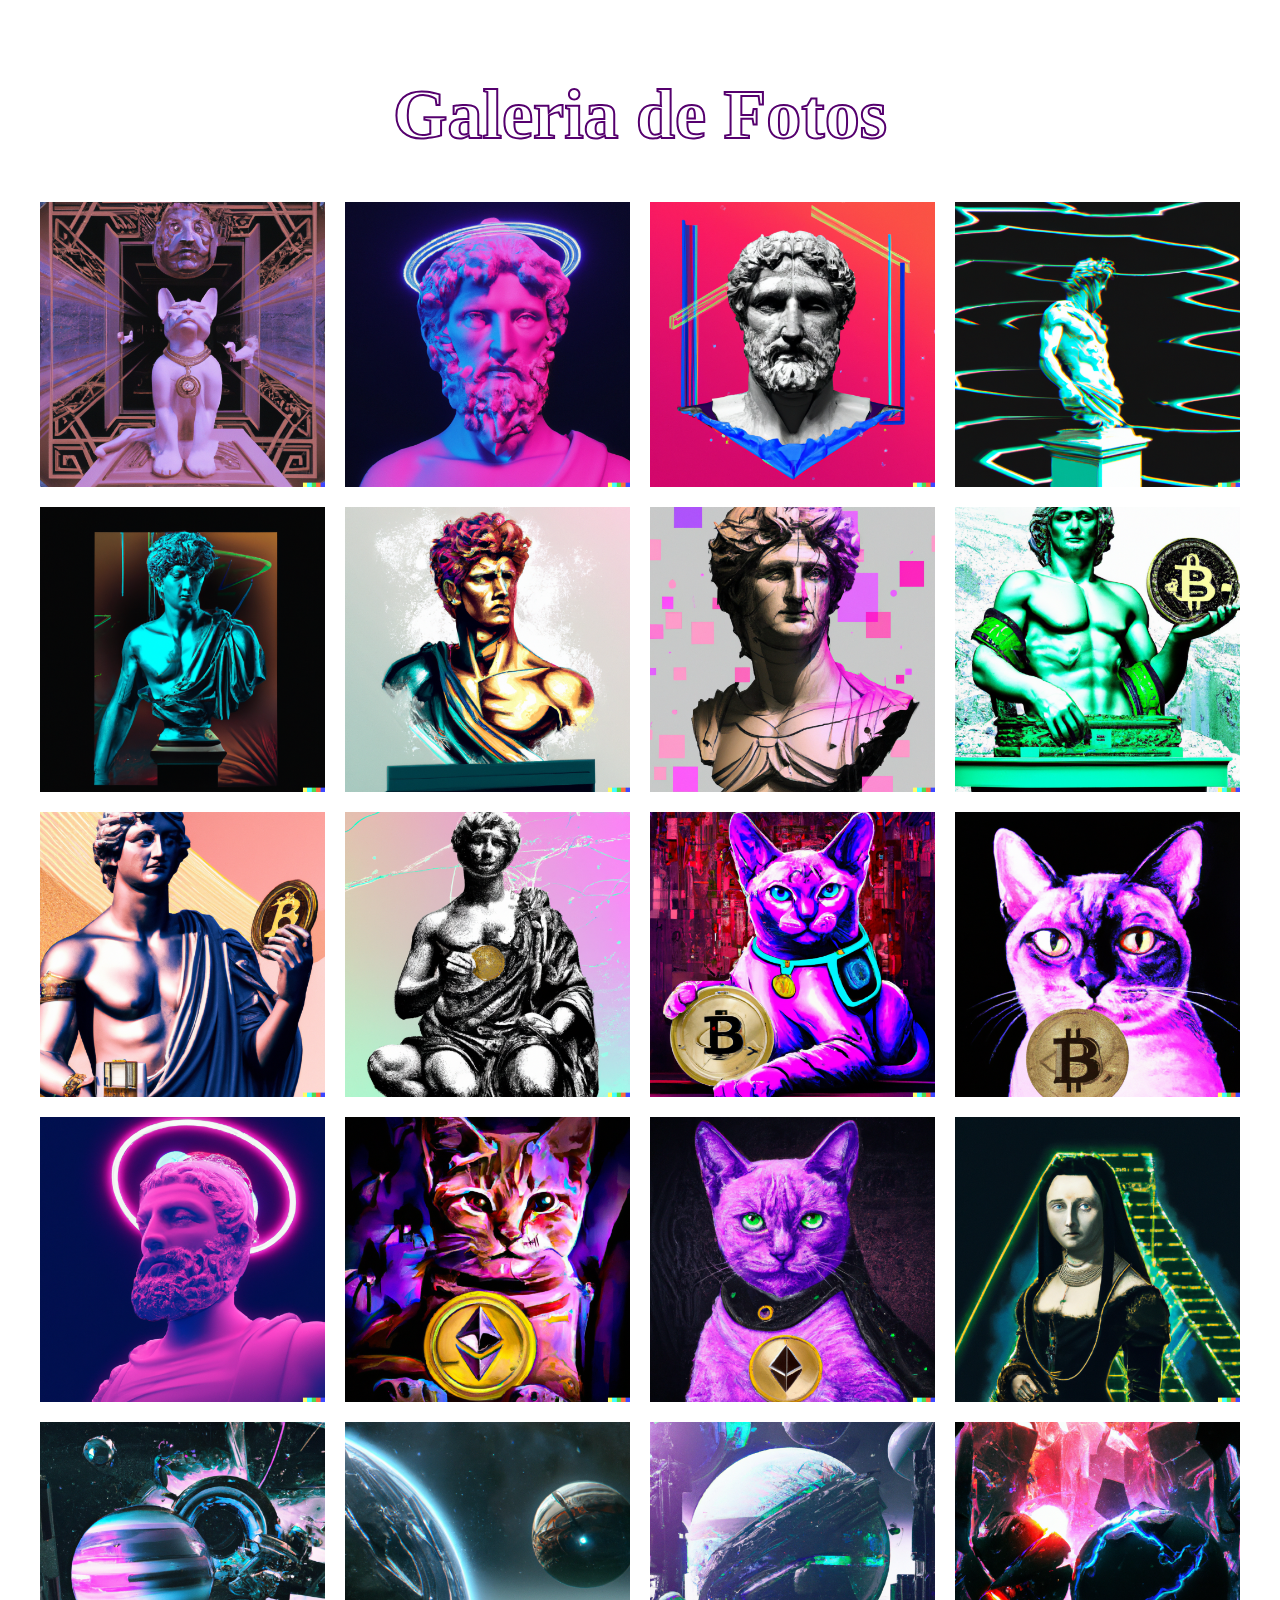
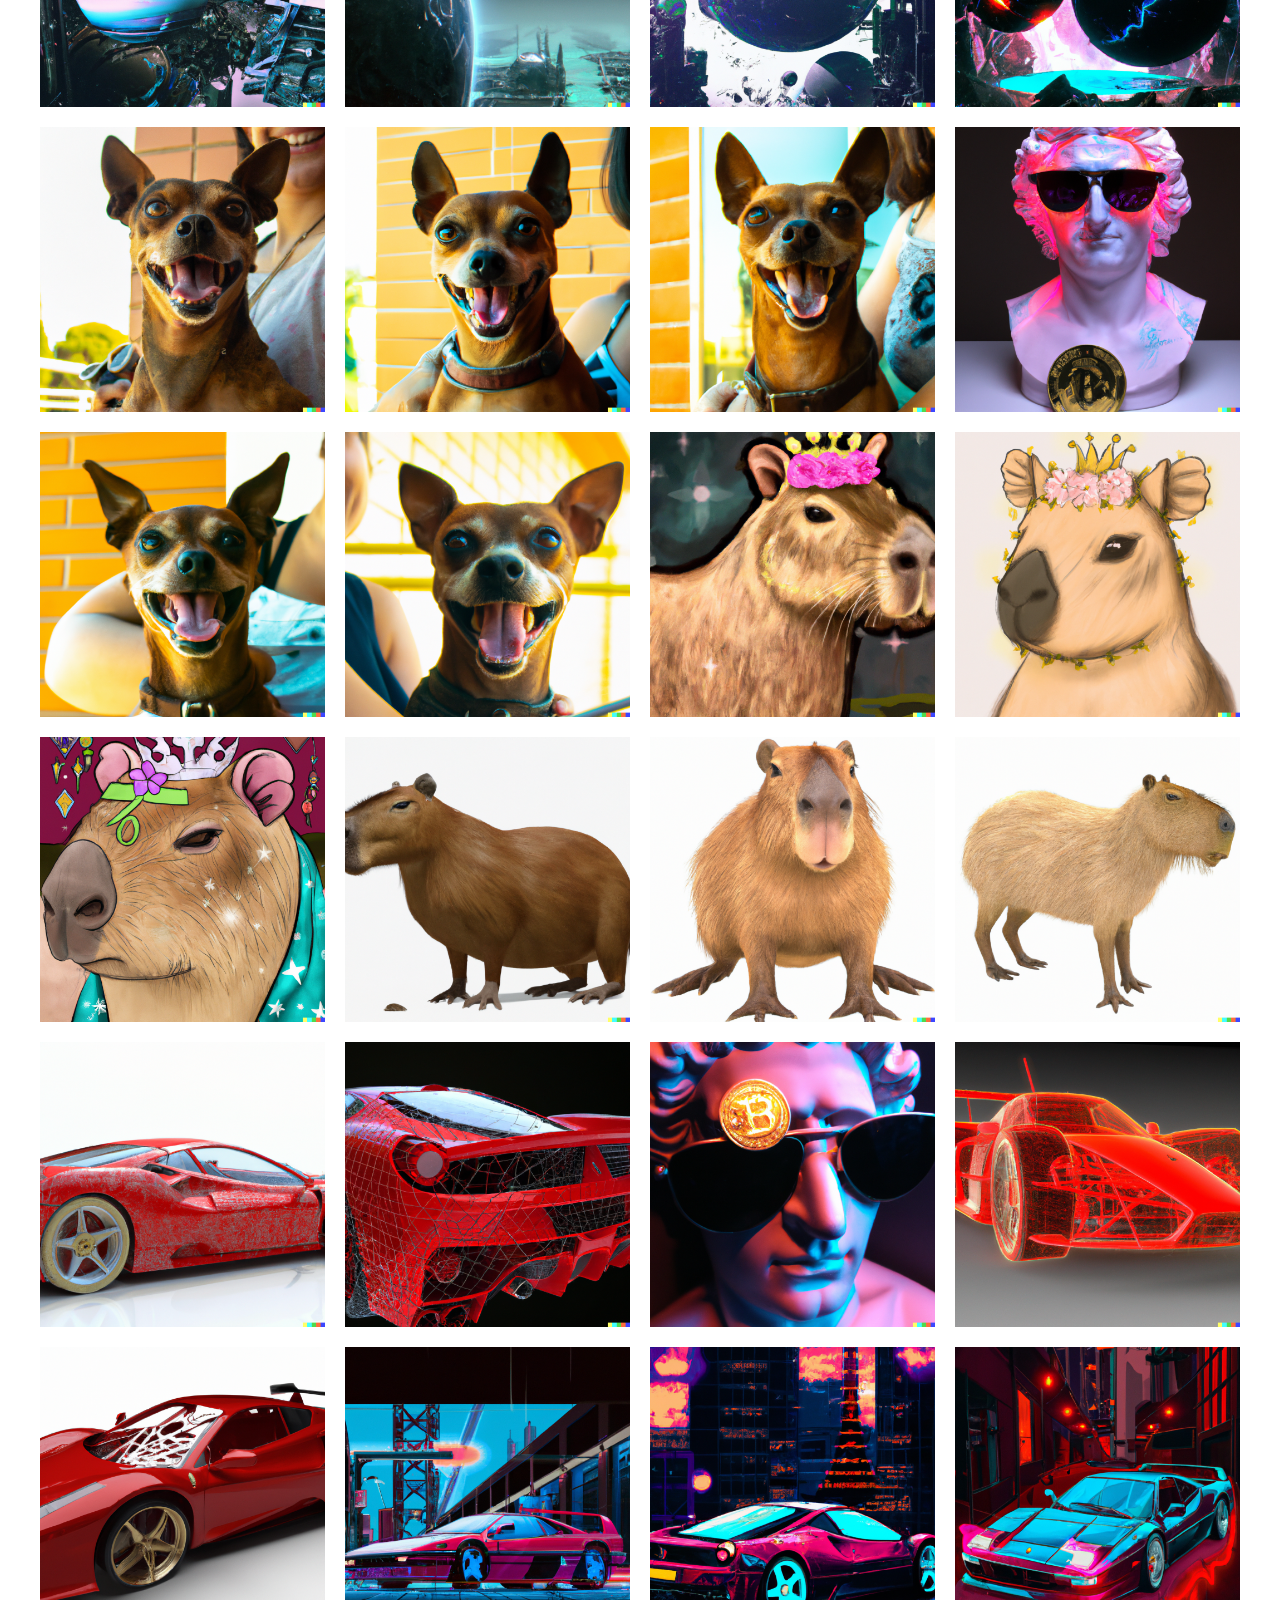
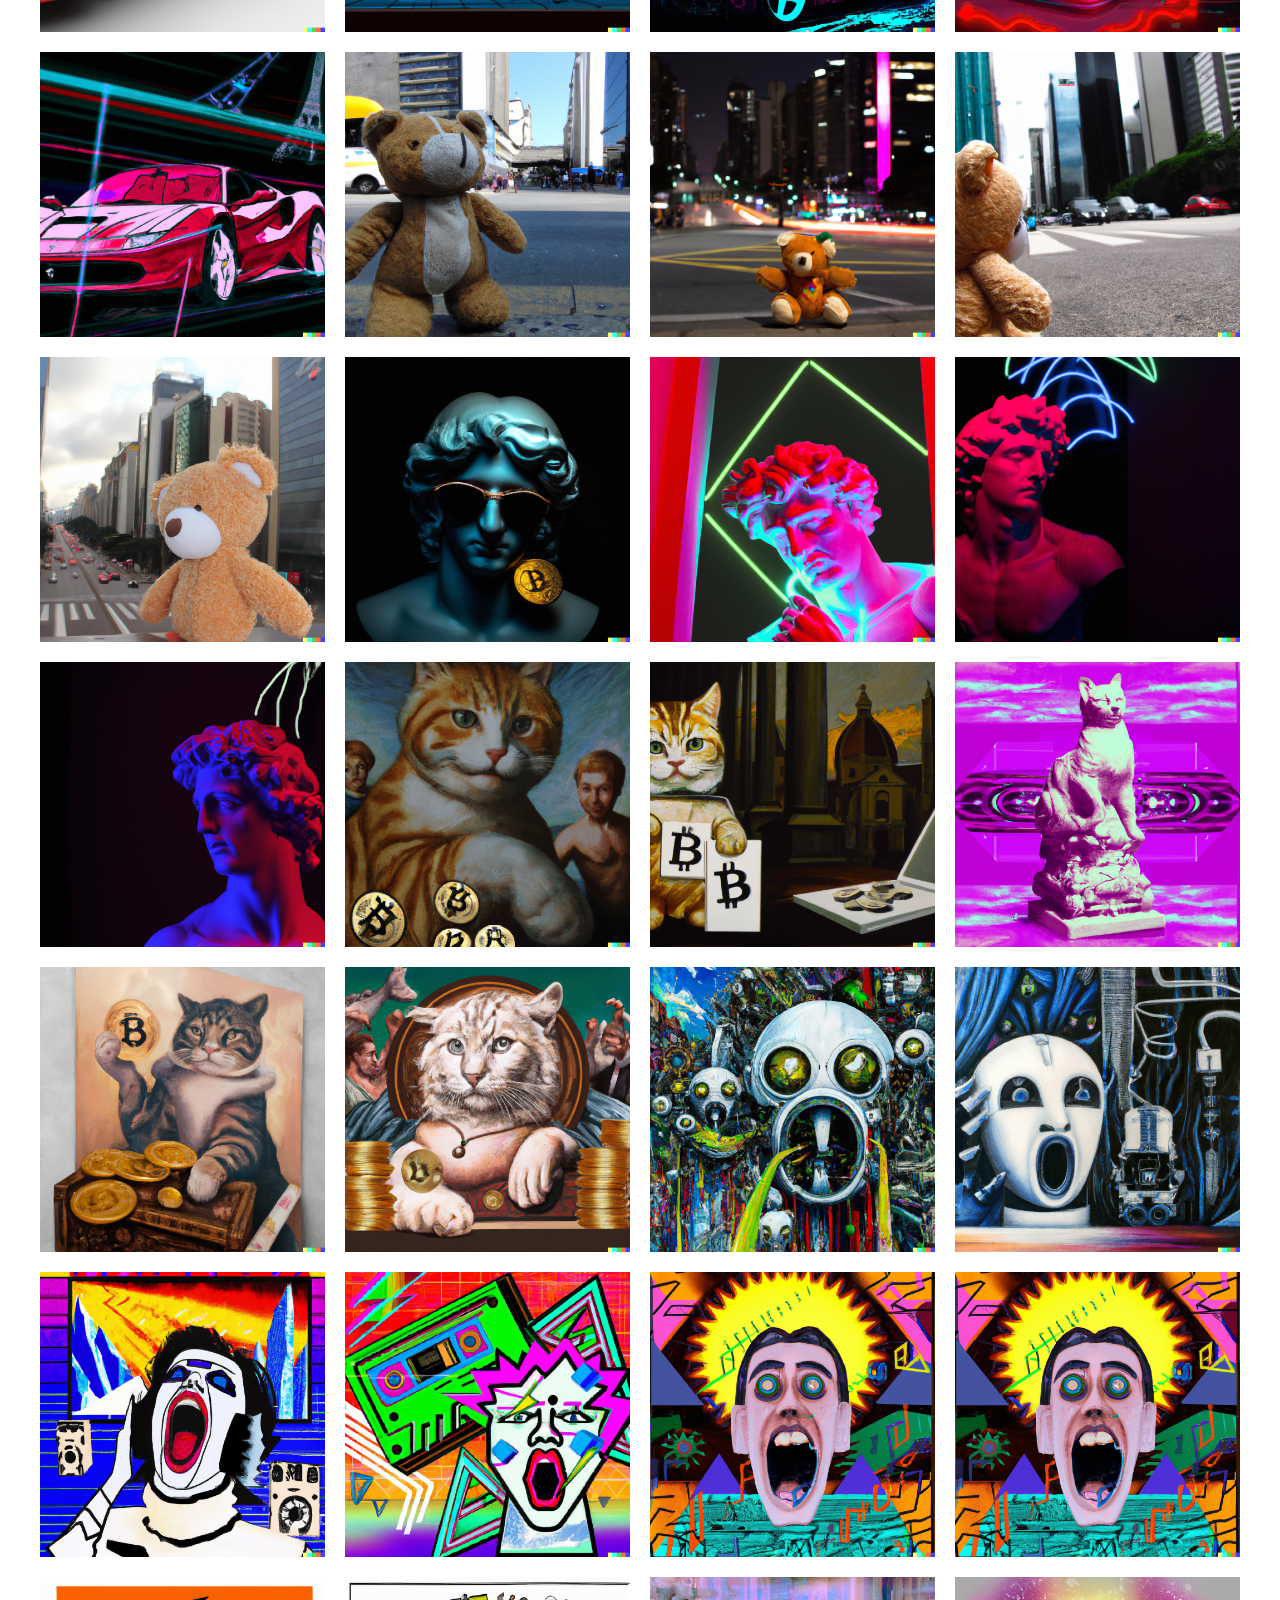
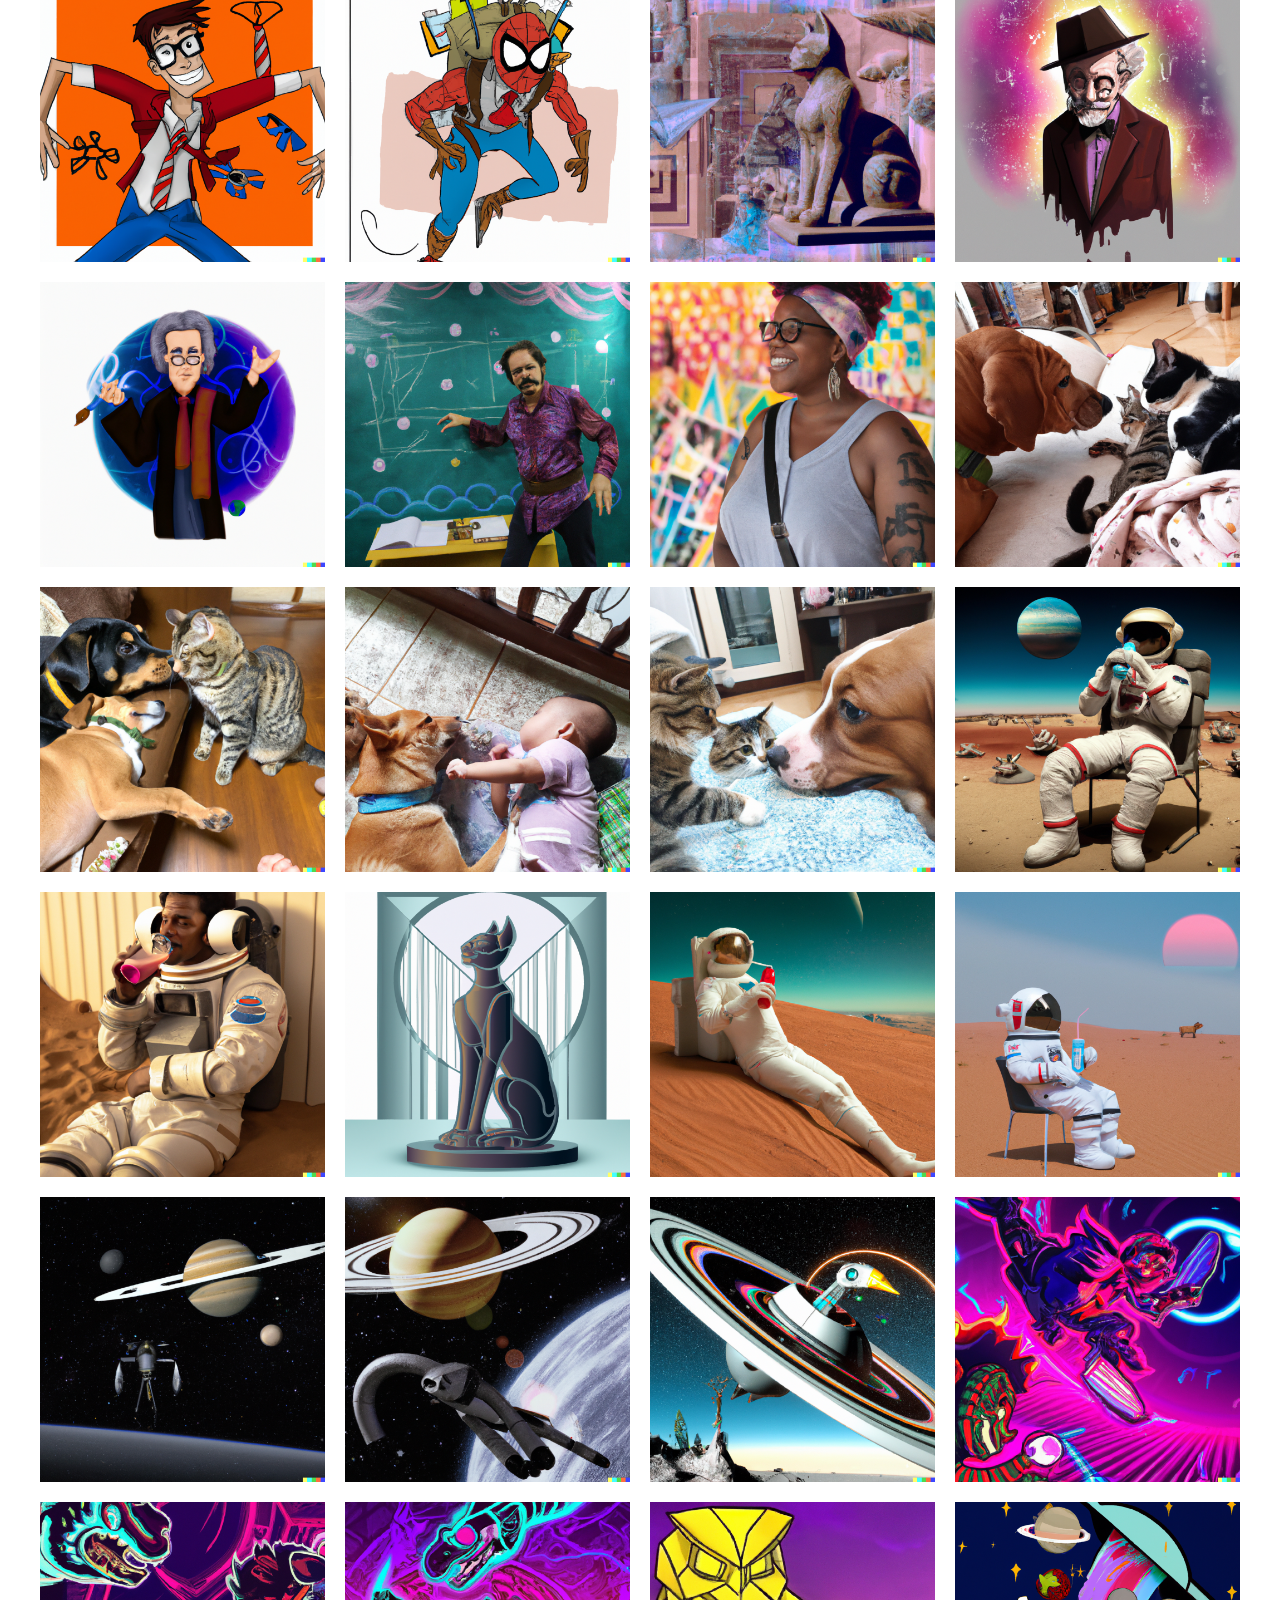
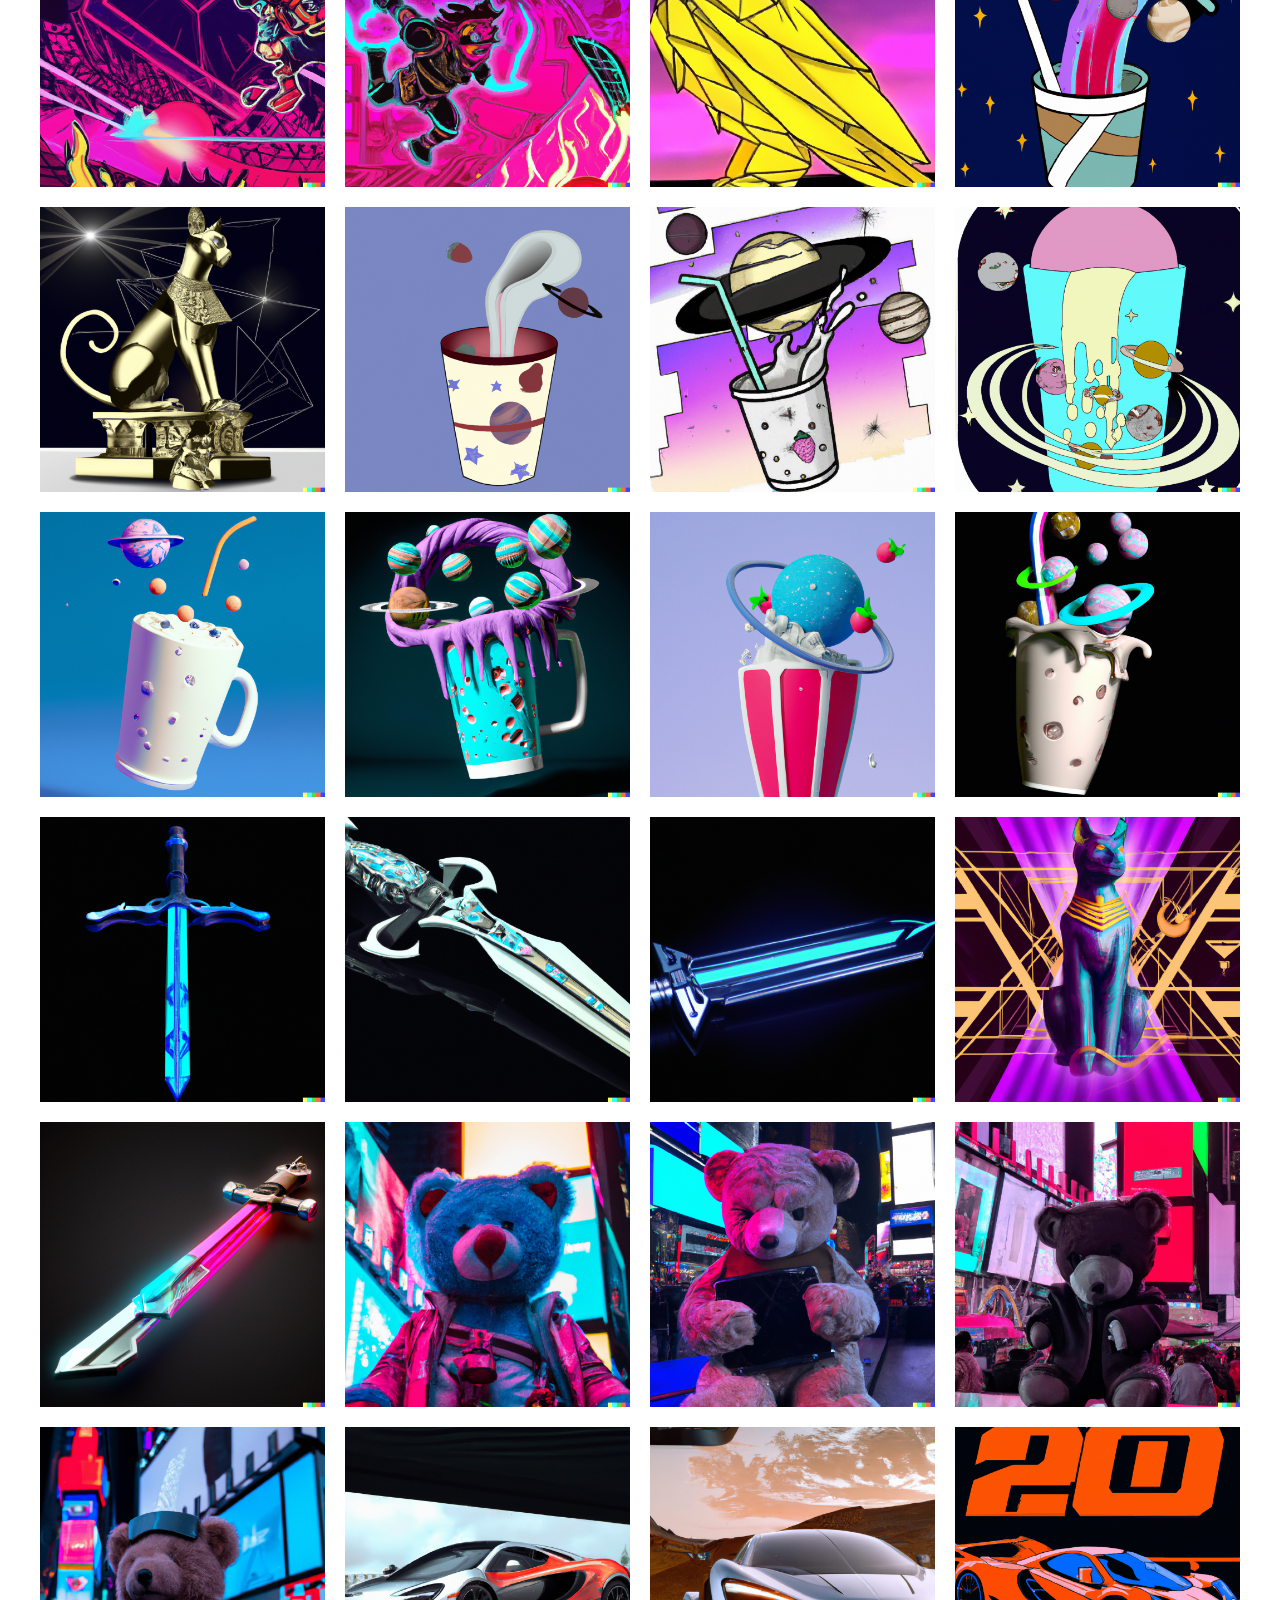
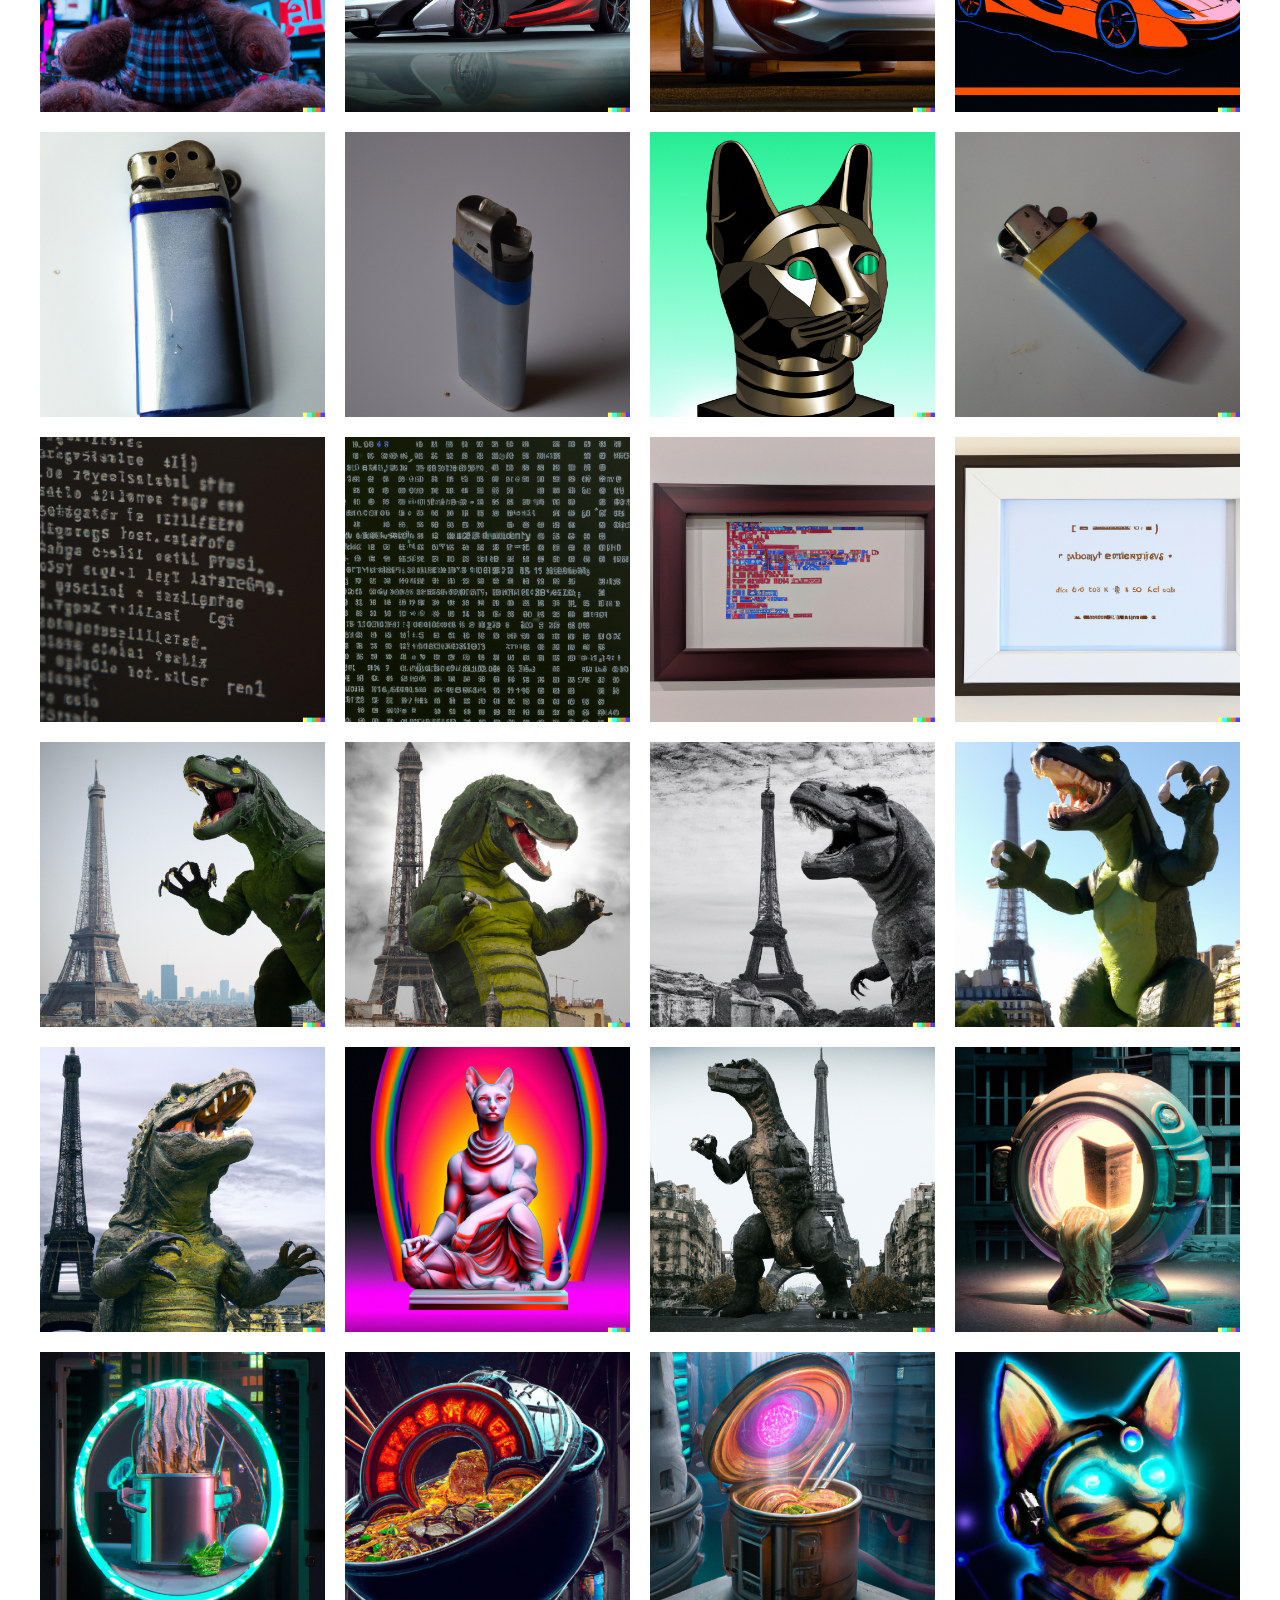
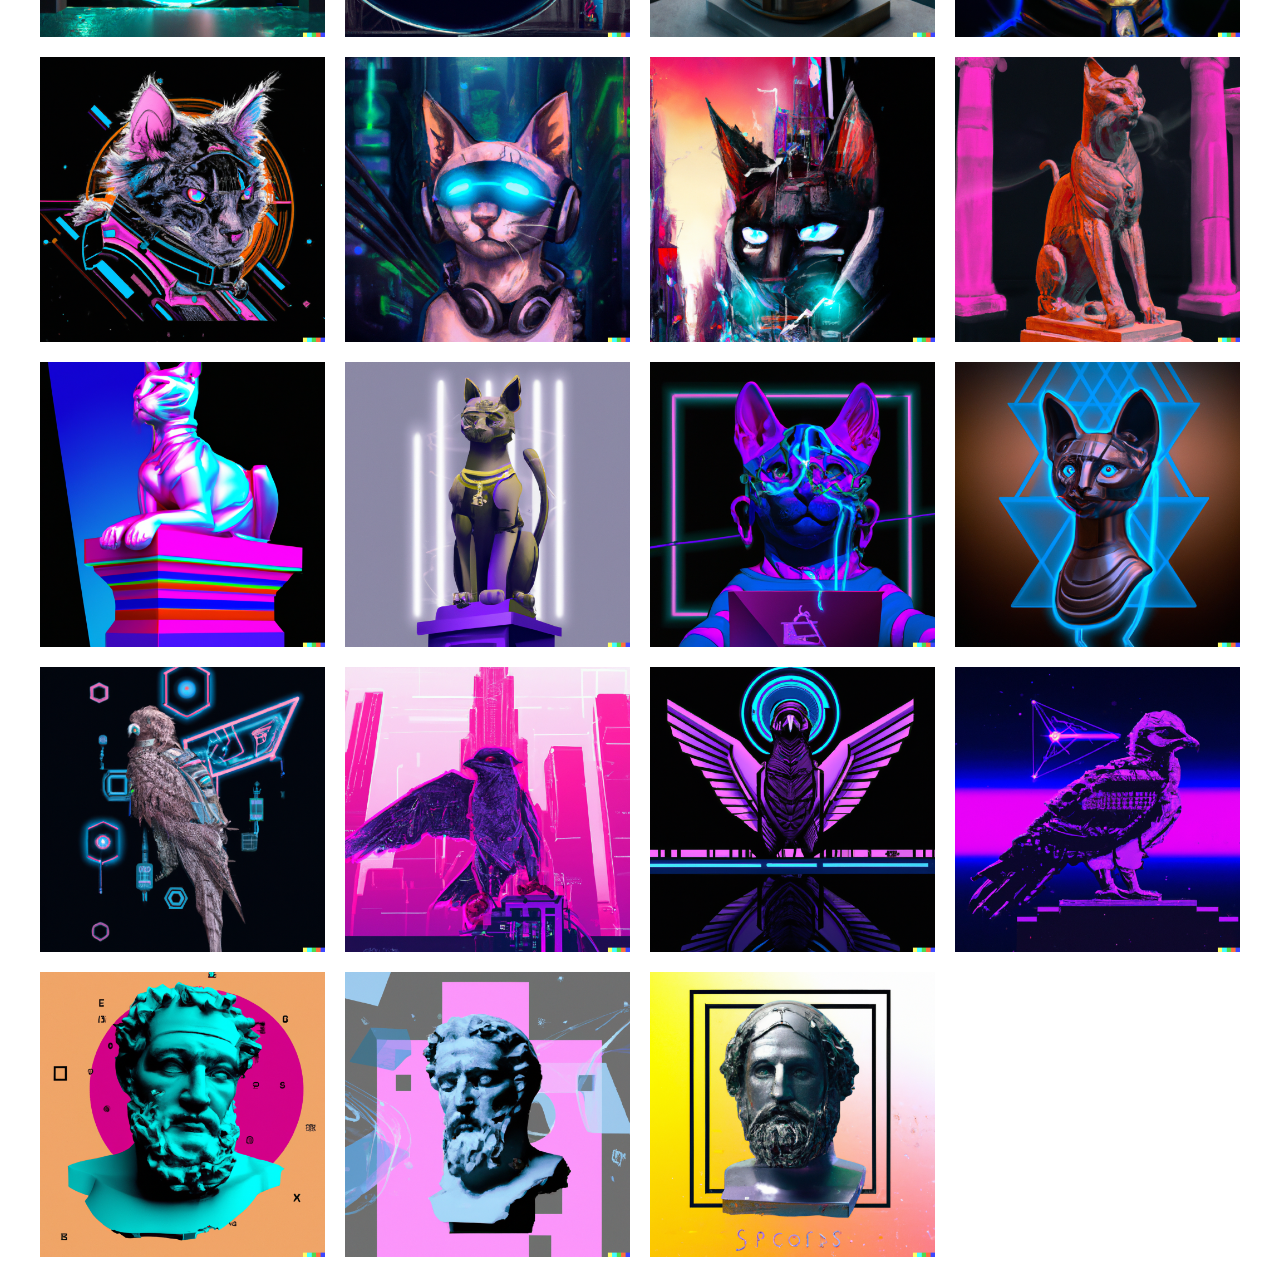
==== index.html @ 5d4f737f "ta indo" ====
<!DOCTYPE html>
<html>
<head>
  <meta charset="UTF-8">
  <title>Galeria de Fotos</title>
  <link rel="stylesheet" href="style.css">
</head>
<body>
  <div class="container">
    <h1>Galeria de Fotos</h1>
    <div class="gallery">
        <div class="gallery"><img src="img/imagem_1.png" alt="imagem_1.png"><img src="img/imagem_10.png" alt="imagem_10.png"><img src="img/imagem_100.png" alt="imagem_100.png"><img src="img/imagem_101.png" alt="imagem_101.png"><img src="img/imagem_102.png" alt="imagem_102.png"><img src="img/imagem_103.png" alt="imagem_103.png"><img src="img/imagem_104.png" alt="imagem_104.png"><img src="img/imagem_105.png" alt="imagem_105.png"><img src="img/imagem_106.png" alt="imagem_106.png"><img src="img/imagem_107.png" alt="imagem_107.png"><img src="img/imagem_108.png" alt="imagem_108.png"><img src="img/imagem_109.png" alt="imagem_109.png"><img src="img/imagem_11.png" alt="imagem_11.png"><img src="img/imagem_110.png" alt="imagem_110.png"><img src="img/imagem_111.png" alt="imagem_111.png"><img src="img/imagem_112.png" alt="imagem_112.png"><img src="img/imagem_113.png" alt="imagem_113.png"><img src="img/imagem_114.png" alt="imagem_114.png"><img src="img/imagem_115.png" alt="imagem_115.png"><img src="img/imagem_116.png" alt="imagem_116.png"><img src="img/imagem_117.png" alt="imagem_117.png"><img src="img/imagem_118.png" alt="imagem_118.png"><img src="img/imagem_119.png" alt="imagem_119.png"><img src="img/imagem_12.png" alt="imagem_12.png"><img src="img/imagem_120.png" alt="imagem_120.png"><img src="img/imagem_121.png" alt="imagem_121.png"><img src="img/imagem_122.png" alt="imagem_122.png"><img src="img/imagem_123.png" alt="imagem_123.png"><img src="img/imagem_124.png" alt="imagem_124.png"><img src="img/imagem_125.png" alt="imagem_125.png"><img src="img/imagem_126.png" alt="imagem_126.png"><img src="img/imagem_127.png" alt="imagem_127.png"><img src="img/imagem_128.png" alt="imagem_128.png"><img src="img/imagem_129.png" alt="imagem_129.png"><img src="img/imagem_13.png" alt="imagem_13.png"><img src="img/imagem_130.png" alt="imagem_130.png"><img src="img/imagem_131.png" alt="imagem_131.png"><img src="img/imagem_132.png" alt="imagem_132.png"><img src="img/imagem_133.png" alt="imagem_133.png"><img src="img/imagem_134.png" alt="imagem_134.png"><img src="img/imagem_135.png" alt="imagem_135.png"><img src="img/imagem_136.png" alt="imagem_136.png"><img src="img/imagem_137.png" alt="imagem_137.png"><img src="img/imagem_138.png" alt="imagem_138.png"><img src="img/imagem_139.png" alt="imagem_139.png"><img src="img/imagem_14.png" alt="imagem_14.png"><img src="img/imagem_15.png" alt="imagem_15.png"><img src="img/imagem_16.png" alt="imagem_16.png"><img src="img/imagem_17.png" alt="imagem_17.png"><img src="img/imagem_18.png" alt="imagem_18.png"><img src="img/imagem_19.png" alt="imagem_19.png"><img src="img/imagem_2.png" alt="imagem_2.png"><img src="img/imagem_20.png" alt="imagem_20.png"><img src="img/imagem_21.png" alt="imagem_21.png"><img src="img/imagem_22.png" alt="imagem_22.png"><img src="img/imagem_23.png" alt="imagem_23.png"><img src="img/imagem_24.png" alt="imagem_24.png"><img src="img/imagem_25.png" alt="imagem_25.png"><img src="img/imagem_26.png" alt="imagem_26.png"><img src="img/imagem_27.png" alt="imagem_27.png"><img src="img/imagem_28.png" alt="imagem_28.png"><img src="img/imagem_29.png" alt="imagem_29.png"><img src="img/imagem_3.png" alt="imagem_3.png"><img src="img/imagem_30.png" alt="imagem_30.png"><img src="img/imagem_31.png" alt="imagem_31.png"><img src="img/imagem_32.png" alt="imagem_32.png"><img src="img/imagem_33.png" alt="imagem_33.png"><img src="img/imagem_34.png" alt="imagem_34.png"><img src="img/imagem_35.png" alt="imagem_35.png"><img src="img/imagem_36.png" alt="imagem_36.png"><img src="img/imagem_37.png" alt="imagem_37.png"><img src="img/imagem_38.png" alt="imagem_38.png"><img src="img/imagem_39.png" alt="imagem_39.png"><img src="img/imagem_4.png" alt="imagem_4.png"><img src="img/imagem_40.png" alt="imagem_40.png"><img src="img/imagem_41.png" alt="imagem_41.png"><img src="img/imagem_42.png" alt="imagem_42.png"><img src="img/imagem_43.png" alt="imagem_43.png"><img src="img/imagem_44.png" alt="imagem_44.png"><img src="img/imagem_45.png" alt="imagem_45.png"><img src="img/imagem_46.png" alt="imagem_46.png"><img src="img/imagem_47.png" alt="imagem_47.png"><img src="img/imagem_48.png" alt="imagem_48.png"><img src="img/imagem_49.png" alt="imagem_49.png"><img src="img/imagem_5.png" alt="imagem_5.png"><img src="img/imagem_50.png" alt="imagem_50.png"><img src="img/imagem_51.png" alt="imagem_51.png"><img src="img/imagem_52.png" alt="imagem_52.png"><img src="img/imagem_53.png" alt="imagem_53.png"><img src="img/imagem_54.png" alt="imagem_54.png"><img src="img/imagem_55.png" alt="imagem_55.png"><img src="img/imagem_56.png" alt="imagem_56.png"><img src="img/imagem_57.png" alt="imagem_57.png"><img src="img/imagem_58.png" alt="imagem_58.png"><img src="img/imagem_59.png" alt="imagem_59.png"><img src="img/imagem_6.png" alt="imagem_6.png"><img src="img/imagem_60.png" alt="imagem_60.png"><img src="img/imagem_61.png" alt="imagem_61.png"><img src="img/imagem_62.png" alt="imagem_62.png"><img src="img/imagem_63.png" alt="imagem_63.png"><img src="img/imagem_64.png" alt="imagem_64.png"><img src="img/imagem_65.png" alt="imagem_65.png"><img src="img/imagem_66.png" alt="imagem_66.png"><img src="img/imagem_67.png" alt="imagem_67.png"><img src="img/imagem_68.png" alt="imagem_68.png"><img src="img/imagem_69.png" alt="imagem_69.png"><img src="img/imagem_7.png" alt="imagem_7.png"><img src="img/imagem_70.png" alt="imagem_70.png"><img src="img/imagem_71.png" alt="imagem_71.png"><img src="img/imagem_72.png" alt="imagem_72.png"><img src="img/imagem_73.png" alt="imagem_73.png"><img src="img/imagem_74.png" alt="imagem_74.png"><img src="img/imagem_75.png" alt="imagem_75.png"><img src="img/imagem_76.png" alt="imagem_76.png"><img src="img/imagem_77.png" alt="imagem_77.png"><img src="img/imagem_78.png" alt="imagem_78.png"><img src="img/imagem_79.png" alt="imagem_79.png"><img src="img/imagem_8.png" alt="imagem_8.png"><img src="img/imagem_80.png" alt="imagem_80.png"><img src="img/imagem_81.png" alt="imagem_81.png"><img src="img/imagem_82.png" alt="imagem_82.png"><img src="img/imagem_83.png" alt="imagem_83.png"><img src="img/imagem_84.png" alt="imagem_84.png"><img src="img/imagem_85.png" alt="imagem_85.png"><img src="img/imagem_86.png" alt="imagem_86.png"><img src="img/imagem_87.png" alt="imagem_87.png"><img src="img/imagem_88.png" alt="imagem_88.png"><img src="img/imagem_89.png" alt="imagem_89.png"><img src="img/imagem_9.png" alt="imagem_9.png"><img src="img/imagem_90.png" alt="imagem_90.png"><img src="img/imagem_91.png" alt="imagem_91.png"><img src="img/imagem_92.png" alt="imagem_92.png"><img src="img/imagem_93.png" alt="imagem_93.png"><img src="img/imagem_94.png" alt="imagem_94.png"><img src="img/imagem_95.png" alt="imagem_95.png"><img src="img/imagem_96.png" alt="imagem_96.png"><img src="img/imagem_97.png" alt="imagem_97.png"><img src="img/imagem_98.png" alt="imagem_98.png"><img src="img/imagem_99.png" alt="imagem_99.png"></div>
    </div>
  </div>

  <script src="script.js"></script>
</body>
</html>
---- style.css ----
.container {
    max-width: 1200px;
    margin: 0 auto;
    padding: 20px;
  }
  
  .gallery {
    display: grid;
    grid-template-columns: repeat(auto-fit, minmax(250px, 1fr));
    grid-gap: 20px;
  }
  
  .gallery img {
    max-width: 100%;
    height: auto;
    object-fit: cover;
    transition: all 0.3s ease-in-out;
  }
  
  .gallery img:hover {
    transform: scale(1.1);
    box-shadow: 0 0 10px rgba(0, 0, 0, 0.3);
  }

  body {
    background-image: url('bg.png');
    background-size: 100% auto;
    background-attachment: fixed;
  }

  h1 {
    text-align: center;
    font-size: 70px;
    -webkit-text-stroke: 2px rgb(85, 0, 110);
    color: white;
  }
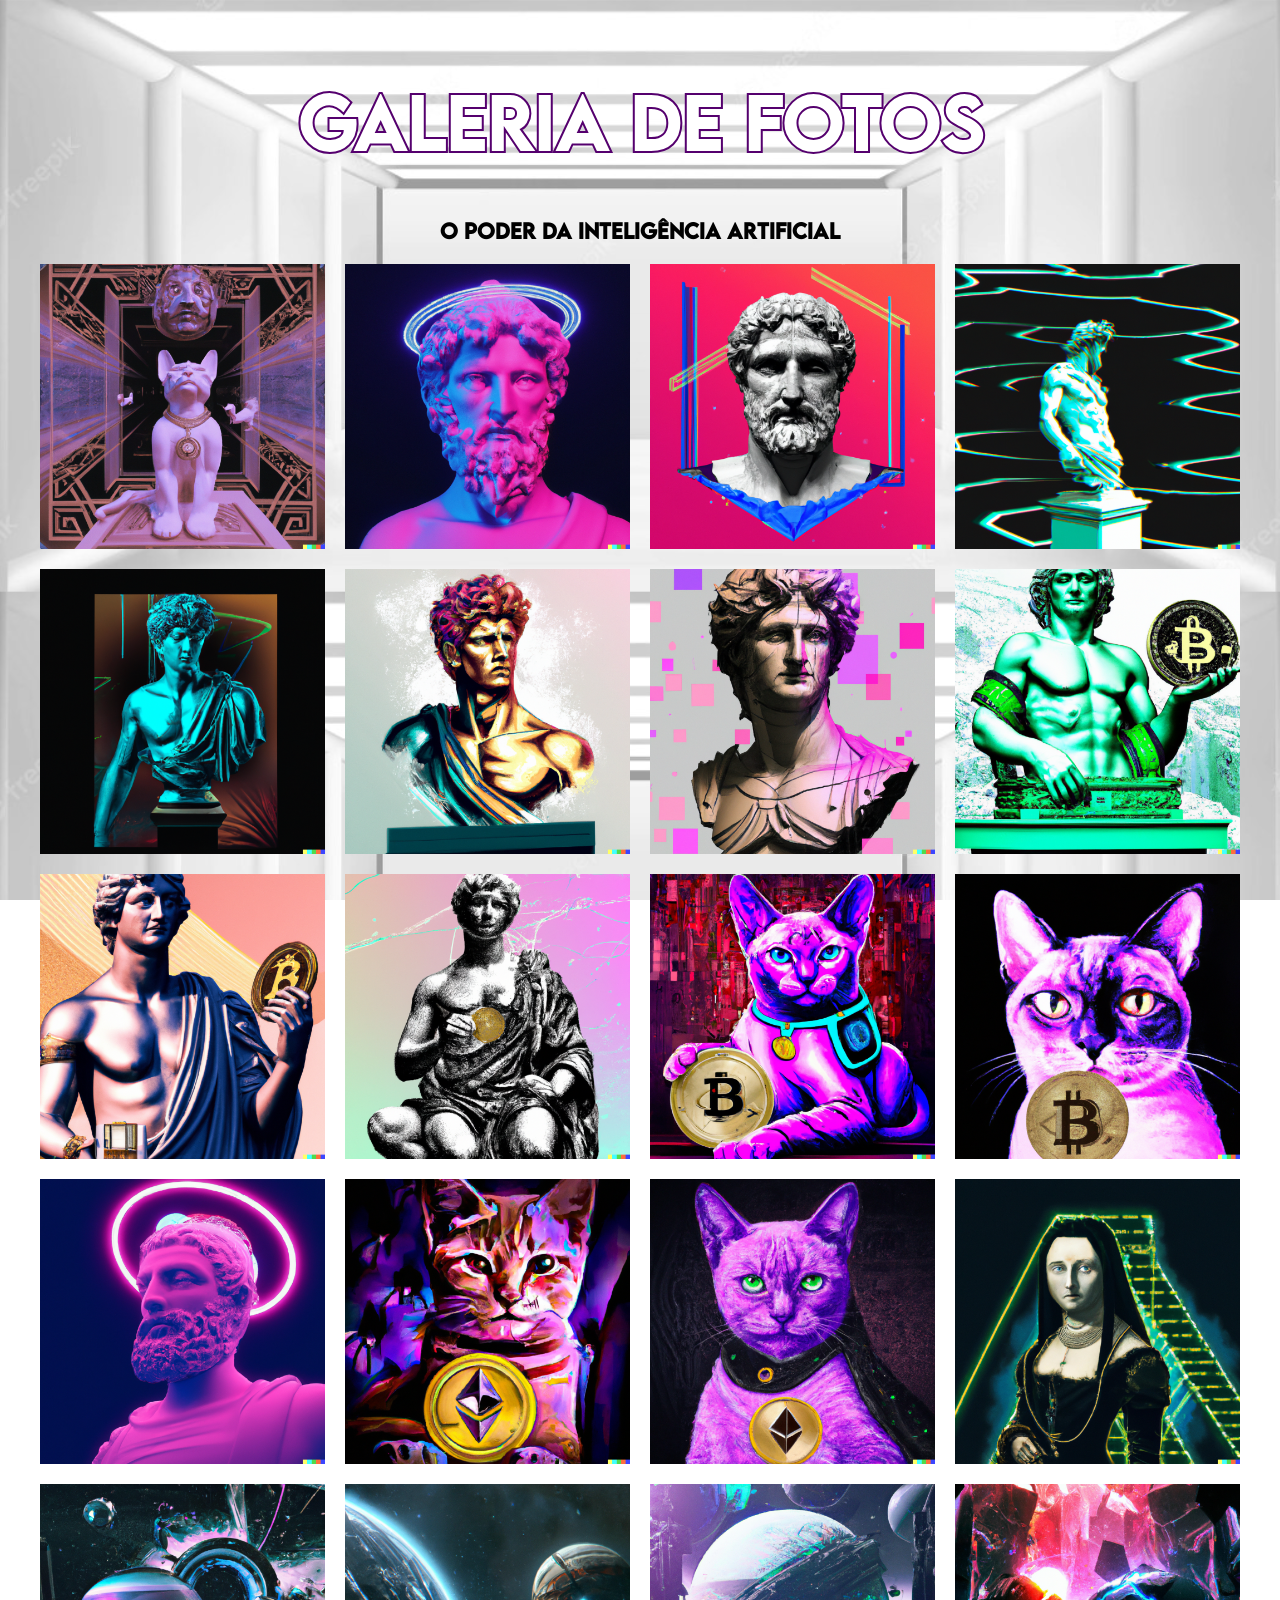
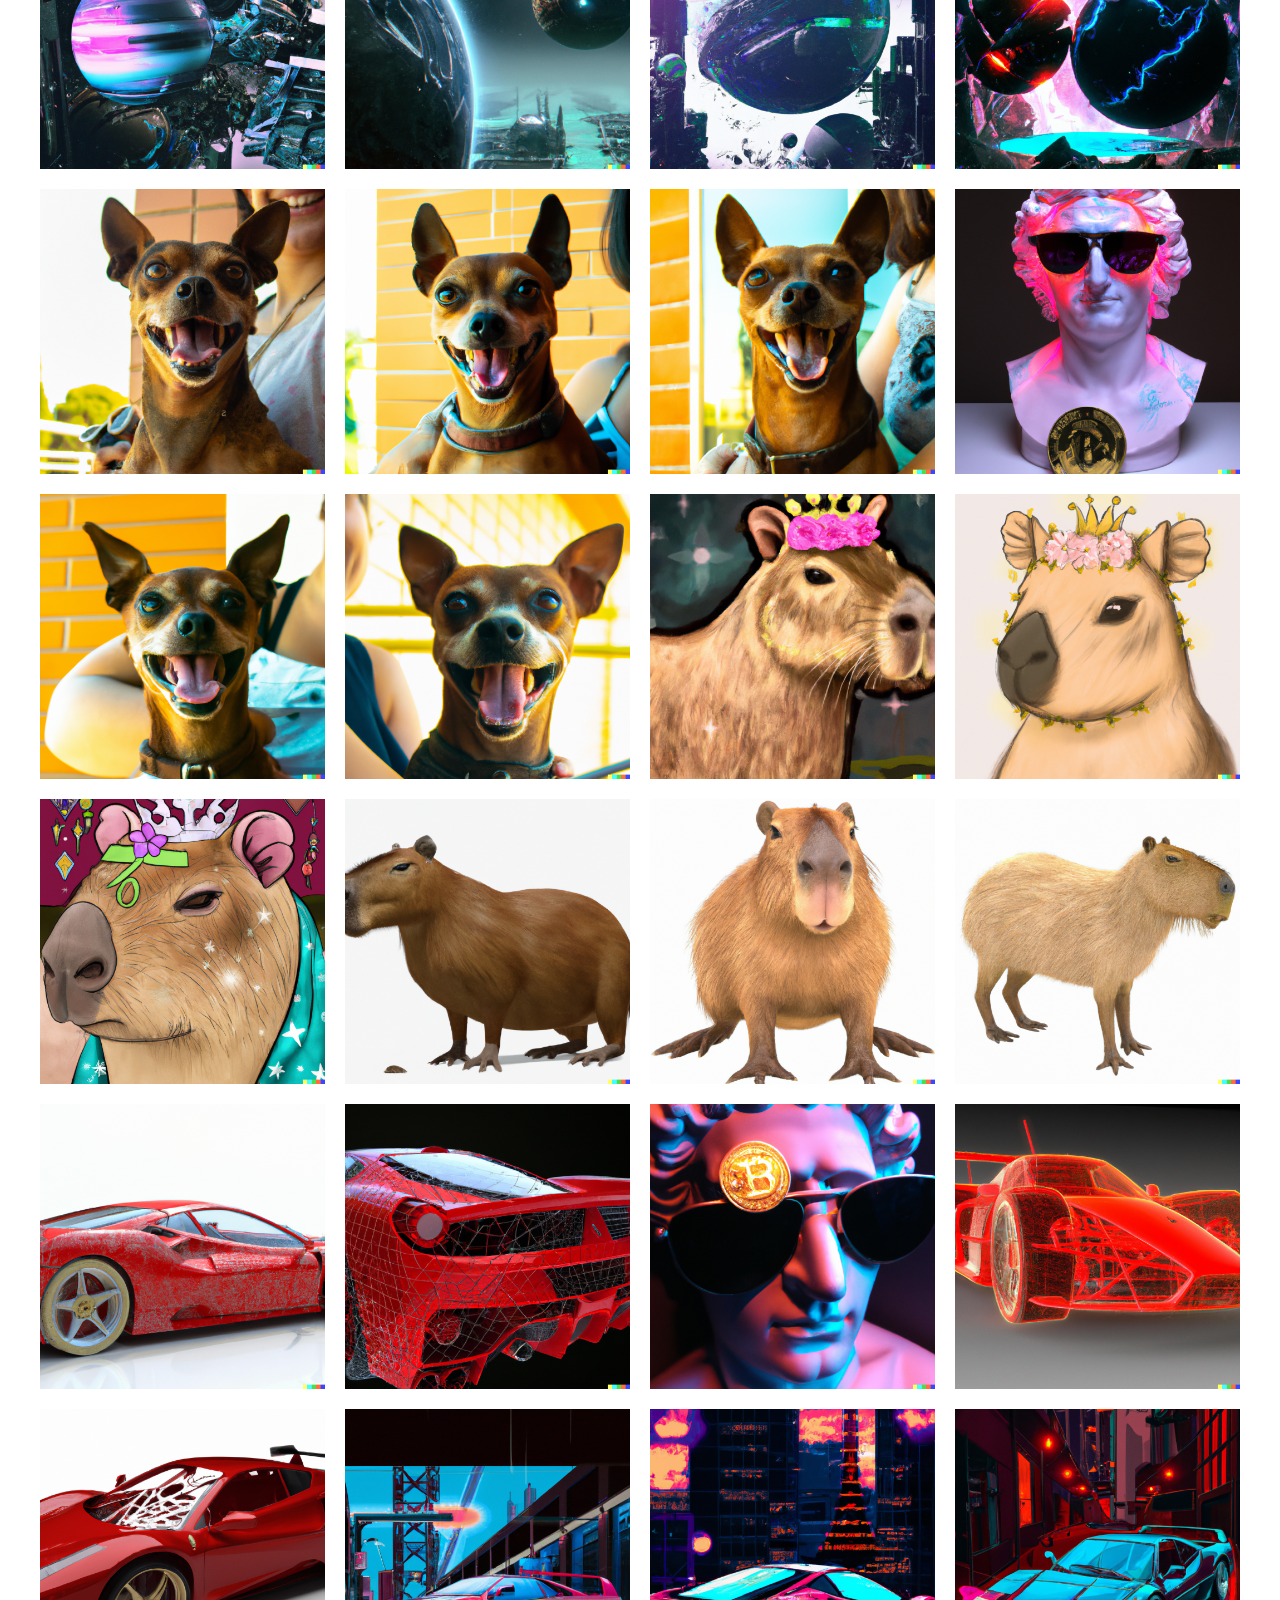
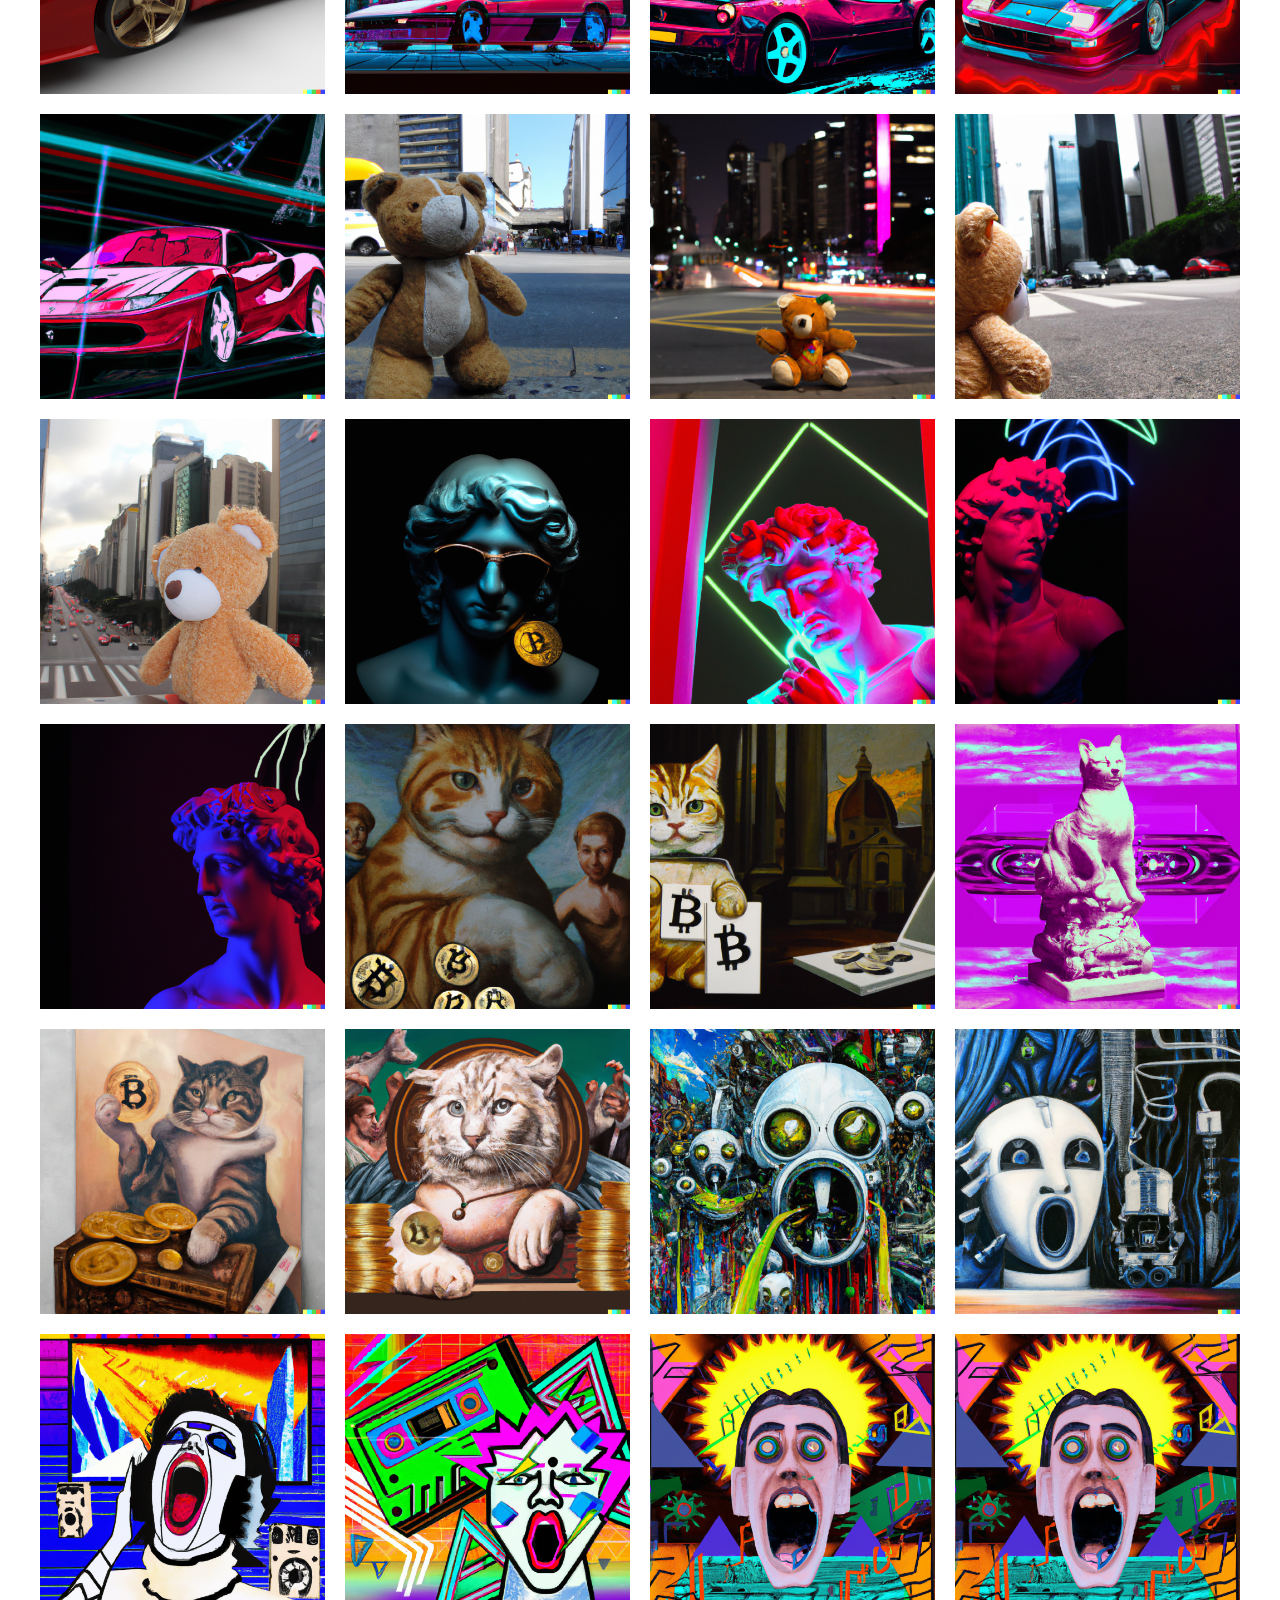
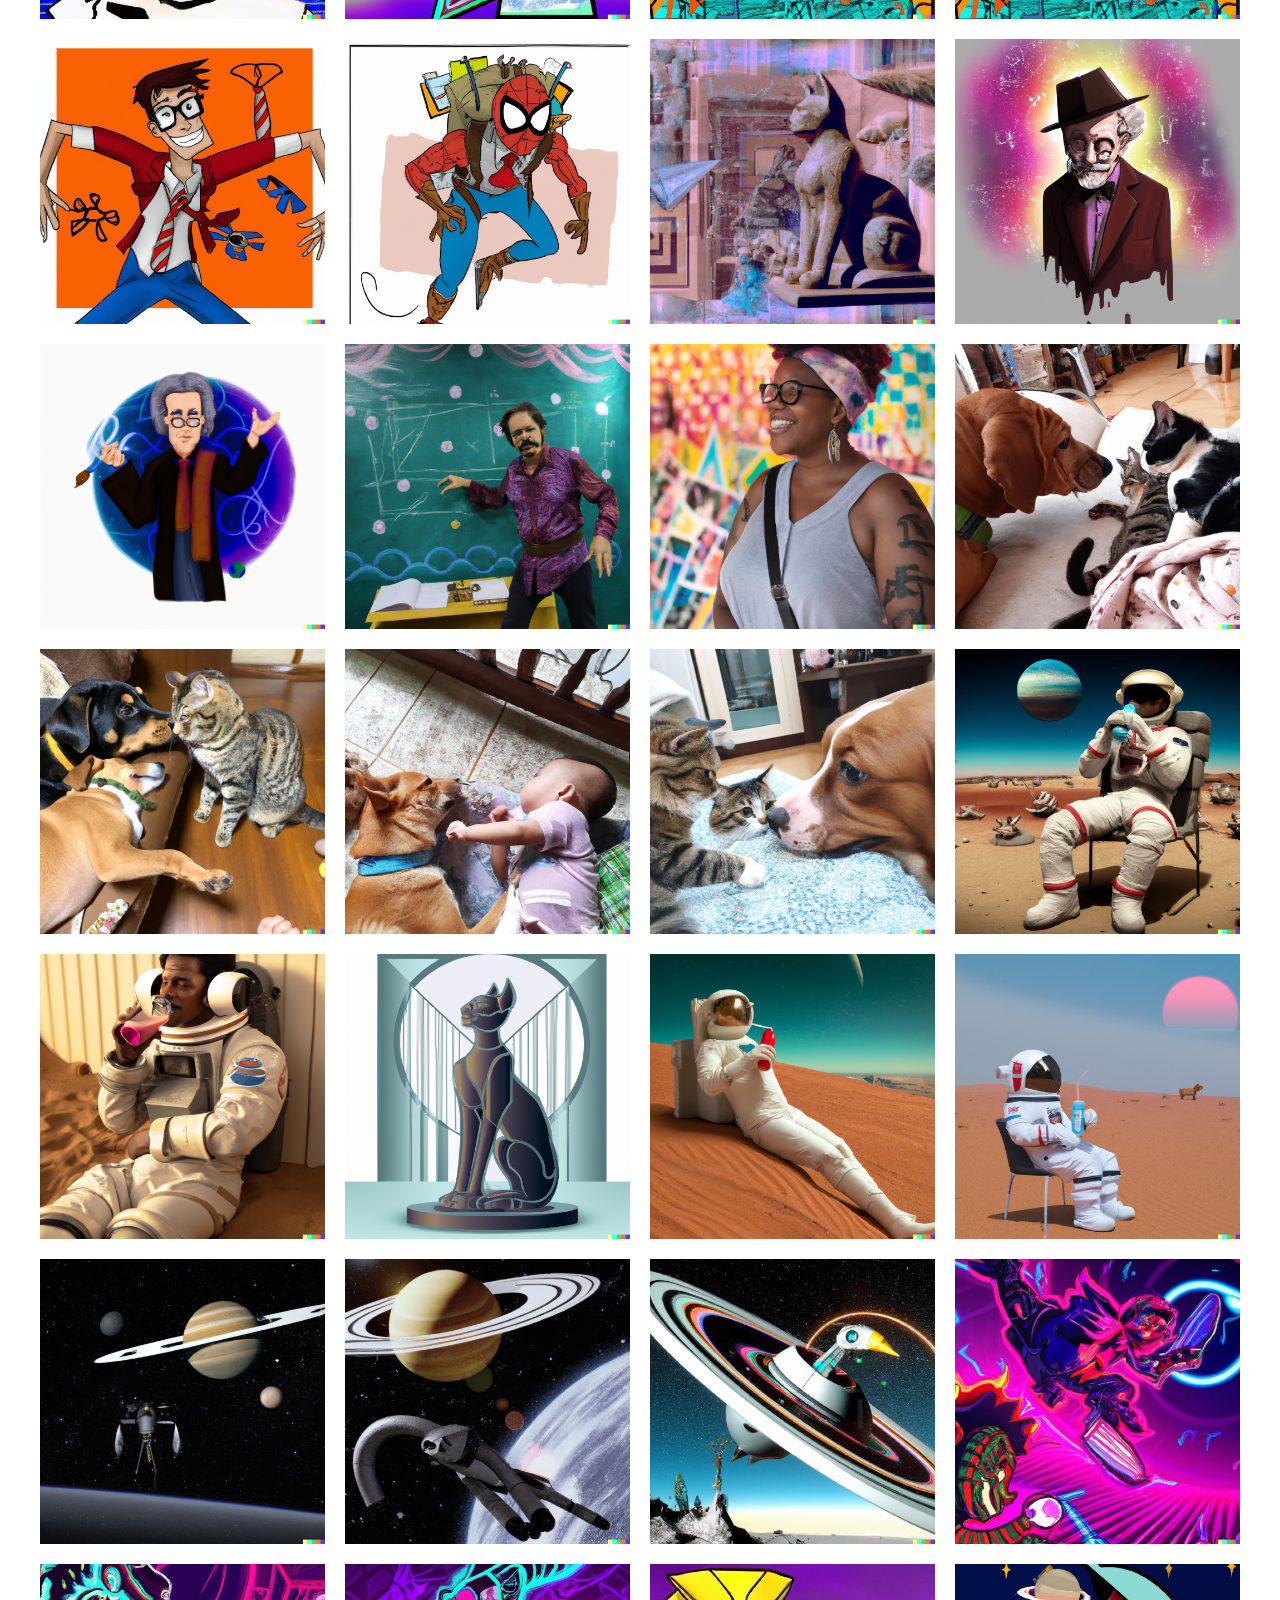
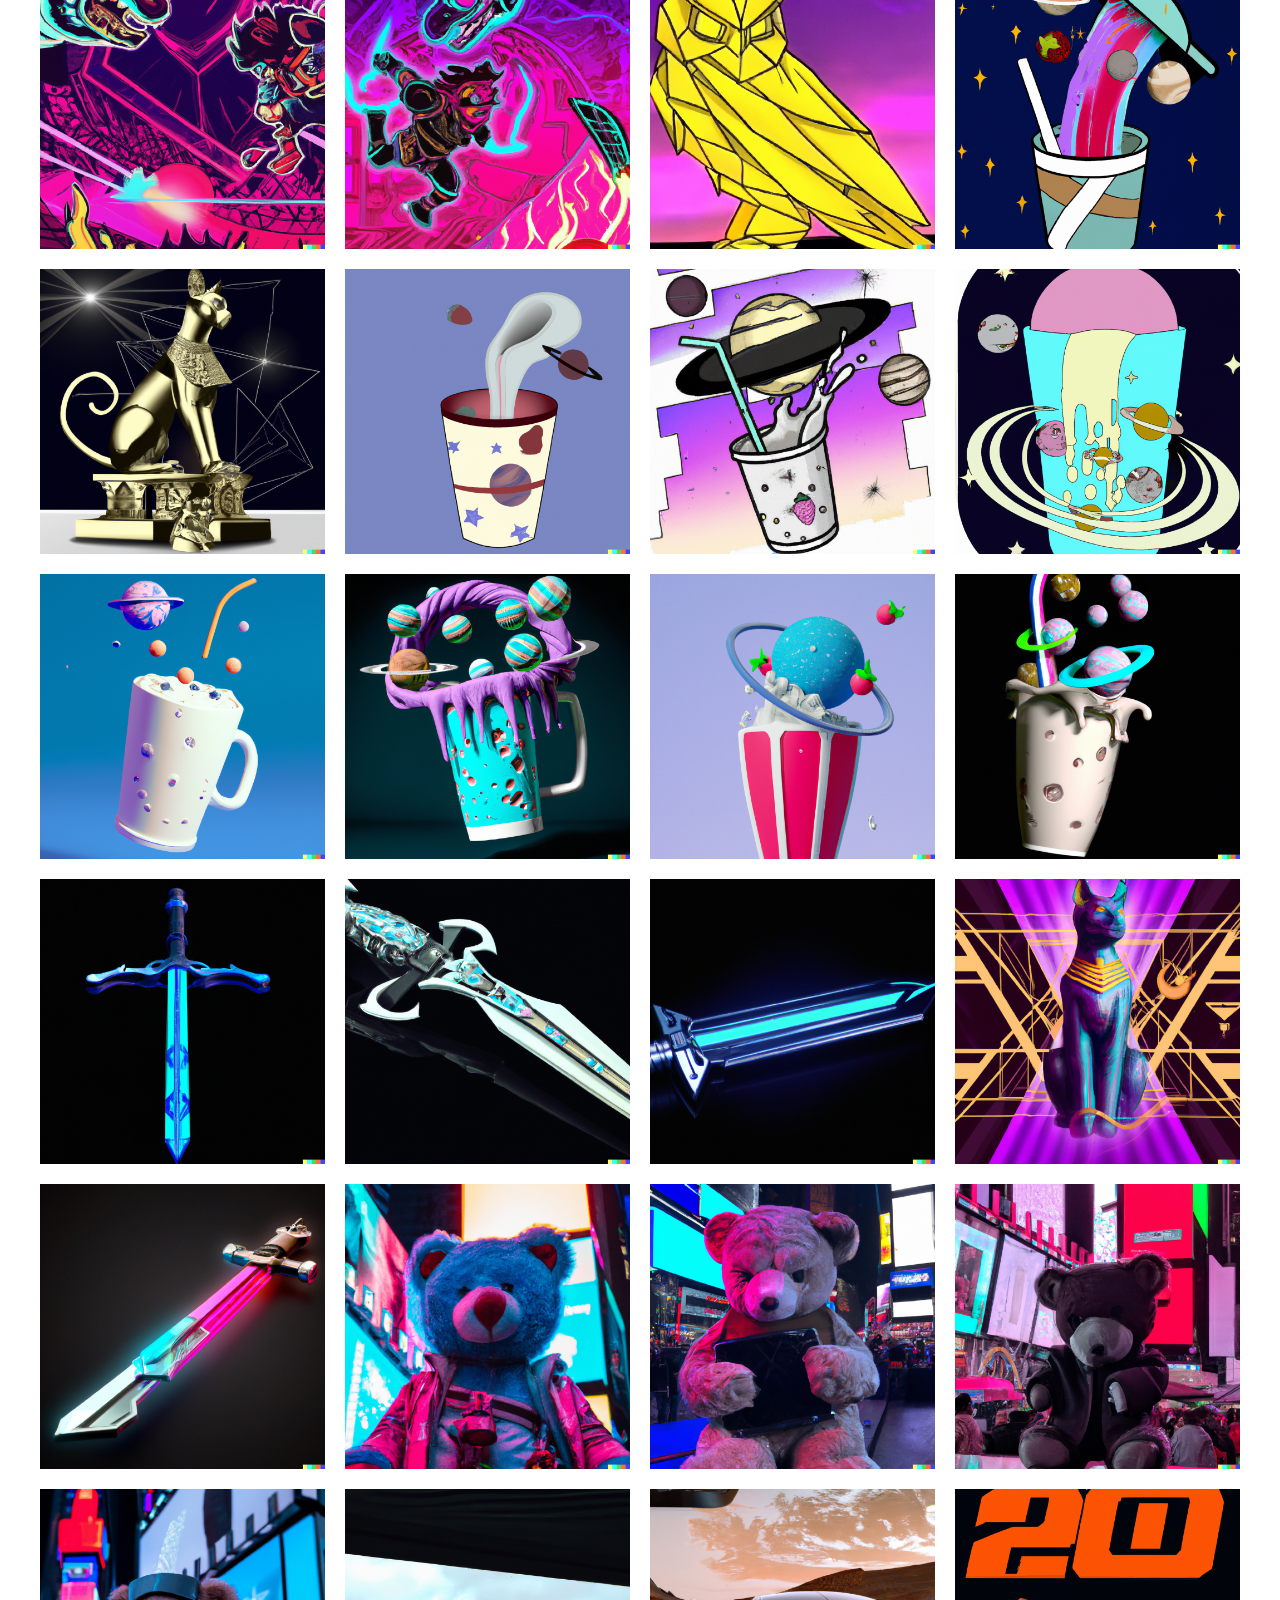
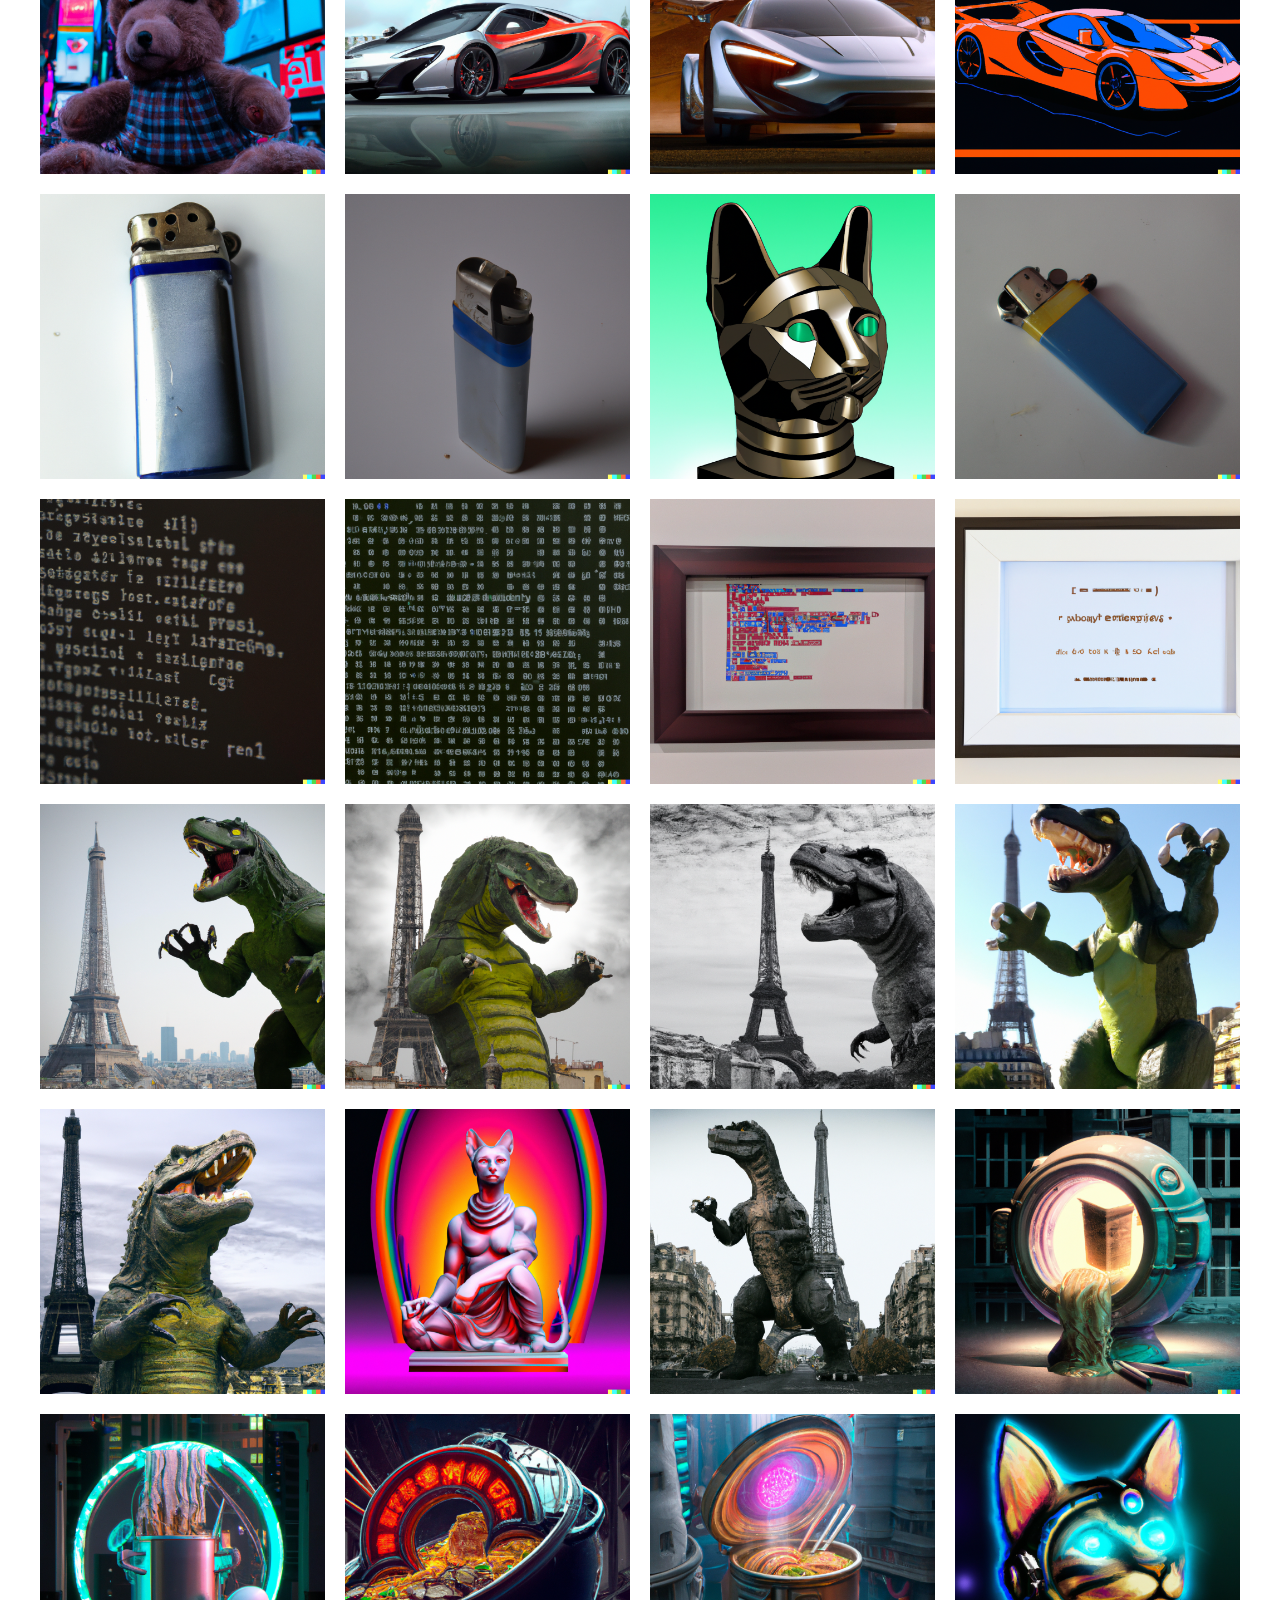
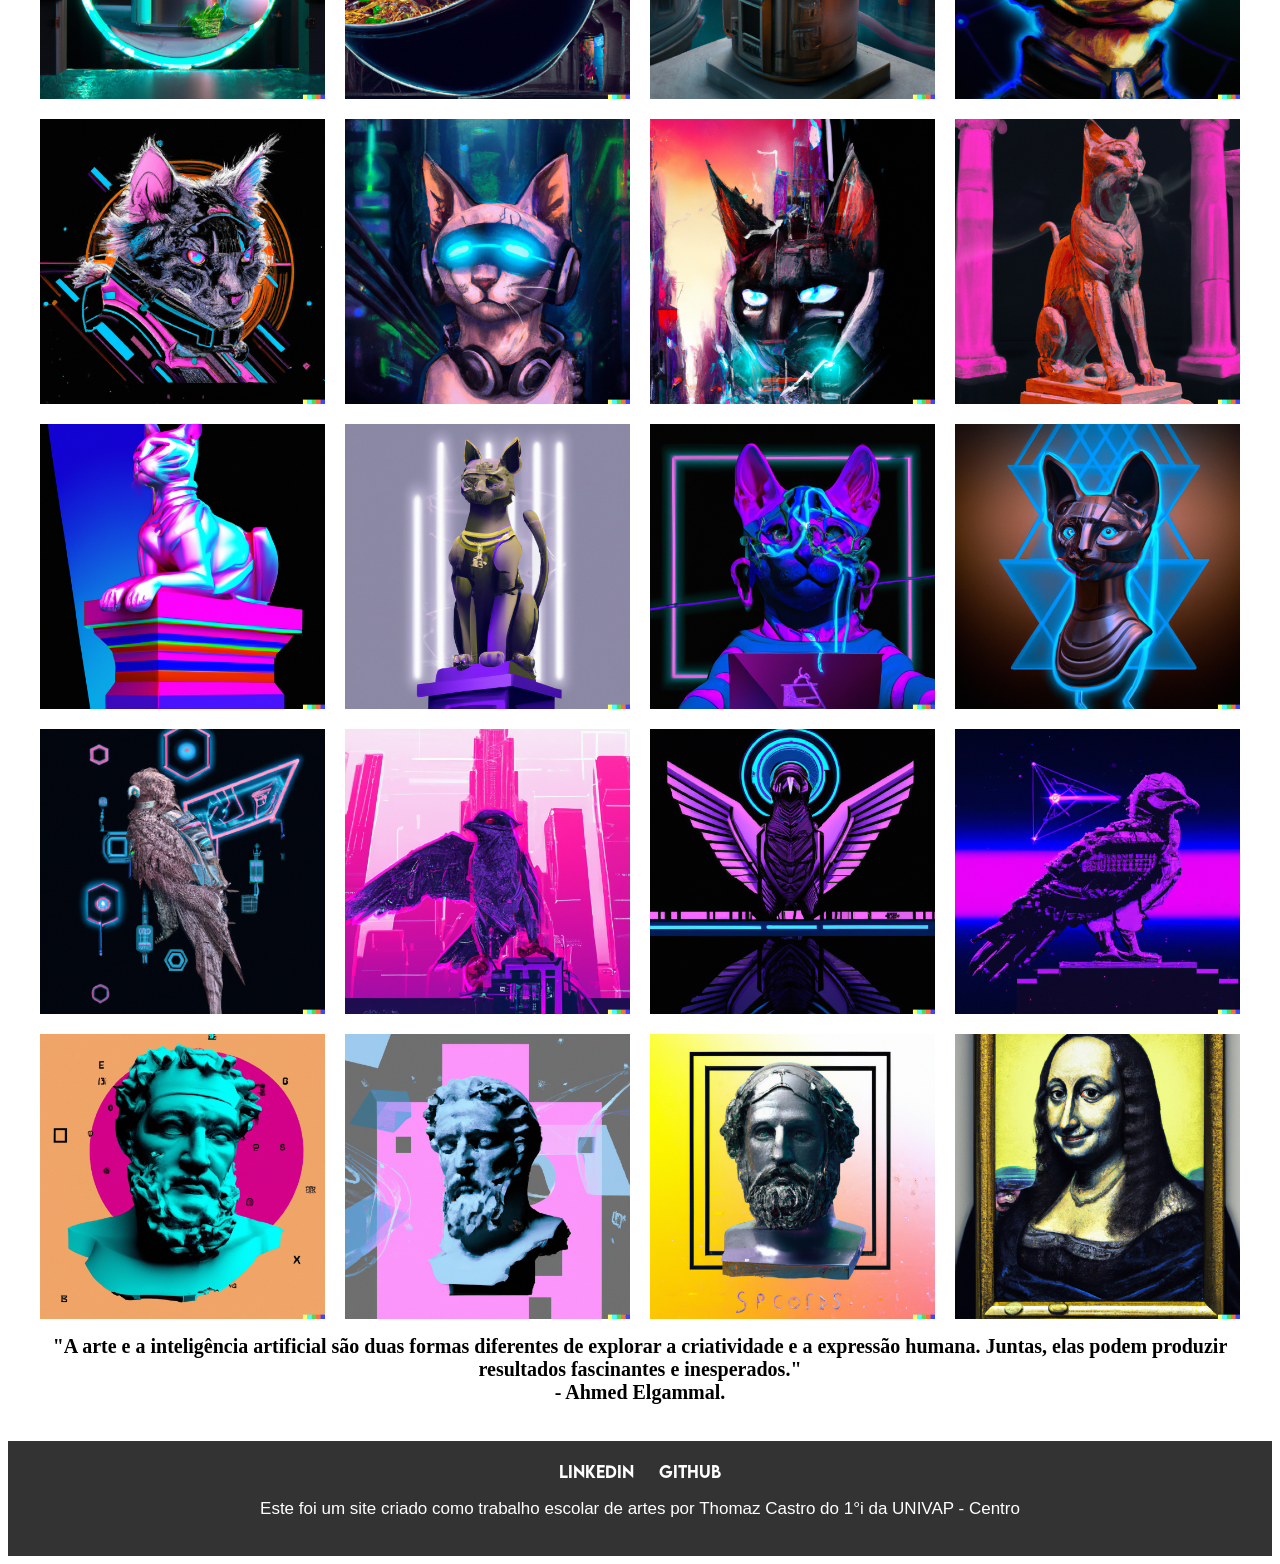
==== commit a35e4419: "Site V2" ====
--- a/index.html
+++ b/index.html
@@ -8,11 +8,24 @@
 <body>
   <div class="container">
     <h1>Galeria de Fotos</h1>
+    <h3>O poder da inteligência Artificial</h3>
     <div class="gallery">
-        <div class="gallery"><img src="img/imagem_1.png" alt="imagem_1.png"><img src="img/imagem_10.png" alt="imagem_10.png"><img src="img/imagem_100.png" alt="imagem_100.png"><img src="img/imagem_101.png" alt="imagem_101.png"><img src="img/imagem_102.png" alt="imagem_102.png"><img src="img/imagem_103.png" alt="imagem_103.png"><img src="img/imagem_104.png" alt="imagem_104.png"><img src="img/imagem_105.png" alt="imagem_105.png"><img src="img/imagem_106.png" alt="imagem_106.png"><img src="img/imagem_107.png" alt="imagem_107.png"><img src="img/imagem_108.png" alt="imagem_108.png"><img src="img/imagem_109.png" alt="imagem_109.png"><img src="img/imagem_11.png" alt="imagem_11.png"><img src="img/imagem_110.png" alt="imagem_110.png"><img src="img/imagem_111.png" alt="imagem_111.png"><img src="img/imagem_112.png" alt="imagem_112.png"><img src="img/imagem_113.png" alt="imagem_113.png"><img src="img/imagem_114.png" alt="imagem_114.png"><img src="img/imagem_115.png" alt="imagem_115.png"><img src="img/imagem_116.png" alt="imagem_116.png"><img src="img/imagem_117.png" alt="imagem_117.png"><img src="img/imagem_118.png" alt="imagem_118.png"><img src="img/imagem_119.png" alt="imagem_119.png"><img src="img/imagem_12.png" alt="imagem_12.png"><img src="img/imagem_120.png" alt="imagem_120.png"><img src="img/imagem_121.png" alt="imagem_121.png"><img src="img/imagem_122.png" alt="imagem_122.png"><img src="img/imagem_123.png" alt="imagem_123.png"><img src="img/imagem_124.png" alt="imagem_124.png"><img src="img/imagem_125.png" alt="imagem_125.png"><img src="img/imagem_126.png" alt="imagem_126.png"><img src="img/imagem_127.png" alt="imagem_127.png"><img src="img/imagem_128.png" alt="imagem_128.png"><img src="img/imagem_129.png" alt="imagem_129.png"><img src="img/imagem_13.png" alt="imagem_13.png"><img src="img/imagem_130.png" alt="imagem_130.png"><img src="img/imagem_131.png" alt="imagem_131.png"><img src="img/imagem_132.png" alt="imagem_132.png"><img src="img/imagem_133.png" alt="imagem_133.png"><img src="img/imagem_134.png" alt="imagem_134.png"><img src="img/imagem_135.png" alt="imagem_135.png"><img src="img/imagem_136.png" alt="imagem_136.png"><img src="img/imagem_137.png" alt="imagem_137.png"><img src="img/imagem_138.png" alt="imagem_138.png"><img src="img/imagem_139.png" alt="imagem_139.png"><img src="img/imagem_14.png" alt="imagem_14.png"><img src="img/imagem_15.png" alt="imagem_15.png"><img src="img/imagem_16.png" alt="imagem_16.png"><img src="img/imagem_17.png" alt="imagem_17.png"><img src="img/imagem_18.png" alt="imagem_18.png"><img src="img/imagem_19.png" alt="imagem_19.png"><img src="img/imagem_2.png" alt="imagem_2.png"><img src="img/imagem_20.png" alt="imagem_20.png"><img src="img/imagem_21.png" alt="imagem_21.png"><img src="img/imagem_22.png" alt="imagem_22.png"><img src="img/imagem_23.png" alt="imagem_23.png"><img src="img/imagem_24.png" alt="imagem_24.png"><img src="img/imagem_25.png" alt="imagem_25.png"><img src="img/imagem_26.png" alt="imagem_26.png"><img src="img/imagem_27.png" alt="imagem_27.png"><img src="img/imagem_28.png" alt="imagem_28.png"><img src="img/imagem_29.png" alt="imagem_29.png"><img src="img/imagem_3.png" alt="imagem_3.png"><img src="img/imagem_30.png" alt="imagem_30.png"><img src="img/imagem_31.png" alt="imagem_31.png"><img src="img/imagem_32.png" alt="imagem_32.png"><img src="img/imagem_33.png" alt="imagem_33.png"><img src="img/imagem_34.png" alt="imagem_34.png"><img src="img/imagem_35.png" alt="imagem_35.png"><img src="img/imagem_36.png" alt="imagem_36.png"><img src="img/imagem_37.png" alt="imagem_37.png"><img src="img/imagem_38.png" alt="imagem_38.png"><img src="img/imagem_39.png" alt="imagem_39.png"><img src="img/imagem_4.png" alt="imagem_4.png"><img src="img/imagem_40.png" alt="imagem_40.png"><img src="img/imagem_41.png" alt="imagem_41.png"><img src="img/imagem_42.png" alt="imagem_42.png"><img src="img/imagem_43.png" alt="imagem_43.png"><img src="img/imagem_44.png" alt="imagem_44.png"><img src="img/imagem_45.png" alt="imagem_45.png"><img src="img/imagem_46.png" alt="imagem_46.png"><img src="img/imagem_47.png" alt="imagem_47.png"><img src="img/imagem_48.png" alt="imagem_48.png"><img src="img/imagem_49.png" alt="imagem_49.png"><img src="img/imagem_5.png" alt="imagem_5.png"><img src="img/imagem_50.png" alt="imagem_50.png"><img src="img/imagem_51.png" alt="imagem_51.png"><img src="img/imagem_52.png" alt="imagem_52.png"><img src="img/imagem_53.png" alt="imagem_53.png"><img src="img/imagem_54.png" alt="imagem_54.png"><img src="img/imagem_55.png" alt="imagem_55.png"><img src="img/imagem_56.png" alt="imagem_56.png"><img src="img/imagem_57.png" alt="imagem_57.png"><img src="img/imagem_58.png" alt="imagem_58.png"><img src="img/imagem_59.png" alt="imagem_59.png"><img src="img/imagem_6.png" alt="imagem_6.png"><img src="img/imagem_60.png" alt="imagem_60.png"><img src="img/imagem_61.png" alt="imagem_61.png"><img src="img/imagem_62.png" alt="imagem_62.png"><img src="img/imagem_63.png" alt="imagem_63.png"><img src="img/imagem_64.png" alt="imagem_64.png"><img src="img/imagem_65.png" alt="imagem_65.png"><img src="img/imagem_66.png" alt="imagem_66.png"><img src="img/imagem_67.png" alt="imagem_67.png"><img src="img/imagem_68.png" alt="imagem_68.png"><img src="img/imagem_69.png" alt="imagem_69.png"><img src="img/imagem_7.png" alt="imagem_7.png"><img src="img/imagem_70.png" alt="imagem_70.png"><img src="img/imagem_71.png" alt="imagem_71.png"><img src="img/imagem_72.png" alt="imagem_72.png"><img src="img/imagem_73.png" alt="imagem_73.png"><img src="img/imagem_74.png" alt="imagem_74.png"><img src="img/imagem_75.png" alt="imagem_75.png"><img src="img/imagem_76.png" alt="imagem_76.png"><img src="img/imagem_77.png" alt="imagem_77.png"><img src="img/imagem_78.png" alt="imagem_78.png"><img src="img/imagem_79.png" alt="imagem_79.png"><img src="img/imagem_8.png" alt="imagem_8.png"><img src="img/imagem_80.png" alt="imagem_80.png"><img src="img/imagem_81.png" alt="imagem_81.png"><img src="img/imagem_82.png" alt="imagem_82.png"><img src="img/imagem_83.png" alt="imagem_83.png"><img src="img/imagem_84.png" alt="imagem_84.png"><img src="img/imagem_85.png" alt="imagem_85.png"><img src="img/imagem_86.png" alt="imagem_86.png"><img src="img/imagem_87.png" alt="imagem_87.png"><img src="img/imagem_88.png" alt="imagem_88.png"><img src="img/imagem_89.png" alt="imagem_89.png"><img src="img/imagem_9.png" alt="imagem_9.png"><img src="img/imagem_90.png" alt="imagem_90.png"><img src="img/imagem_91.png" alt="imagem_91.png"><img src="img/imagem_92.png" alt="imagem_92.png"><img src="img/imagem_93.png" alt="imagem_93.png"><img src="img/imagem_94.png" alt="imagem_94.png"><img src="img/imagem_95.png" alt="imagem_95.png"><img src="img/imagem_96.png" alt="imagem_96.png"><img src="img/imagem_97.png" alt="imagem_97.png"><img src="img/imagem_98.png" alt="imagem_98.png"><img src="img/imagem_99.png" alt="imagem_99.png"></div>
+        <div class="gallery"><img src="img/imagem_1.png" alt="imagem_1.png"><img src="img/imagem_10.png" alt="imagem_10.png"><img src="img/imagem_100.png" alt="imagem_100.png"><img src="img/imagem_101.png" alt="imagem_101.png"><img src="img/imagem_102.png" alt="imagem_102.png"><img src="img/imagem_103.png" alt="imagem_103.png"><img src="img/imagem_104.png" alt="imagem_104.png"><img src="img/imagem_105.png" alt="imagem_105.png"><img src="img/imagem_106.png" alt="imagem_106.png"><img src="img/imagem_107.png" alt="imagem_107.png"><img src="img/imagem_108.png" alt="imagem_108.png"><img src="img/imagem_109.png" alt="imagem_109.png"><img src="img/imagem_11.png" alt="imagem_11.png"><img src="img/imagem_110.png" alt="imagem_110.png"><img src="img/imagem_111.png" alt="imagem_111.png"><img src="img/imagem_112.png" alt="imagem_112.png"><img src="img/imagem_113.png" alt="imagem_113.png"><img src="img/imagem_114.png" alt="imagem_114.png"><img src="img/imagem_115.png" alt="imagem_115.png"><img src="img/imagem_116.png" alt="imagem_116.png"><img src="img/imagem_117.png" alt="imagem_117.png"><img src="img/imagem_118.png" alt="imagem_118.png"><img src="img/imagem_119.png" alt="imagem_119.png"><img src="img/imagem_12.png" alt="imagem_12.png"><img src="img/imagem_120.png" alt="imagem_120.png"><img src="img/imagem_121.png" alt="imagem_121.png"><img src="img/imagem_122.png" alt="imagem_122.png"><img src="img/imagem_123.png" alt="imagem_123.png"><img src="img/imagem_124.png" alt="imagem_124.png"><img src="img/imagem_125.png" alt="imagem_125.png"><img src="img/imagem_126.png" alt="imagem_126.png"><img src="img/imagem_127.png" alt="imagem_127.png"><img src="img/imagem_128.png" alt="imagem_128.png"><img src="img/imagem_129.png" alt="imagem_129.png"><img src="img/imagem_13.png" alt="imagem_13.png"><img src="img/imagem_130.png" alt="imagem_130.png"><img src="img/imagem_131.png" alt="imagem_131.png"><img src="img/imagem_132.png" alt="imagem_132.png"><img src="img/imagem_133.png" alt="imagem_133.png"><img src="img/imagem_134.png" alt="imagem_134.png"><img src="img/imagem_135.png" alt="imagem_135.png"><img src="img/imagem_136.png" alt="imagem_136.png"><img src="img/imagem_137.png" alt="imagem_137.png"><img src="img/imagem_138.png" alt="imagem_138.png"><img src="img/imagem_139.png" alt="imagem_139.png"><img src="img/imagem_14.png" alt="imagem_14.png"><img src="img/imagem_15.png" alt="imagem_15.png"><img src="img/imagem_16.png" alt="imagem_16.png"><img src="img/imagem_17.png" alt="imagem_17.png"><img src="img/imagem_18.png" alt="imagem_18.png"><img src="img/imagem_19.png" alt="imagem_19.png"><img src="img/imagem_2.png" alt="imagem_2.png"><img src="img/imagem_20.png" alt="imagem_20.png"><img src="img/imagem_21.png" alt="imagem_21.png"><img src="img/imagem_22.png" alt="imagem_22.png"><img src="img/imagem_23.png" alt="imagem_23.png"><img src="img/imagem_24.png" alt="imagem_24.png"><img src="img/imagem_25.png" alt="imagem_25.png"><img src="img/imagem_26.png" alt="imagem_26.png"><img src="img/imagem_27.png" alt="imagem_27.png"><img src="img/imagem_28.png" alt="imagem_28.png"><img src="img/imagem_29.png" alt="imagem_29.png"><img src="img/imagem_3.png" alt="imagem_3.png"><img src="img/imagem_30.png" alt="imagem_30.png"><img src="img/imagem_31.png" alt="imagem_31.png"><img src="img/imagem_32.png" alt="imagem_32.png"><img src="img/imagem_33.png" alt="imagem_33.png"><img src="img/imagem_34.png" alt="imagem_34.png"><img src="img/imagem_35.png" alt="imagem_35.png"><img src="img/imagem_36.png" alt="imagem_36.png"><img src="img/imagem_37.png" alt="imagem_37.png"><img src="img/imagem_38.png" alt="imagem_38.png"><img src="img/imagem_39.png" alt="imagem_39.png"><img src="img/imagem_4.png" alt="imagem_4.png"><img src="img/imagem_40.png" alt="imagem_40.png"><img src="img/imagem_41.png" alt="imagem_41.png"><img src="img/imagem_42.png" alt="imagem_42.png"><img src="img/imagem_43.png" alt="imagem_43.png"><img src="img/imagem_44.png" alt="imagem_44.png"><img src="img/imagem_45.png" alt="imagem_45.png"><img src="img/imagem_46.png" alt="imagem_46.png"><img src="img/imagem_47.png" alt="imagem_47.png"><img src="img/imagem_48.png" alt="imagem_48.png"><img src="img/imagem_49.png" alt="imagem_49.png"><img src="img/imagem_5.png" alt="imagem_5.png"><img src="img/imagem_50.png" alt="imagem_50.png"><img src="img/imagem_51.png" alt="imagem_51.png"><img src="img/imagem_52.png" alt="imagem_52.png"><img src="img/imagem_53.png" alt="imagem_53.png"><img src="img/imagem_54.png" alt="imagem_54.png"><img src="img/imagem_55.png" alt="imagem_55.png"><img src="img/imagem_56.png" alt="imagem_56.png"><img src="img/imagem_57.png" alt="imagem_57.png"><img src="img/imagem_58.png" alt="imagem_58.png"><img src="img/imagem_59.png" alt="imagem_59.png"><img src="img/imagem_6.png" alt="imagem_6.png"><img src="img/imagem_60.png" alt="imagem_60.png"><img src="img/imagem_61.png" alt="imagem_61.png"><img src="img/imagem_62.png" alt="imagem_62.png"><img src="img/imagem_63.png" alt="imagem_63.png"><img src="img/imagem_64.png" alt="imagem_64.png"><img src="img/imagem_65.png" alt="imagem_65.png"><img src="img/imagem_66.png" alt="imagem_66.png"><img src="img/imagem_67.png" alt="imagem_67.png"><img src="img/imagem_68.png" alt="imagem_68.png"><img src="img/imagem_69.png" alt="imagem_69.png"><img src="img/imagem_7.png" alt="imagem_7.png"><img src="img/imagem_70.png" alt="imagem_70.png"><img src="img/imagem_71.png" alt="imagem_71.png"><img src="img/imagem_72.png" alt="imagem_72.png"><img src="img/imagem_73.png" alt="imagem_73.png"><img src="img/imagem_74.png" alt="imagem_74.png"><img src="img/imagem_75.png" alt="imagem_75.png"><img src="img/imagem_76.png" alt="imagem_76.png"><img src="img/imagem_77.png" alt="imagem_77.png"><img src="img/imagem_78.png" alt="imagem_78.png"><img src="img/imagem_79.png" alt="imagem_79.png"><img src="img/imagem_8.png" alt="imagem_8.png"><img src="img/imagem_80.png" alt="imagem_80.png"><img src="img/imagem_81.png" alt="imagem_81.png"><img src="img/imagem_82.png" alt="imagem_82.png"><img src="img/imagem_83.png" alt="imagem_83.png"><img src="img/imagem_84.png" alt="imagem_84.png"><img src="img/imagem_85.png" alt="imagem_85.png"><img src="img/imagem_86.png" alt="imagem_86.png"><img src="img/imagem_87.png" alt="imagem_87.png"><img src="img/imagem_88.png" alt="imagem_88.png"><img src="img/imagem_89.png" alt="imagem_89.png"><img src="img/imagem_9.png" alt="imagem_9.png"><img src="img/imagem_90.png" alt="imagem_90.png"><img src="img/imagem_91.png" alt="imagem_91.png"><img src="img/imagem_92.png" alt="imagem_92.png"><img src="img/imagem_93.png" alt="imagem_93.png"><img src="img/imagem_94.png" alt="imagem_94.png"><img src="img/imagem_95.png" alt="imagem_95.png"><img src="img/imagem_96.png" alt="imagem_96.png"><img src="img/imagem_97.png" alt="imagem_97.png"><img src="img/imagem_98.png" alt="imagem_98.png"><img src="img/imagem_99.png" alt="imagem_99.png"><img src="img/imagem_140.png" alt="imagem_140.png"></div>
     </div>
+
+    <h2>"A arte e a inteligência artificial são duas formas diferentes de explorar a criatividade e a expressão humana. Juntas, elas podem produzir resultados fascinantes e inesperados." <br> - Ahmed Elgammal.</h2>
   </div>
+<script src="script.js"></script>
+</body>
 
-  <script src="script.js"></script>
-</body>
-</html>
+<footer>
+    <nav>
+      <ul>
+        <li><a href="https://www.linkedin.com/in/thomaz-castro-243605233/" target="_blank">LinkedIn</a></li>
+        <li><a href="https://github.com/Thomaz-Castro" target="_blank">GitHub</a></li>
+      </ul>
+    </nav>
+    <p>Este foi um site criado como trabalho escolar de artes por Thomaz Castro do 1°i da UNIVAP - Centro</p>
+  </footer>
+  
+</html>
--- a/style.css
+++ b/style.css
@@ -23,7 +23,7 @@
   }
 
   body {
-    background-image: url('bg.png');
+    background-image: url('./background/bg.jpg');
     background-size: 100% auto;
     background-attachment: fixed;
   }
@@ -34,4 +34,60 @@
     -webkit-text-stroke: 2px rgb(85, 0, 110);
     color: white;
   }
+
+  p {
+    font-size: 17px;
+    font-family: Calibri, sans-serif;
+  }
+
+  h3 {
+    text-align: center;
+    font-size: 20px;
+  }
+
+  h2 {
+    text-align: center;
+    font-size: 20px;
+    font-family: 'Times New Roman', sans-serif;
+
+  }
+
+
+  
+  @font-face {
+    font-family: 'MinhaFonte';
+    src: url('./fonte/LEMONMILK-Medium.otf');
+  }
+  
+  body {
+    font-family: 'MinhaFonte', sans-serif;
+  }
+
+  footer {
+    background-color: #333;
+    color: #fff;
+    padding: 20px;
+    text-align: center;
+  }
+  
+  nav ul {
+    list-style: none;
+    display: inline-block;
+    margin: 0;
+    padding: 0;
+  }
+  
+  nav li {
+    display: inline-block;
+    margin-right: 20px;
+  }
+  
+  nav li:last-child {
+    margin-right: 0;
+  }
+  
+  nav a {
+    color: #fff;
+    text-decoration: none;
+  }
   
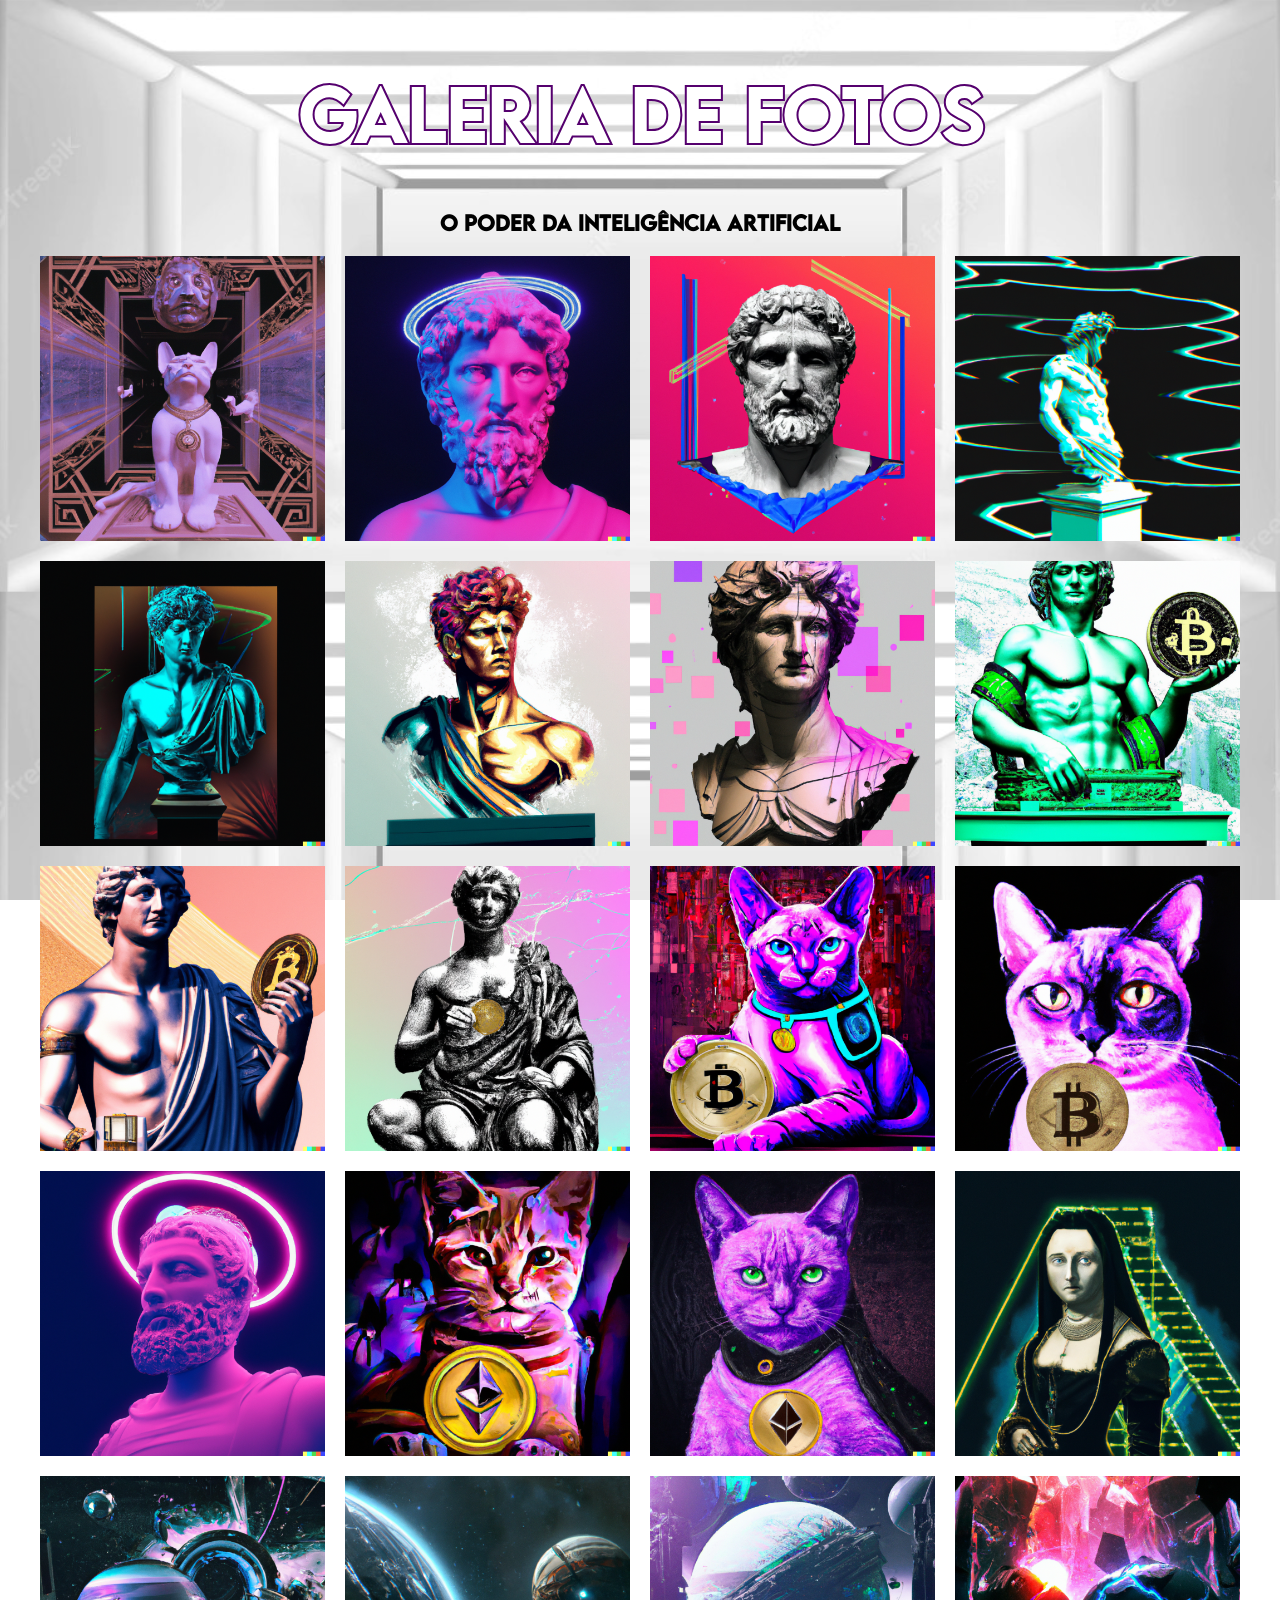
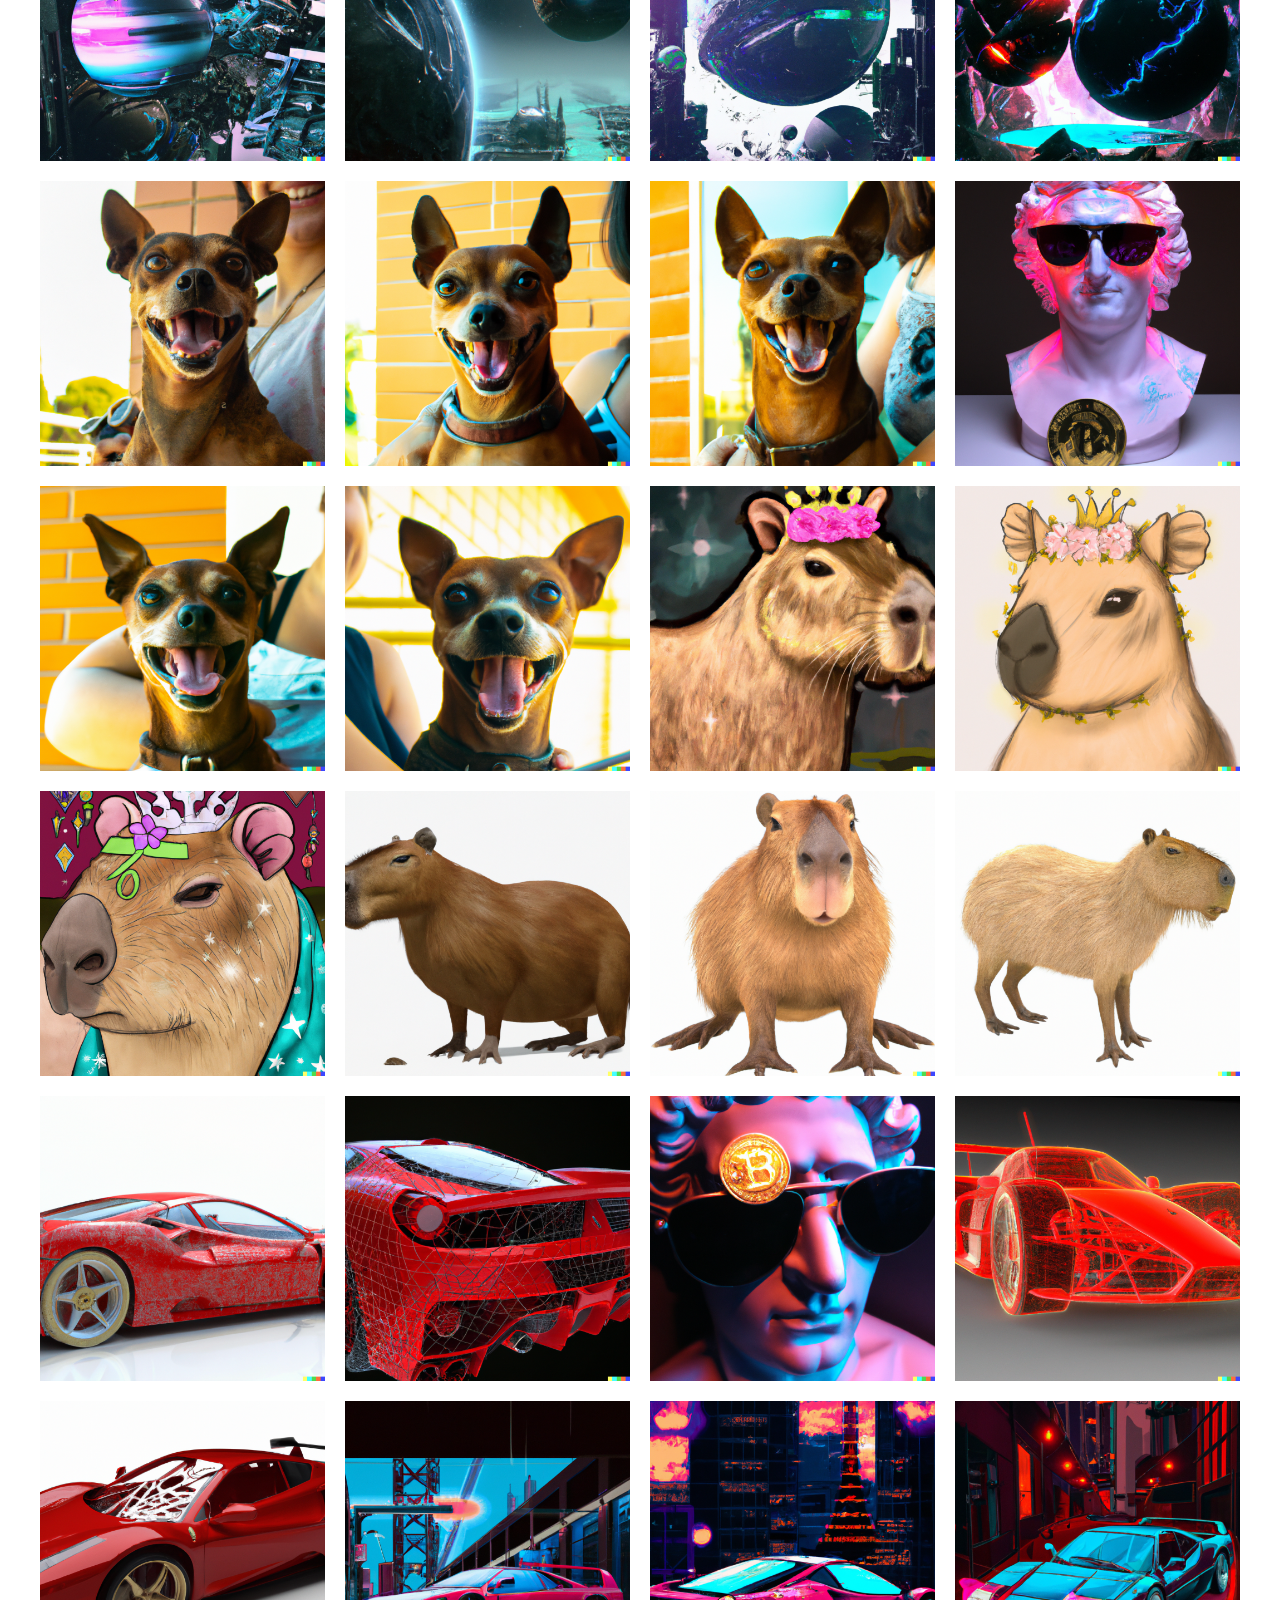
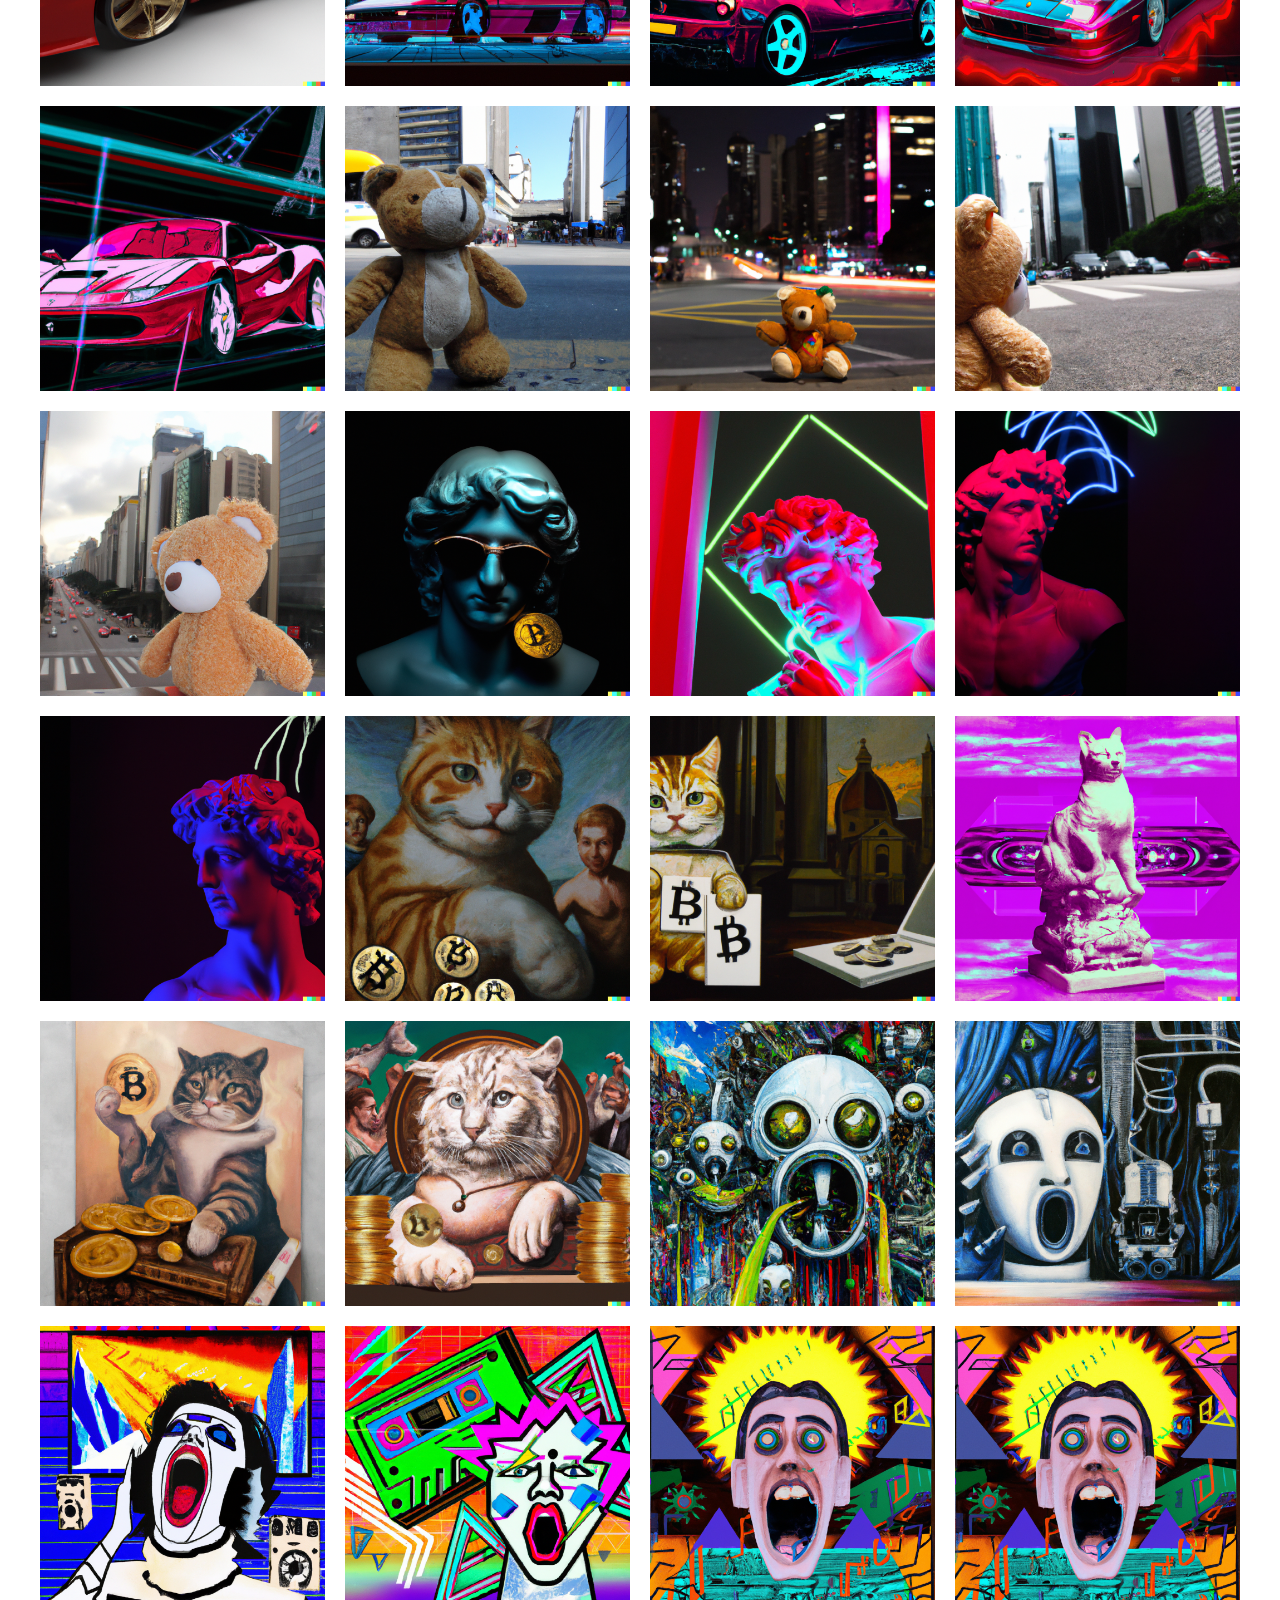
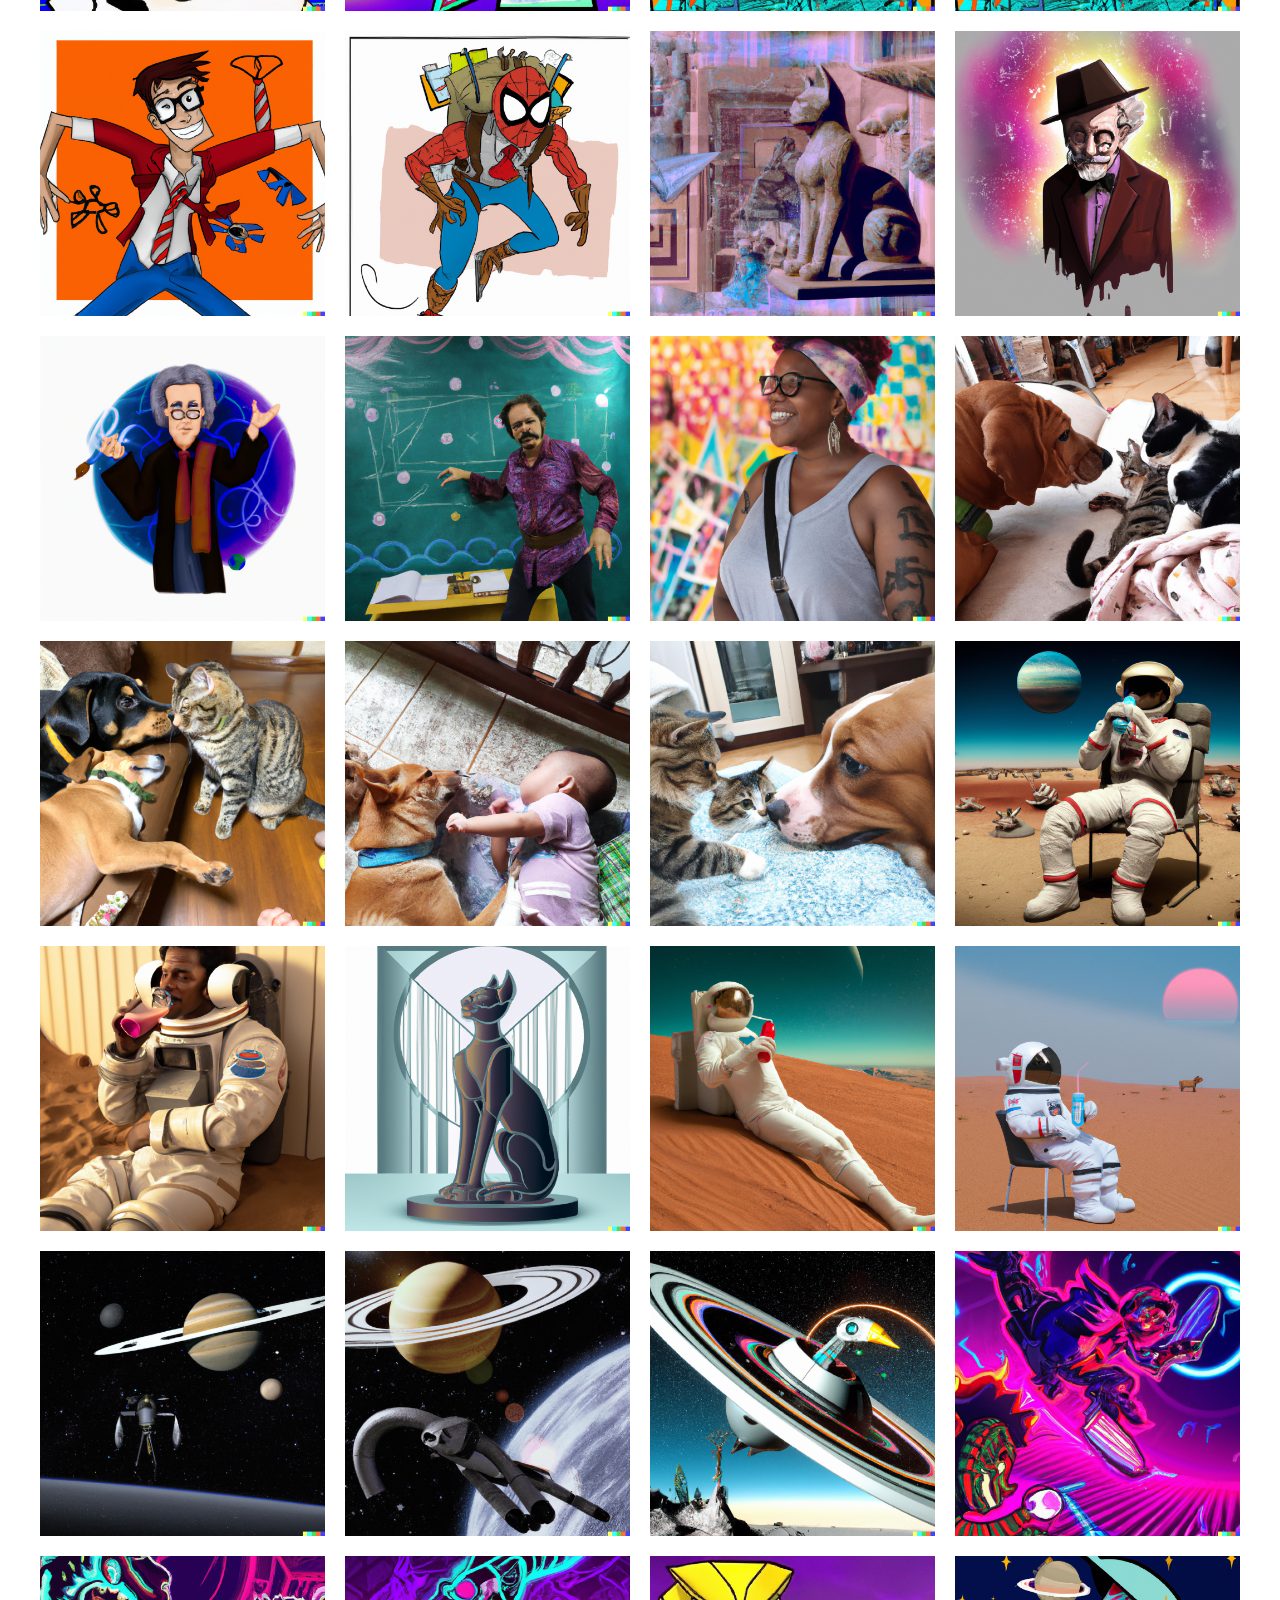
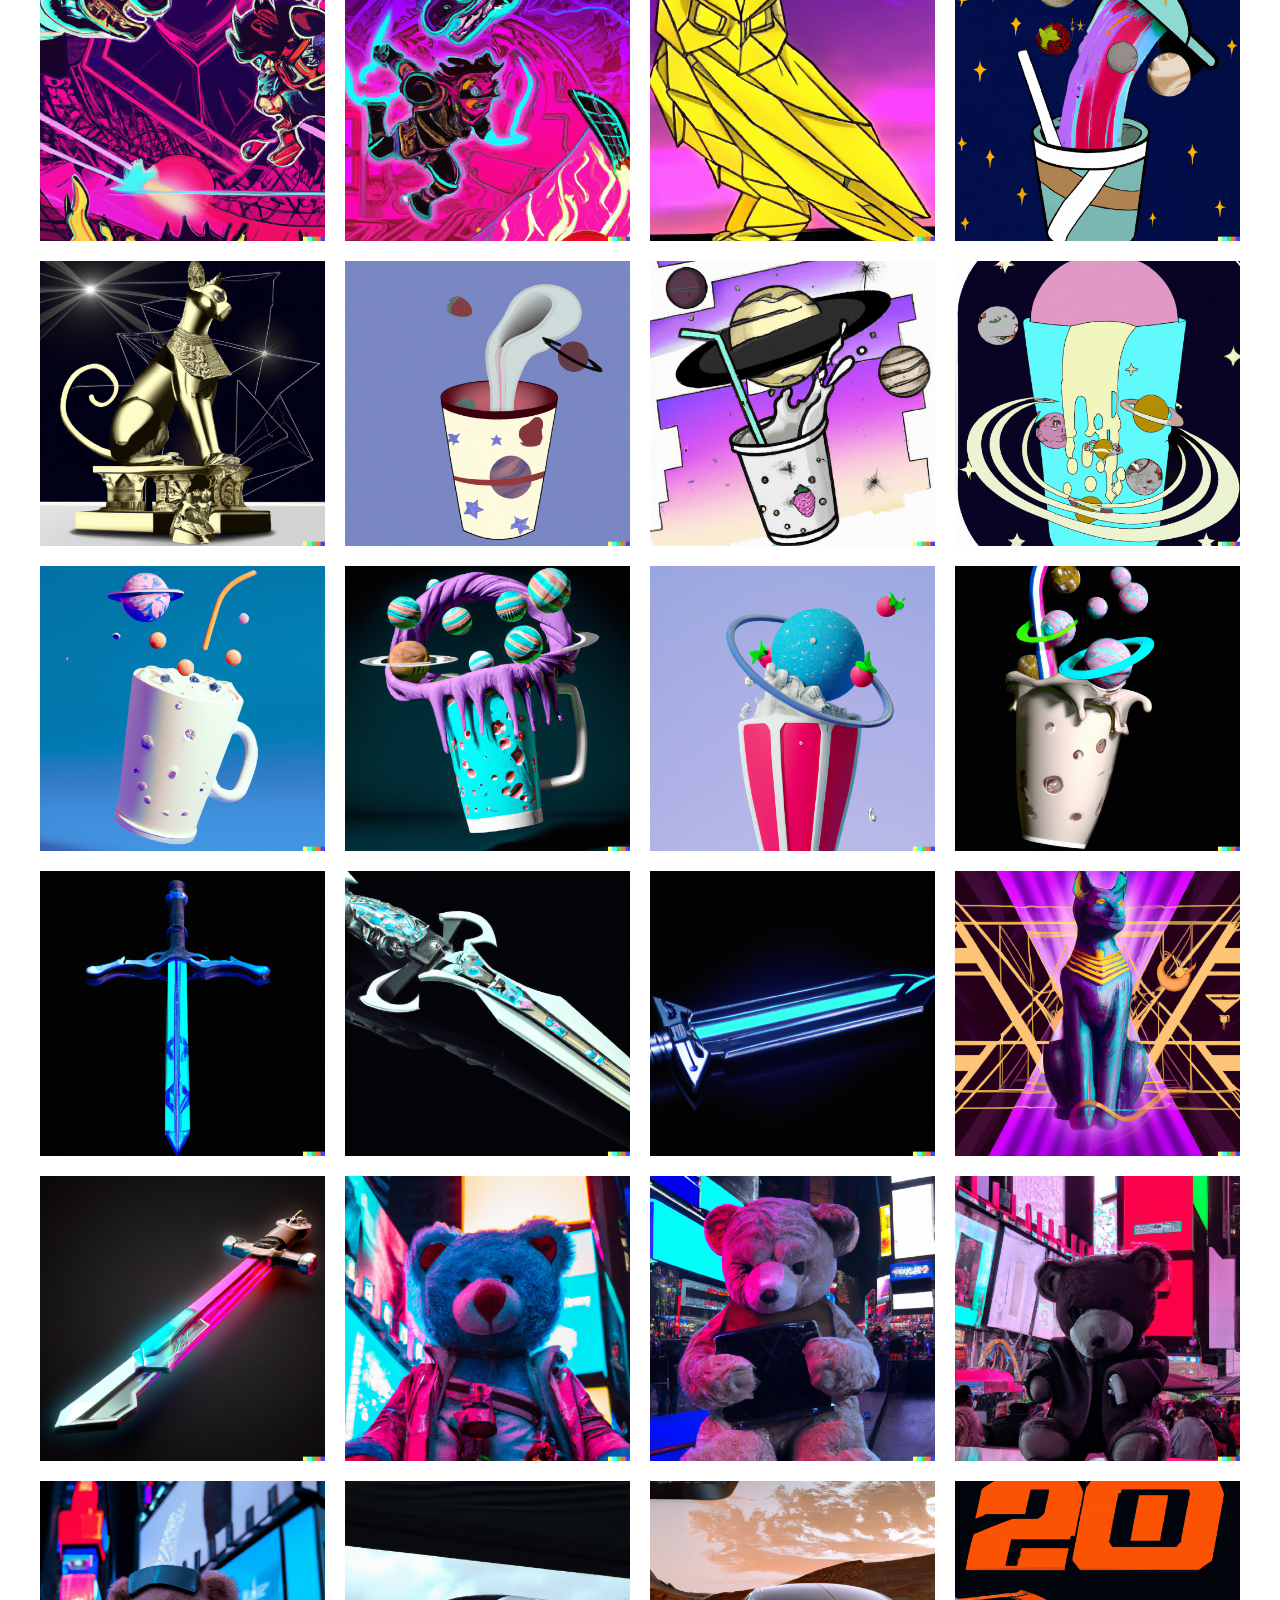
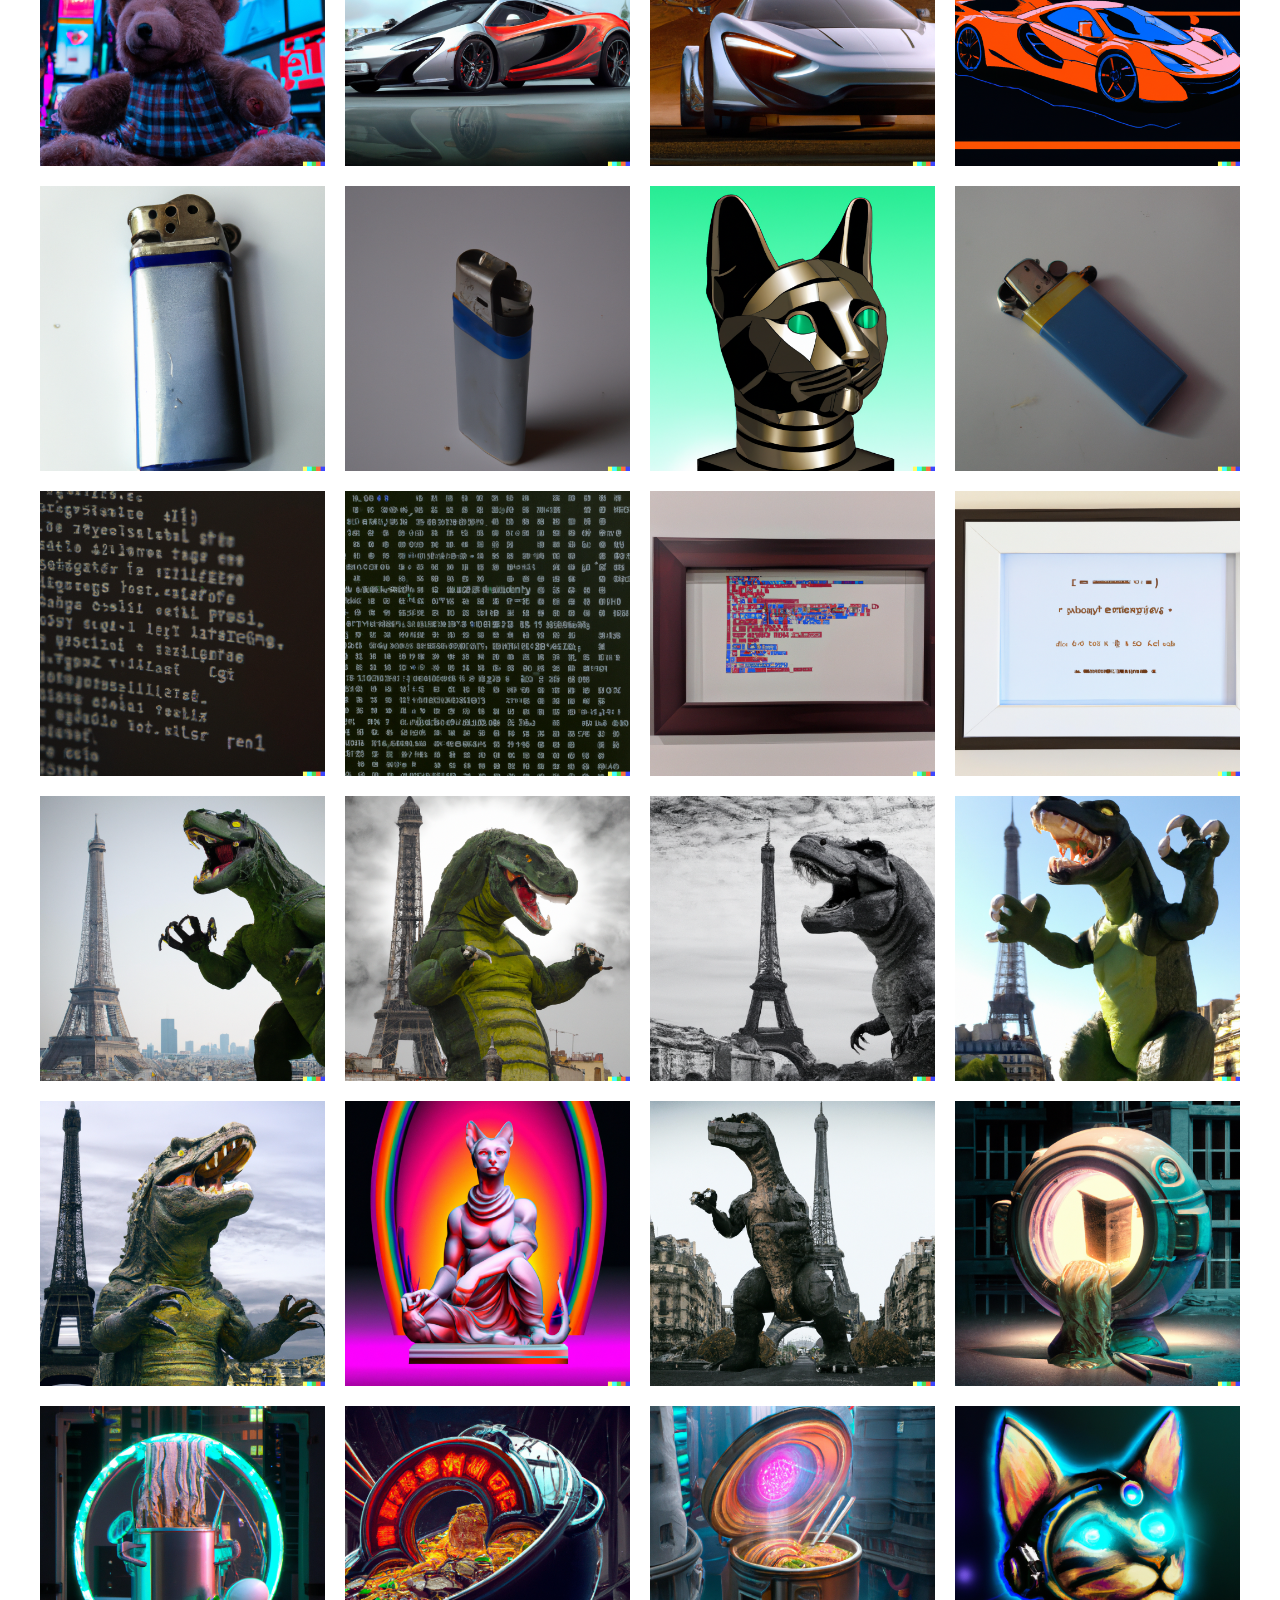
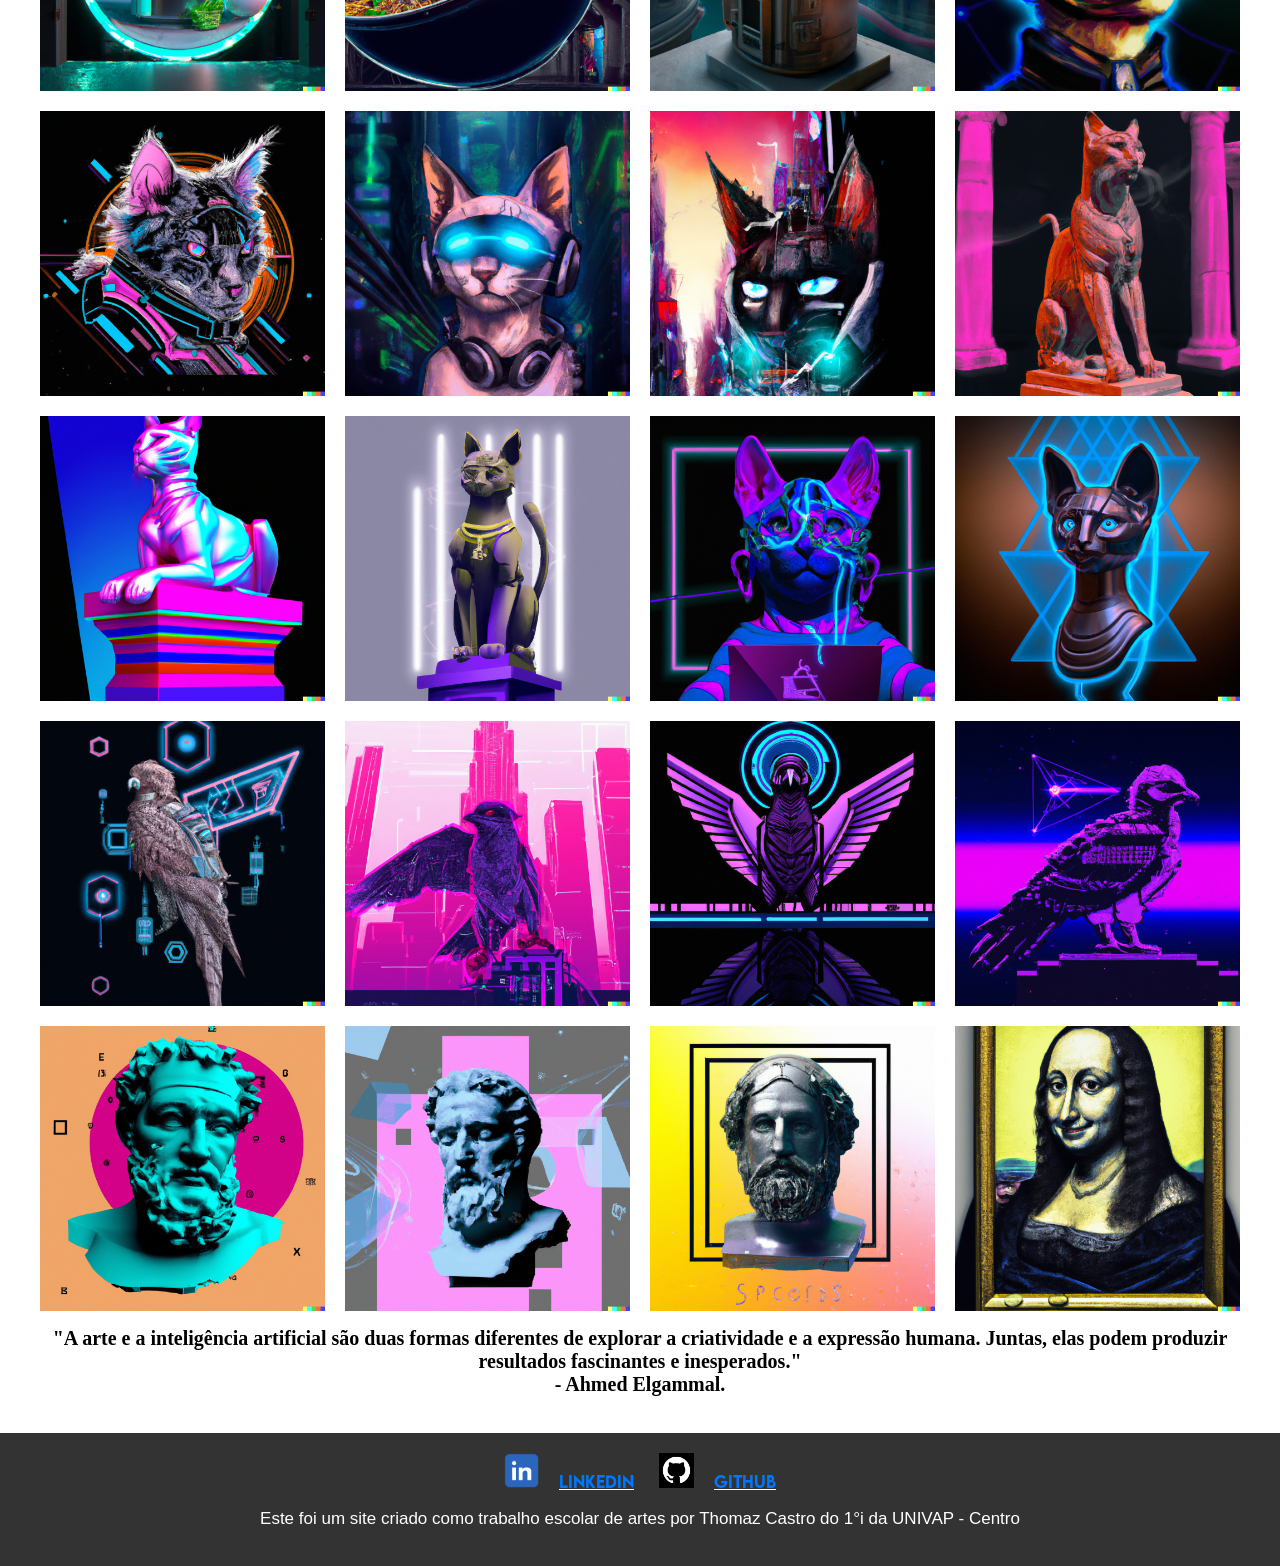
==== commit f081e58e: "Site V3" ====
--- a/index.html
+++ b/index.html
@@ -1,9 +1,10 @@
 <!DOCTYPE html>
-<html>
+<html lang="pt-br">
 <head>
   <meta charset="UTF-8">
   <title>Galeria de Fotos</title>
   <link rel="stylesheet" href="style.css">
+  <link rel="icon" href="./icone/ico.png" type="image/png">
 </head>
 <body>
   <div class="container">
@@ -21,8 +22,16 @@
 <footer>
     <nav>
       <ul>
-        <li><a href="https://www.linkedin.com/in/thomaz-castro-243605233/" target="_blank">LinkedIn</a></li>
-        <li><a href="https://github.com/Thomaz-Castro" target="_blank">GitHub</a></li>
+        <li>
+            <a href="https://www.linkedin.com/in/thomaz-castro-243605233/" target="_blank">
+                <img src="./icone/linke.png" alt="Logo do LinkedIn" width="35" height="35" title="Perfil do Thomaz Castro no LinkedIn">
+              </a>
+            <li><a href="https://www.linkedin.com/in/thomaz-castro-243605233/" target="_blank"><u><font color="#0077FF">LinkedIn</font></u></a></li>
+        </li>
+        <li>
+            <a href="https://github.com/Thomaz-Castro" target="_blank">
+                <img src="./icone/github.png" alt="Logo do Git" width="35" height="35" title="Perfil do Thomaz Castro no Git">
+            <li><a href="https://github.com/Thomaz-Castro" target="_blank"><u><font color="#0077FF">GitHub</font></u></a></li>       
       </ul>
     </nav>
     <p>Este foi um site criado como trabalho escolar de artes por Thomaz Castro do 1°i da UNIVAP - Centro</p>
--- a/style.css
+++ b/style.css
@@ -1,3 +1,14 @@
+body{
+    margin: 0;
+    padding: 0;
+}
+
+
+  a {
+    color: #0077FF;
+  }
+
+
 .container {
     max-width: 1200px;
     margin: 0 auto;
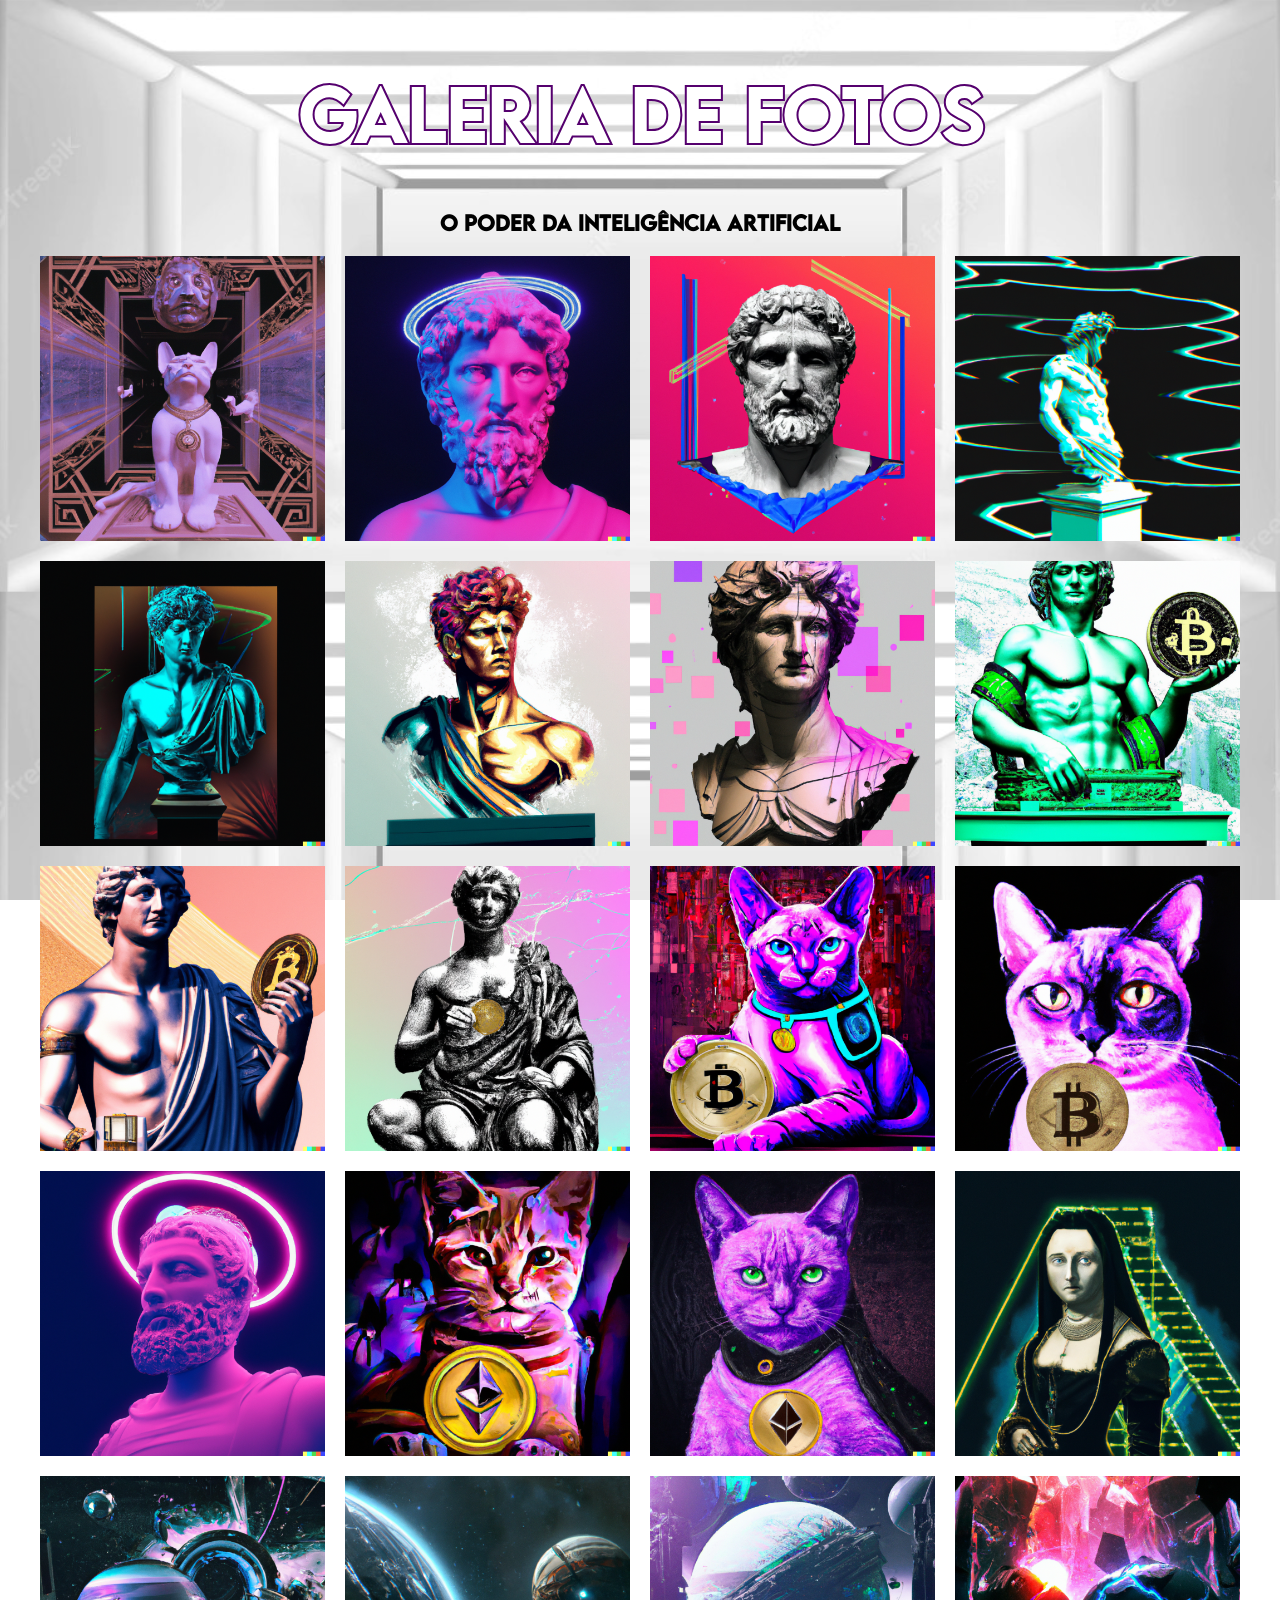
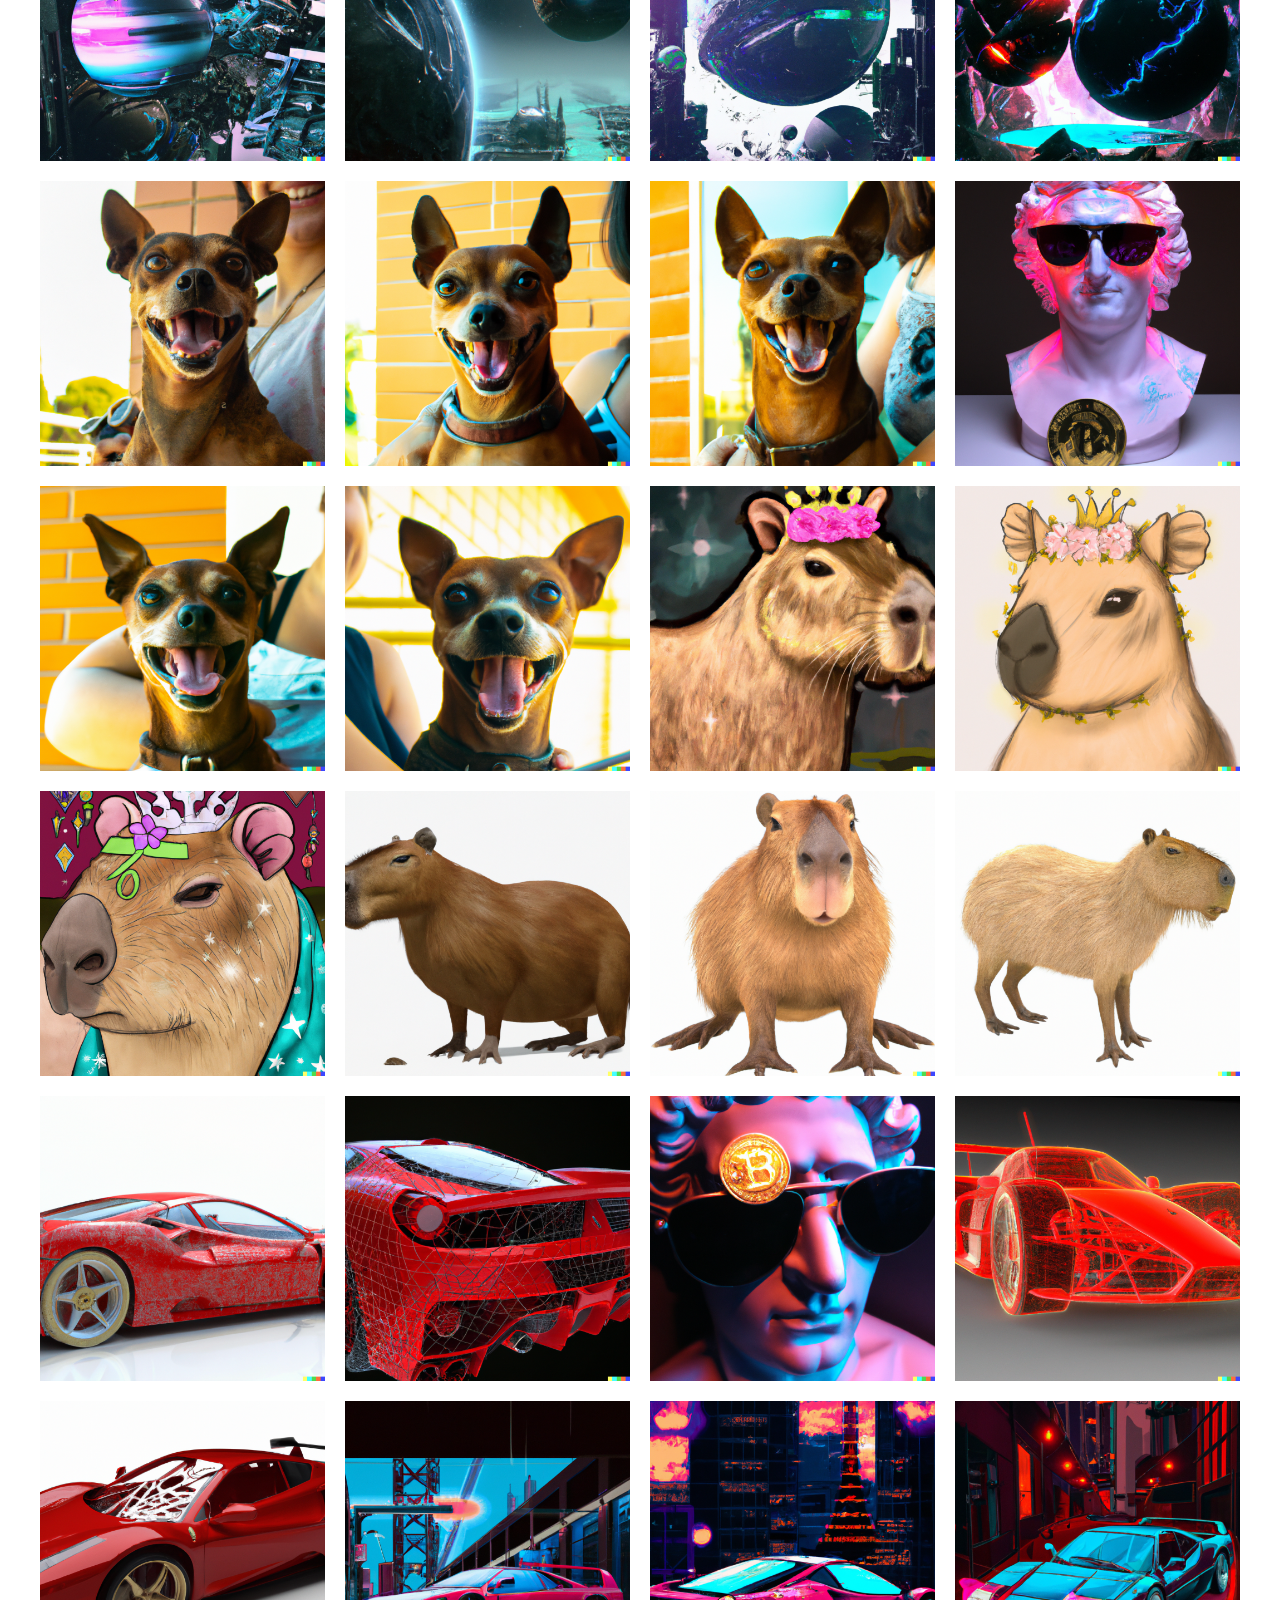
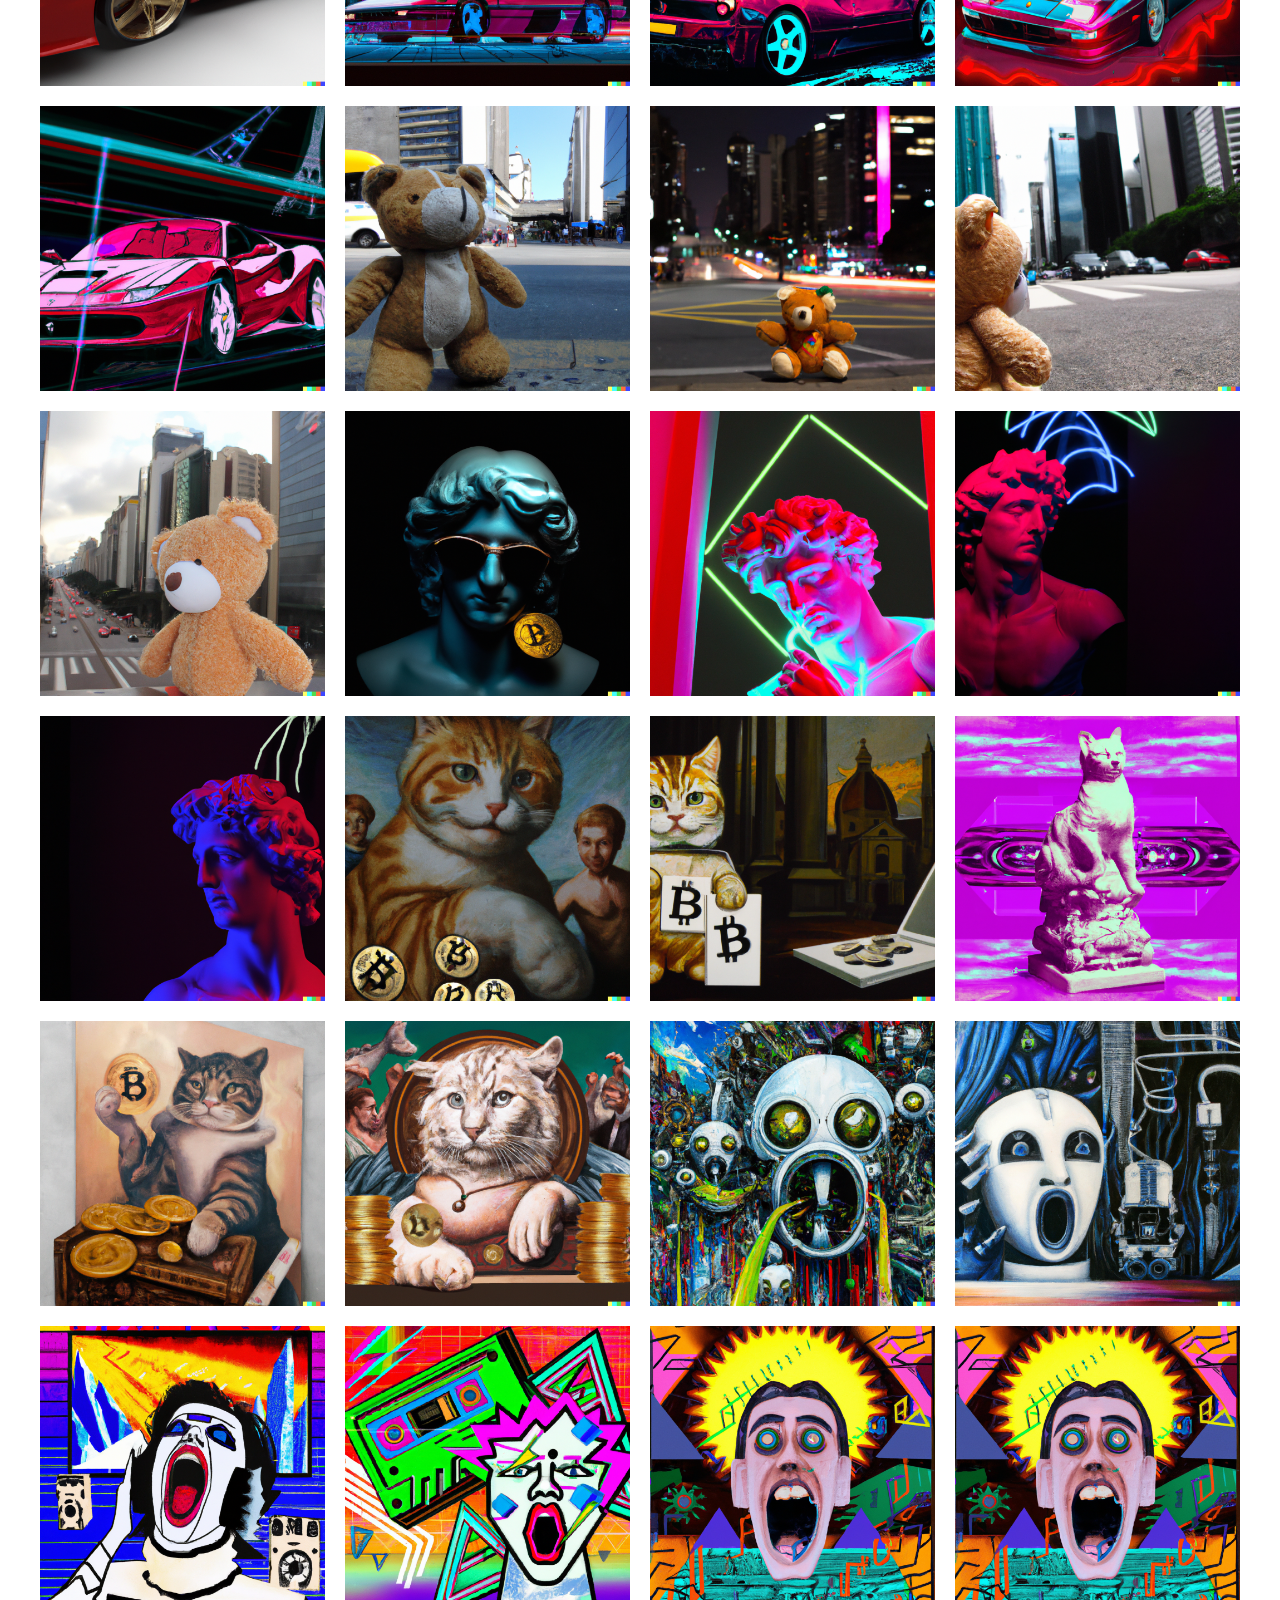
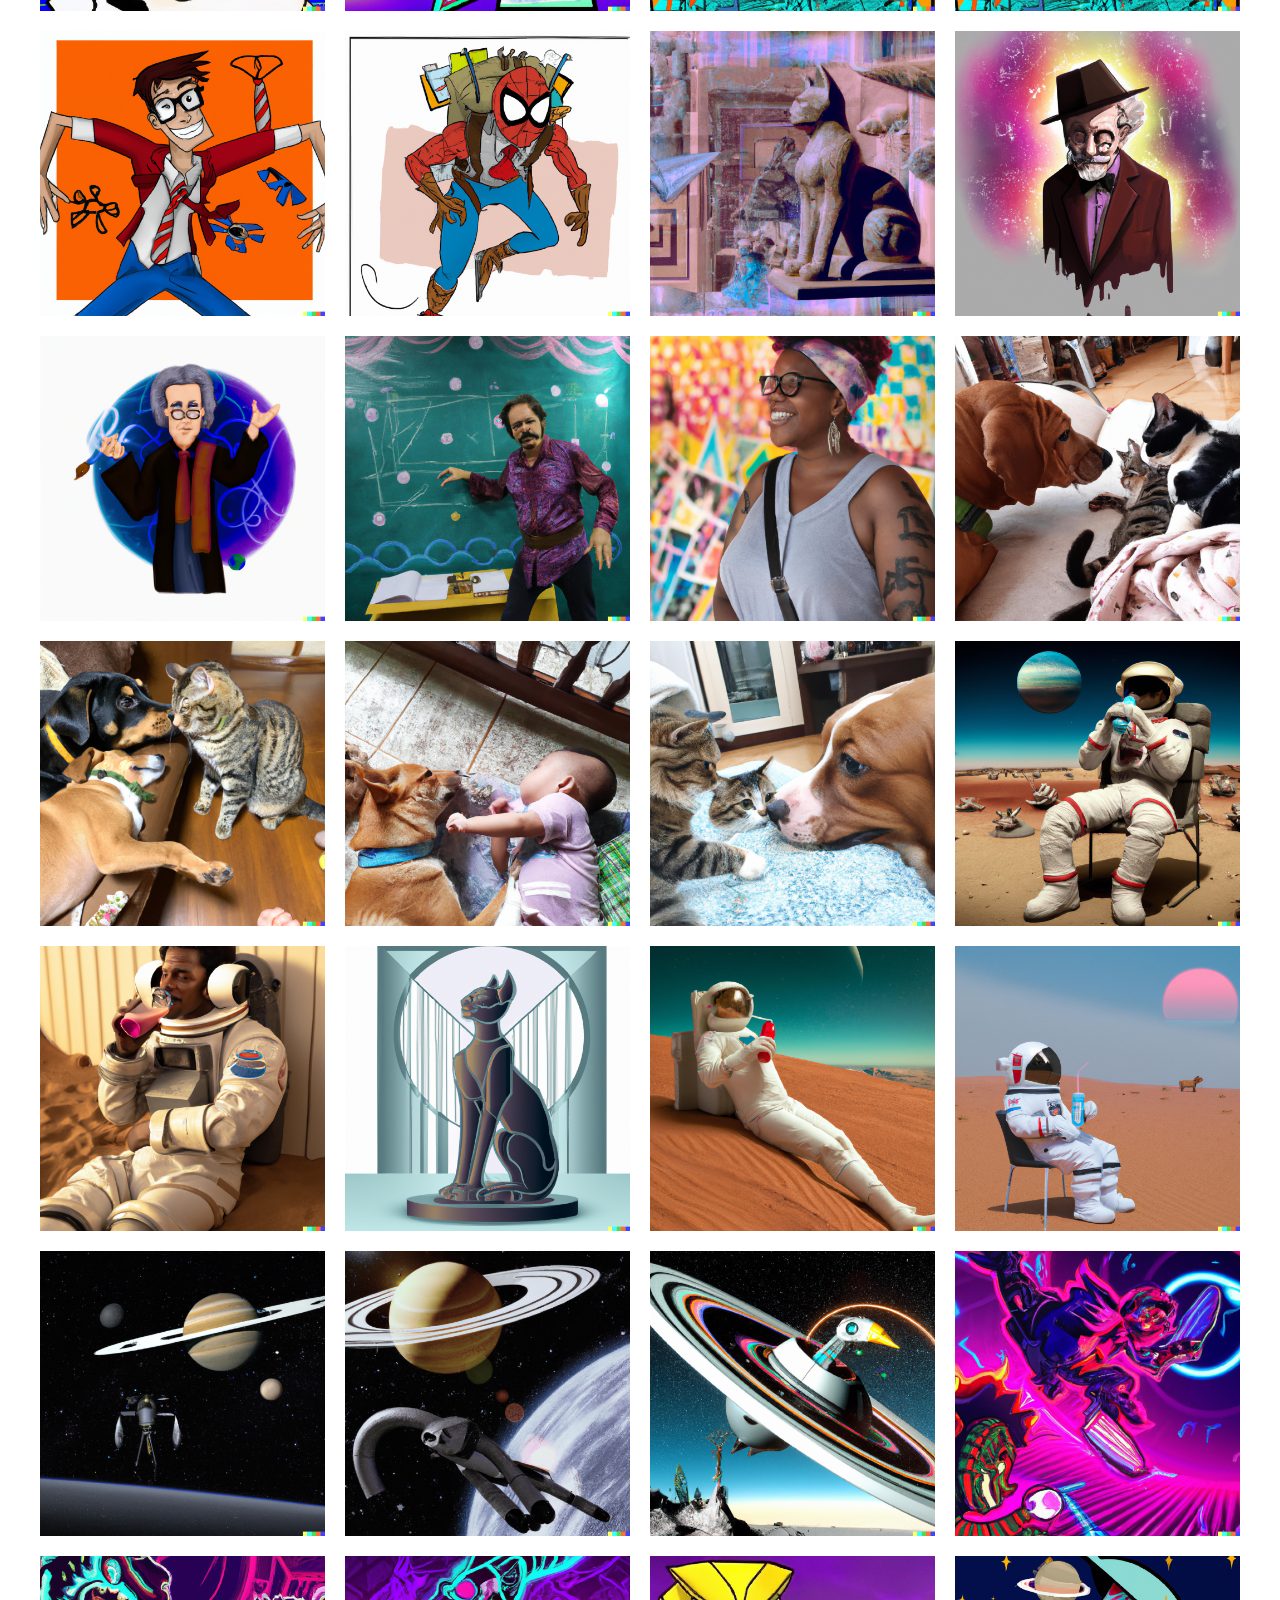
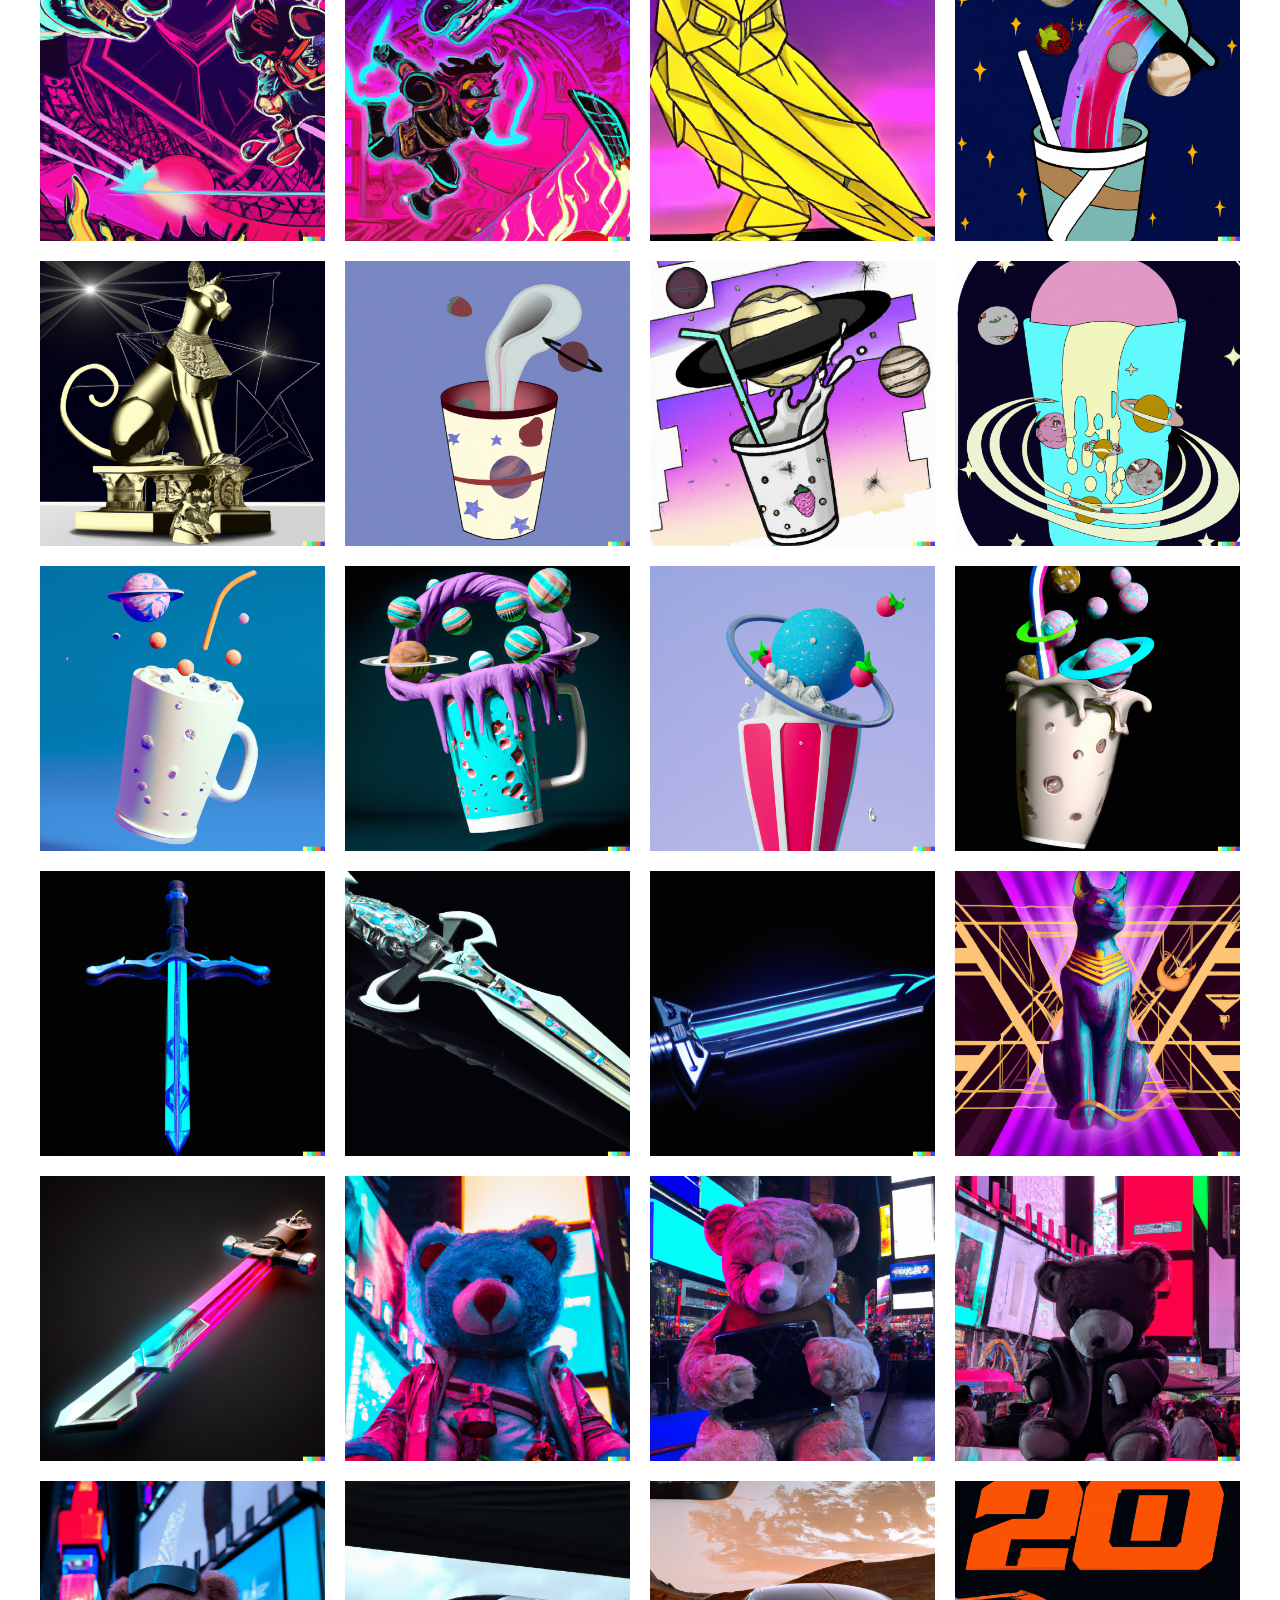
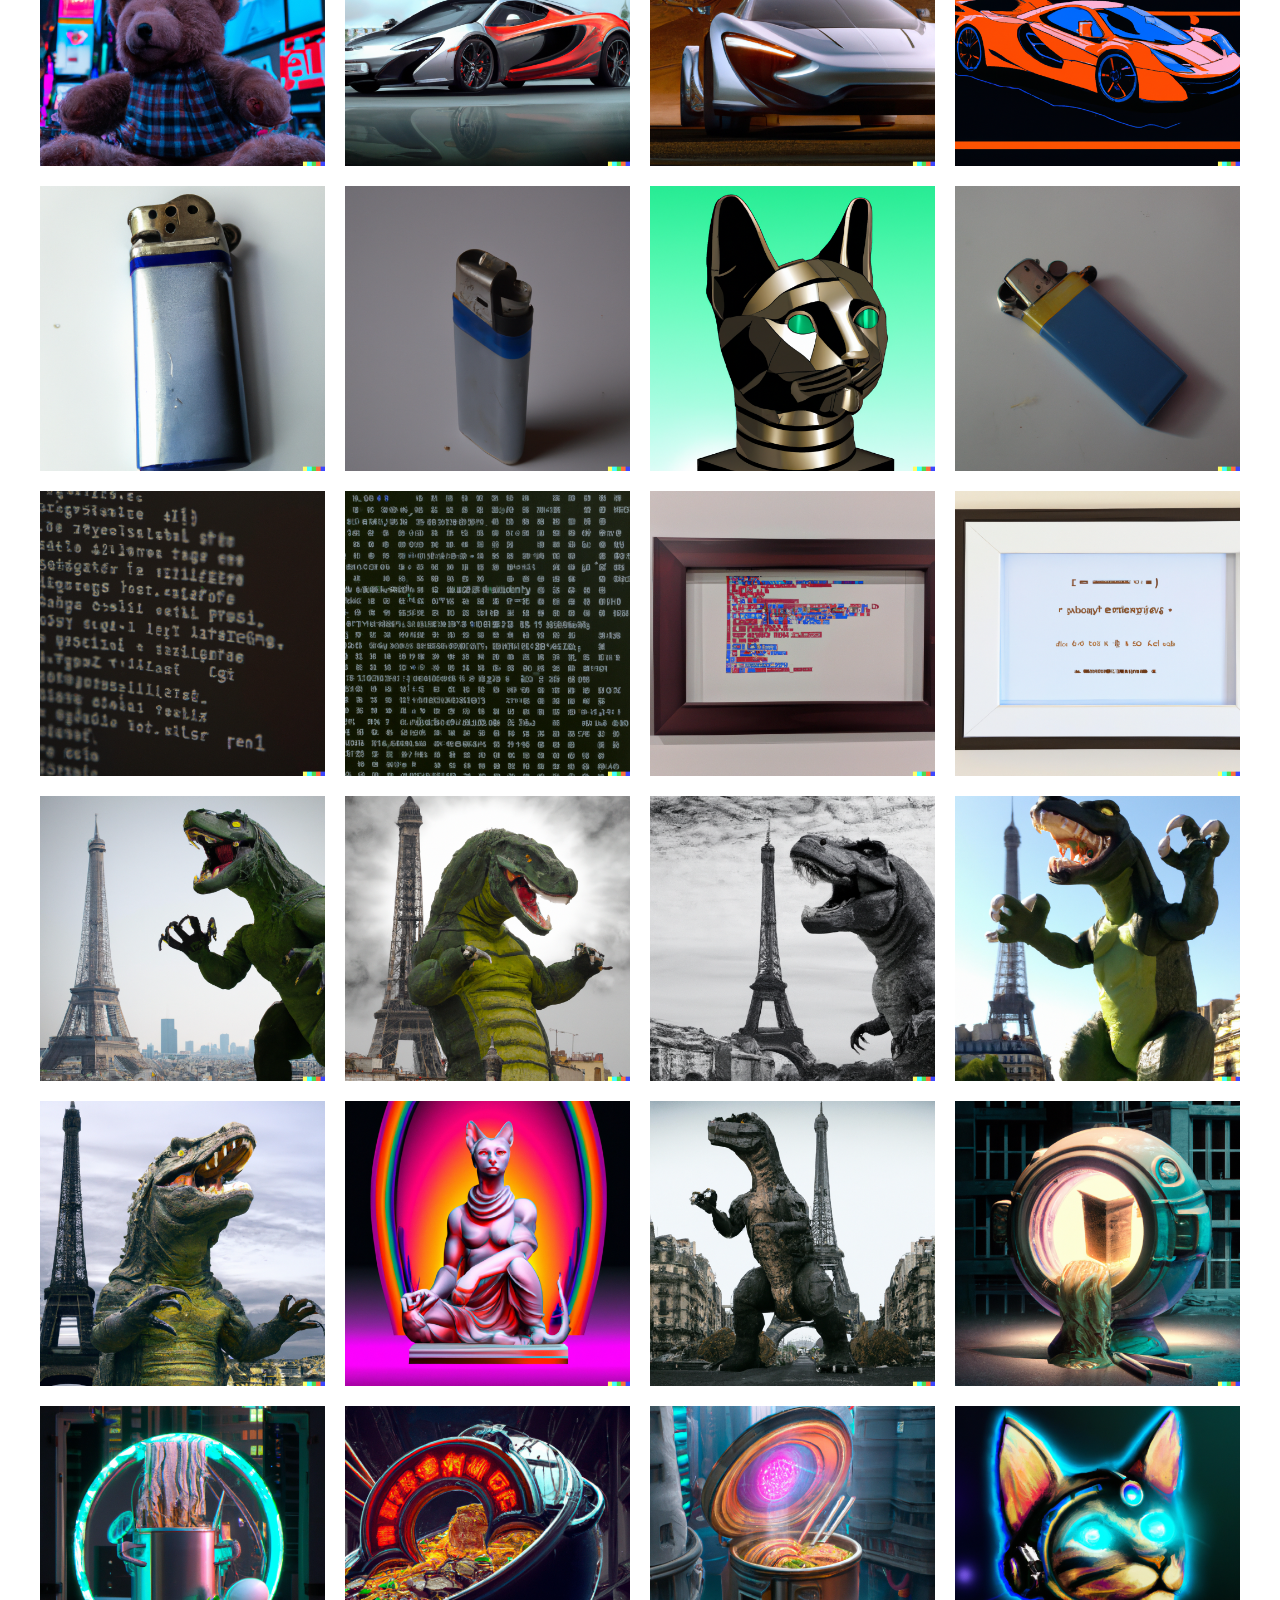
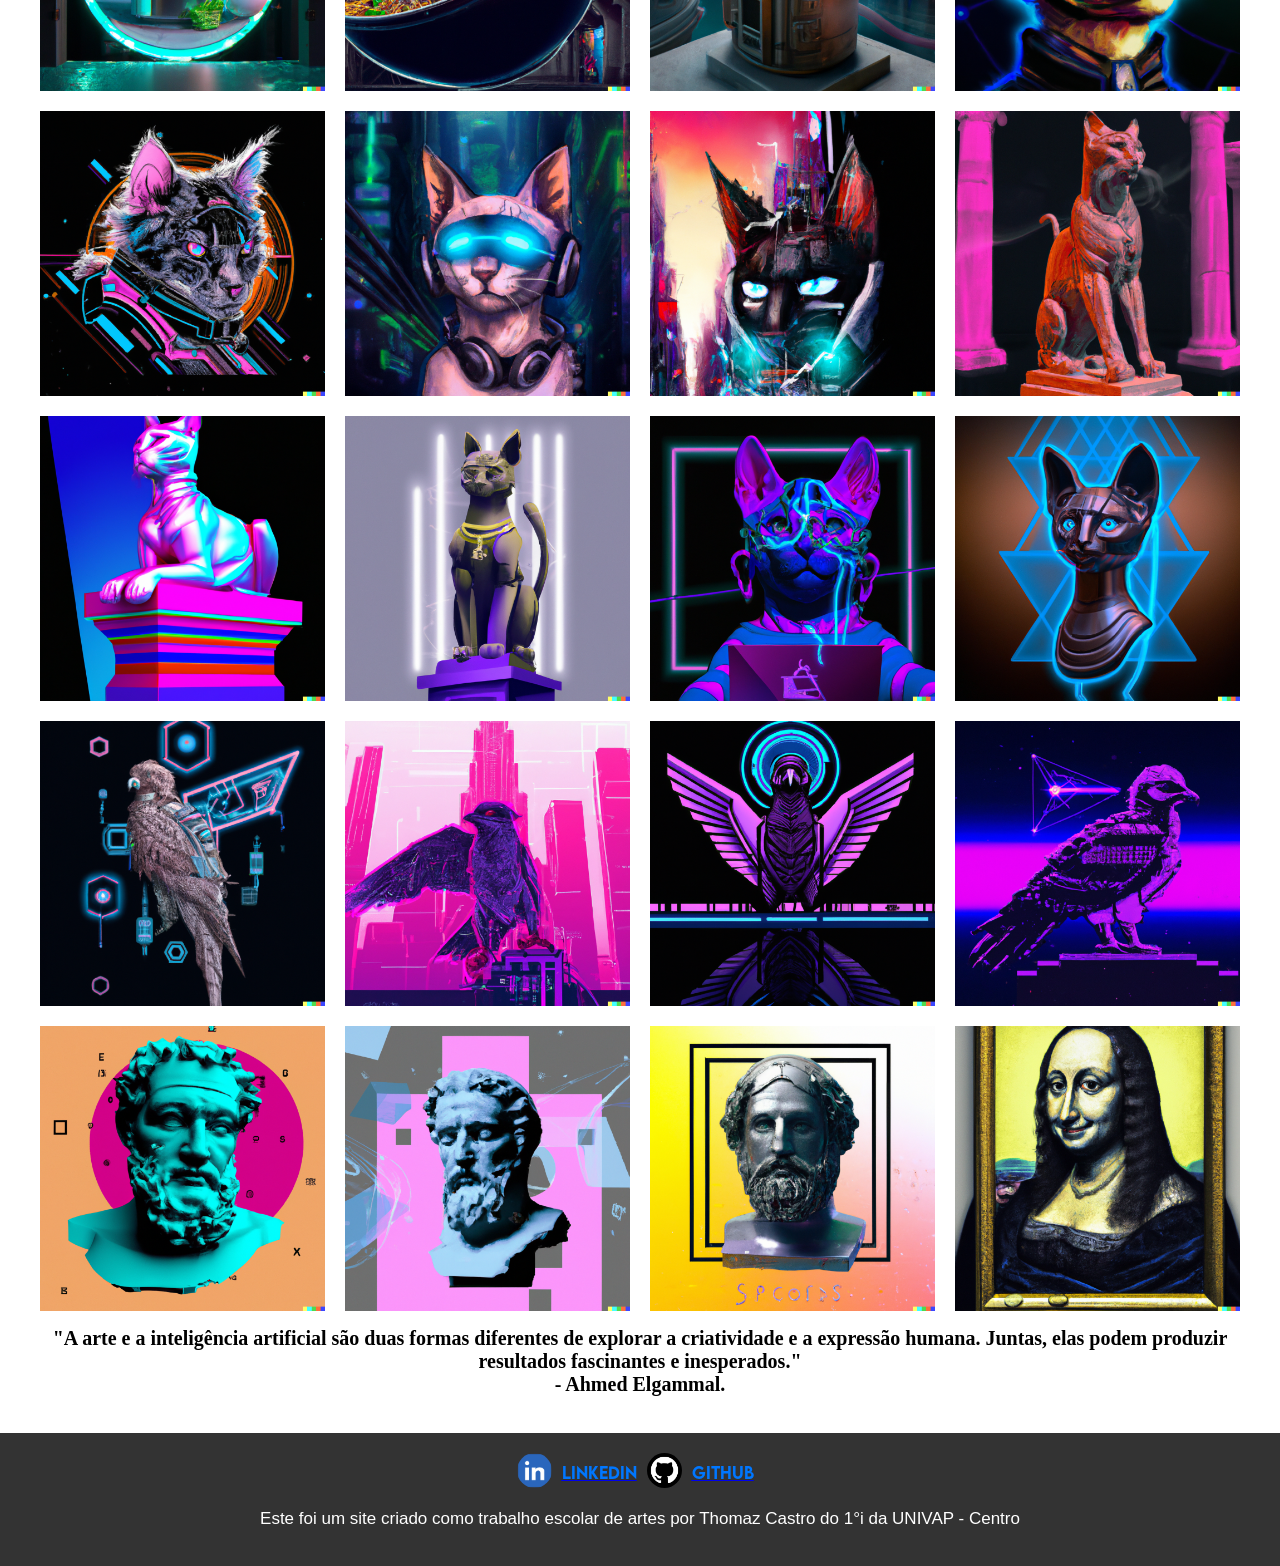
==== commit b91a2929: "Site V3" ====
--- a/index.html
+++ b/index.html
@@ -19,6 +19,8 @@
 <script src="script.js"></script>
 </body>
 
+
+
 <footer>
     <nav>
       <ul>
--- a/style.css
+++ b/style.css
@@ -4,9 +4,28 @@
 }
 
 
-  a {
-    color: #0077FF;
+body {
+    background-image: url('./background/bg.jpg');
+    background-size: 100% auto;
+    background-attachment: fixed;
   }
+
+nav ul {
+    list-style: none;
+    display: flex;
+    margin: 0;
+    padding: 0;
+    justify-content: center;
+    align-items: center;
+}
+
+nav li {
+    margin-right: 10px;
+}
+
+ul li a img {
+	border-radius: 50%
+}
 
 
 .container {
@@ -33,11 +52,7 @@
     box-shadow: 0 0 10px rgba(0, 0, 0, 0.3);
   }
 
-  body {
-    background-image: url('./background/bg.jpg');
-    background-size: 100% auto;
-    background-attachment: fixed;
-  }
+ 
 
   h1 {
     text-align: center;
@@ -81,24 +96,5 @@
     text-align: center;
   }
   
-  nav ul {
-    list-style: none;
-    display: inline-block;
-    margin: 0;
-    padding: 0;
-  }
-  
-  nav li {
-    display: inline-block;
-    margin-right: 20px;
-  }
-  
-  nav li:last-child {
-    margin-right: 0;
-  }
-  
-  nav a {
-    color: #fff;
-    text-decoration: none;
-  }
+
   
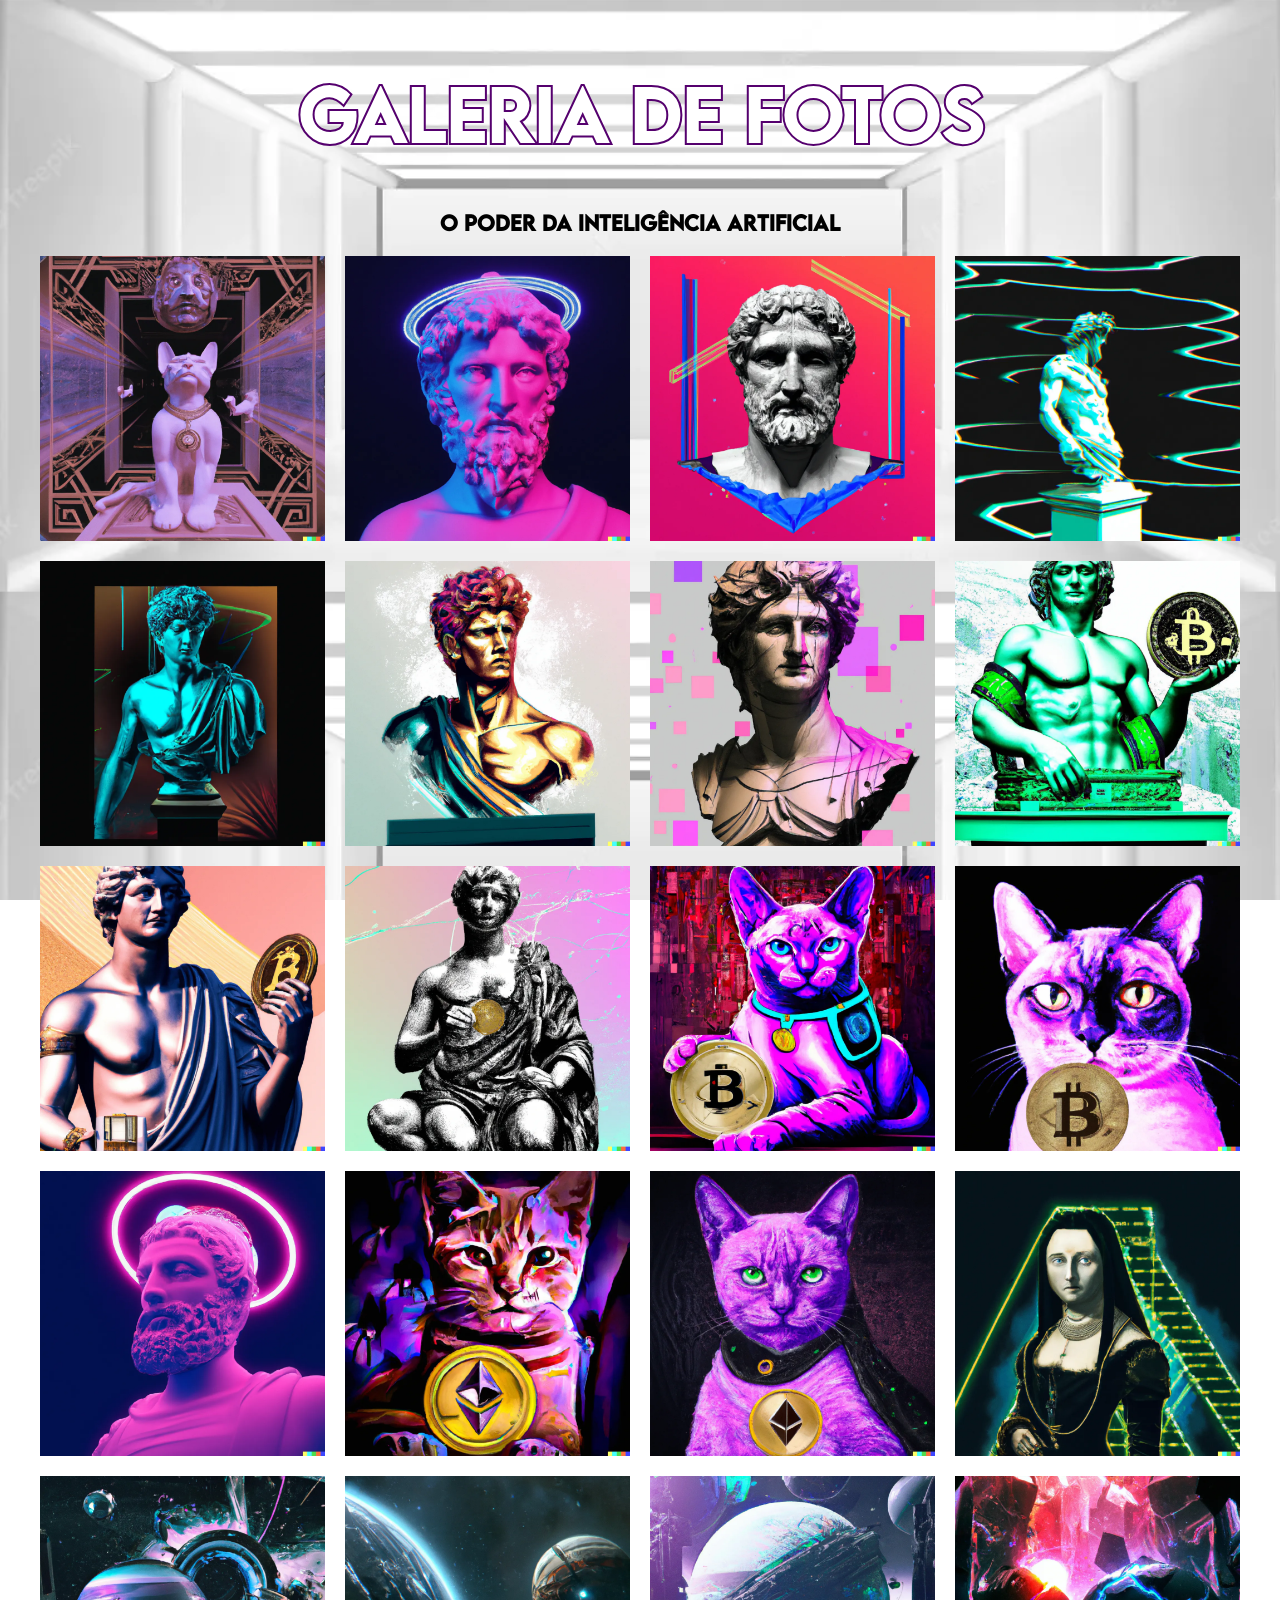
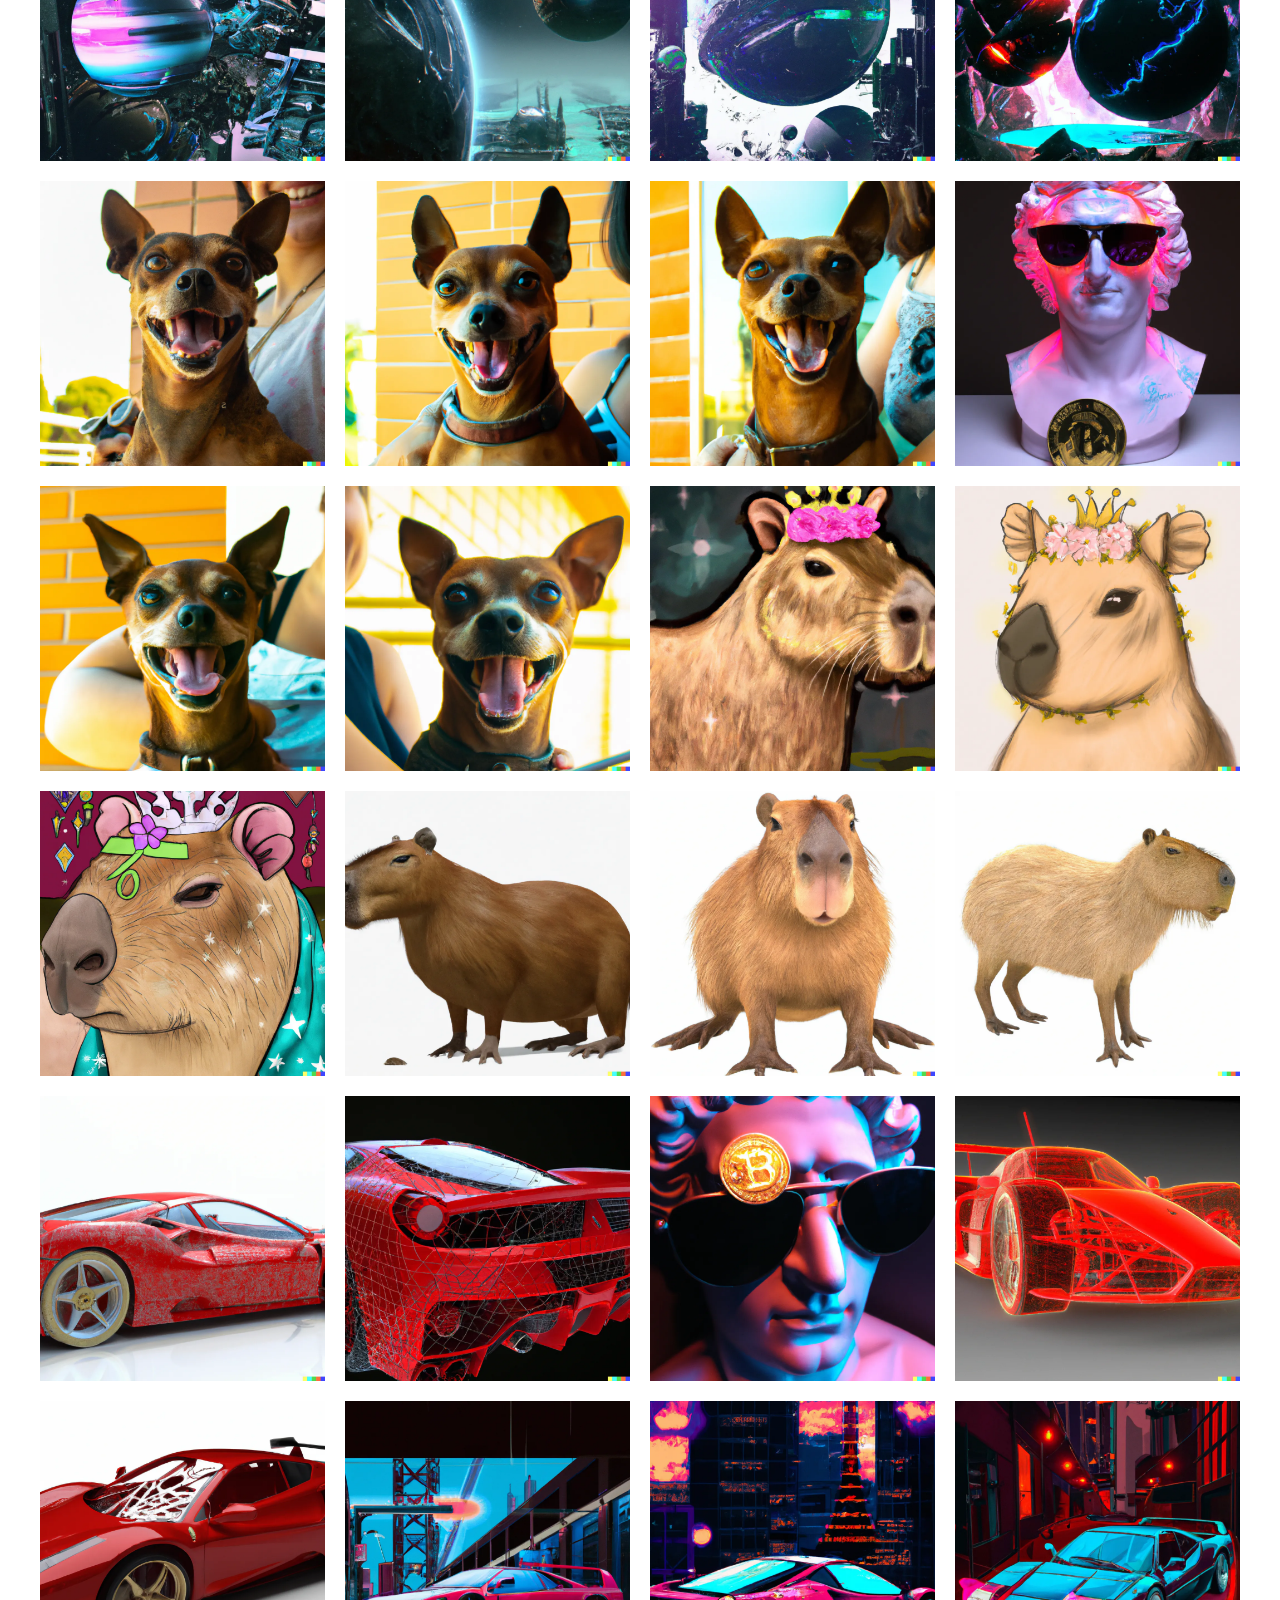
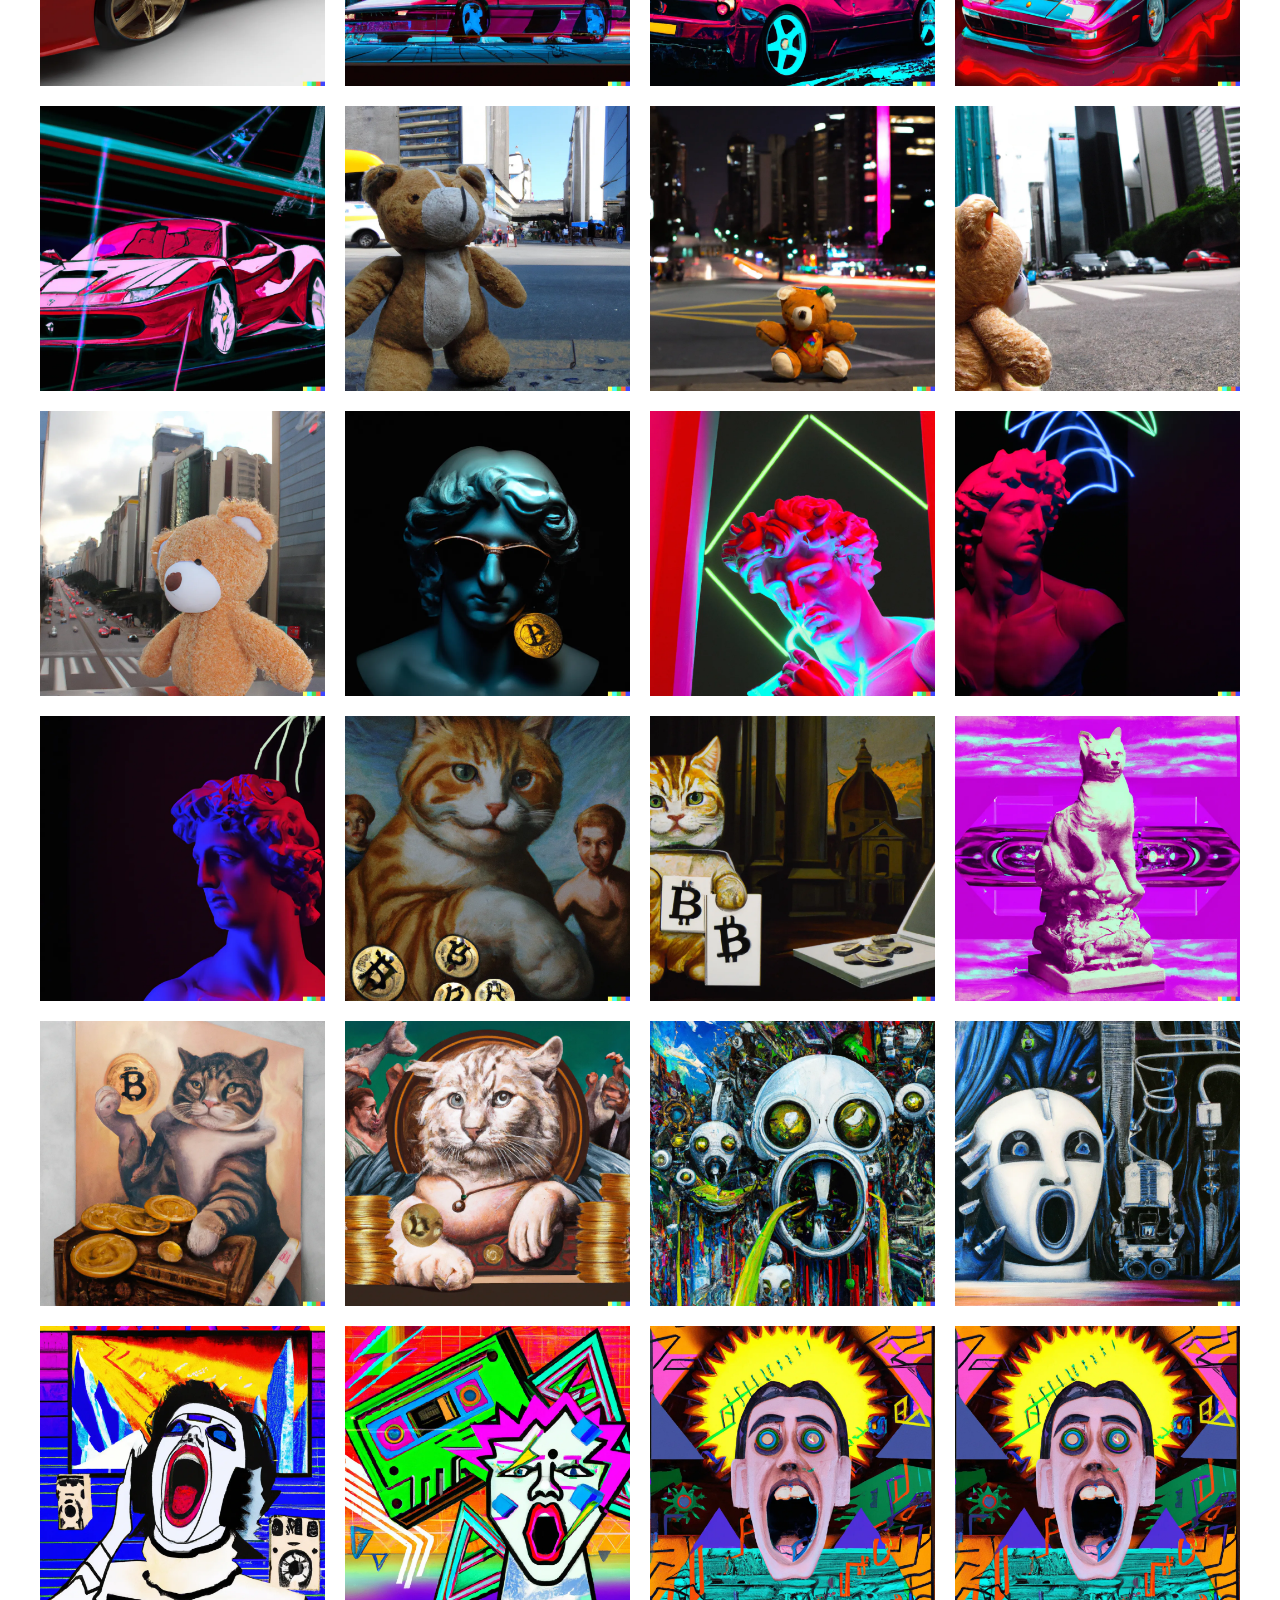
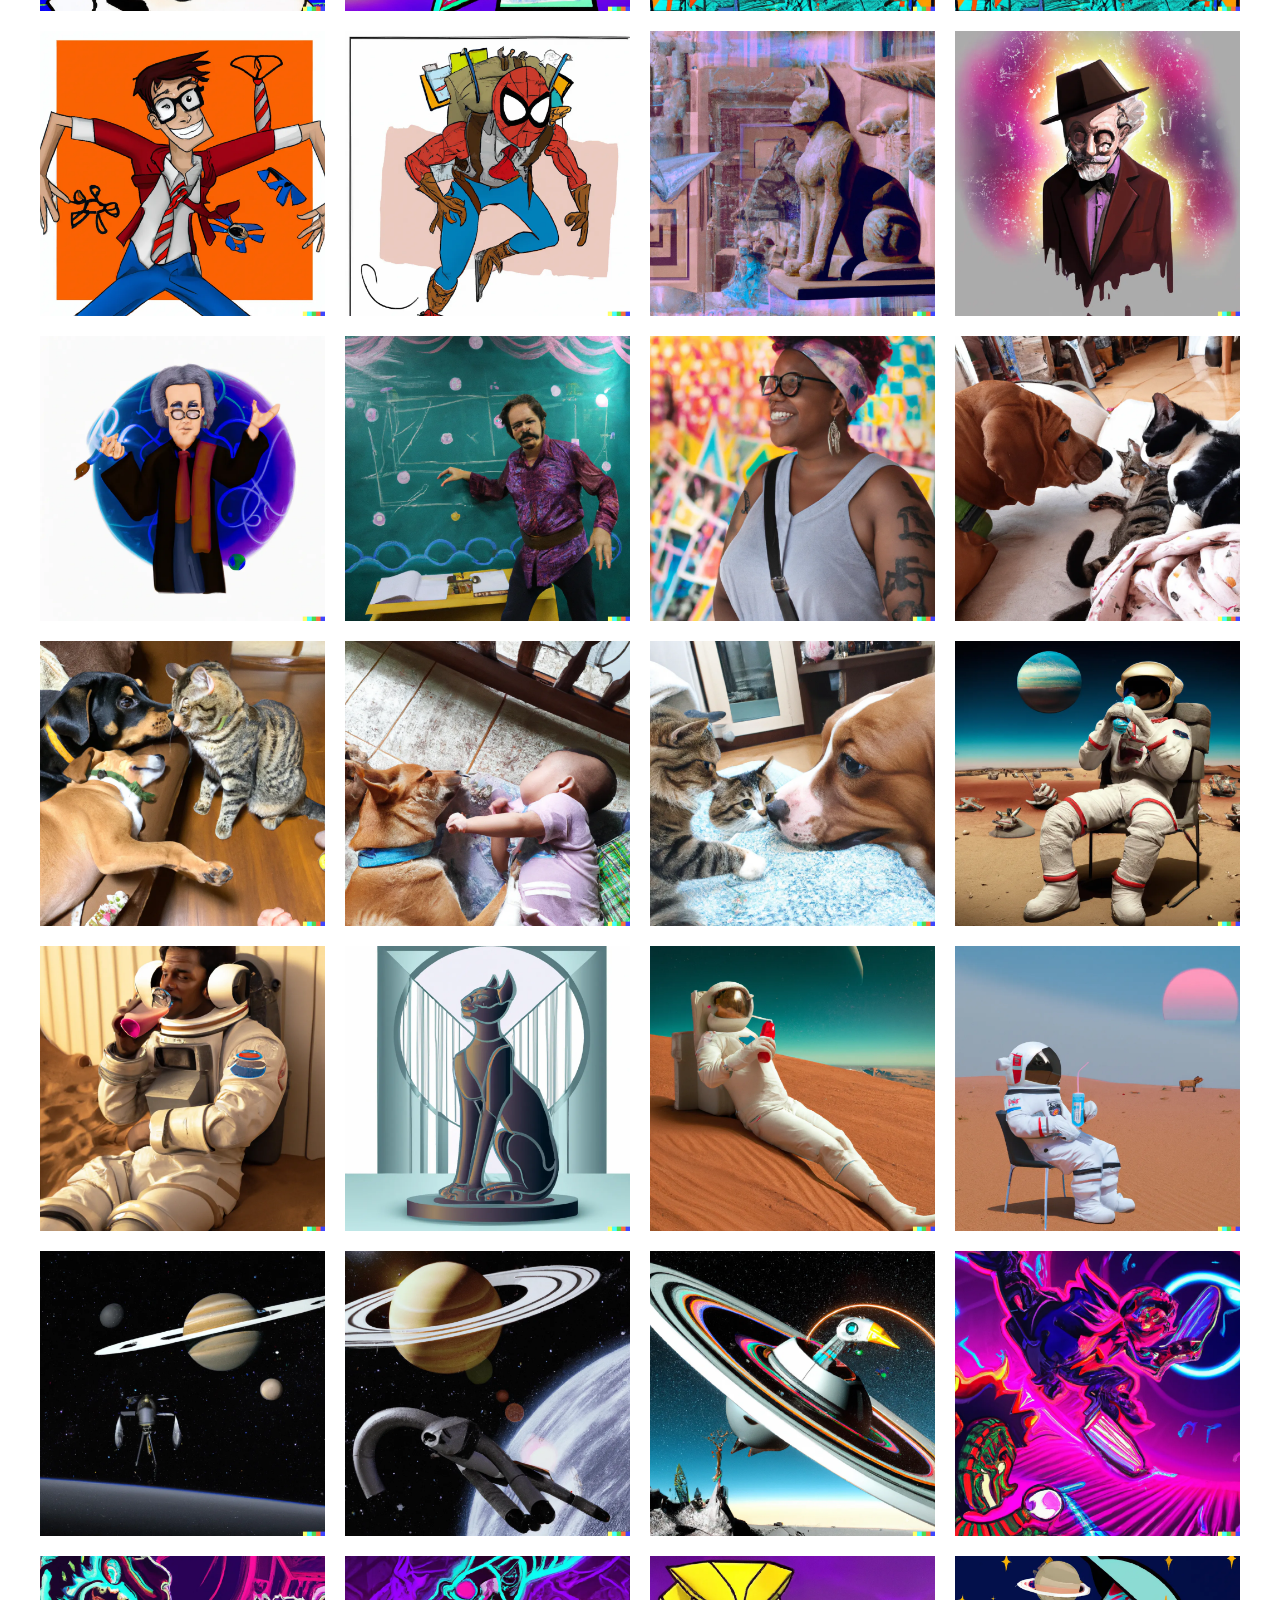
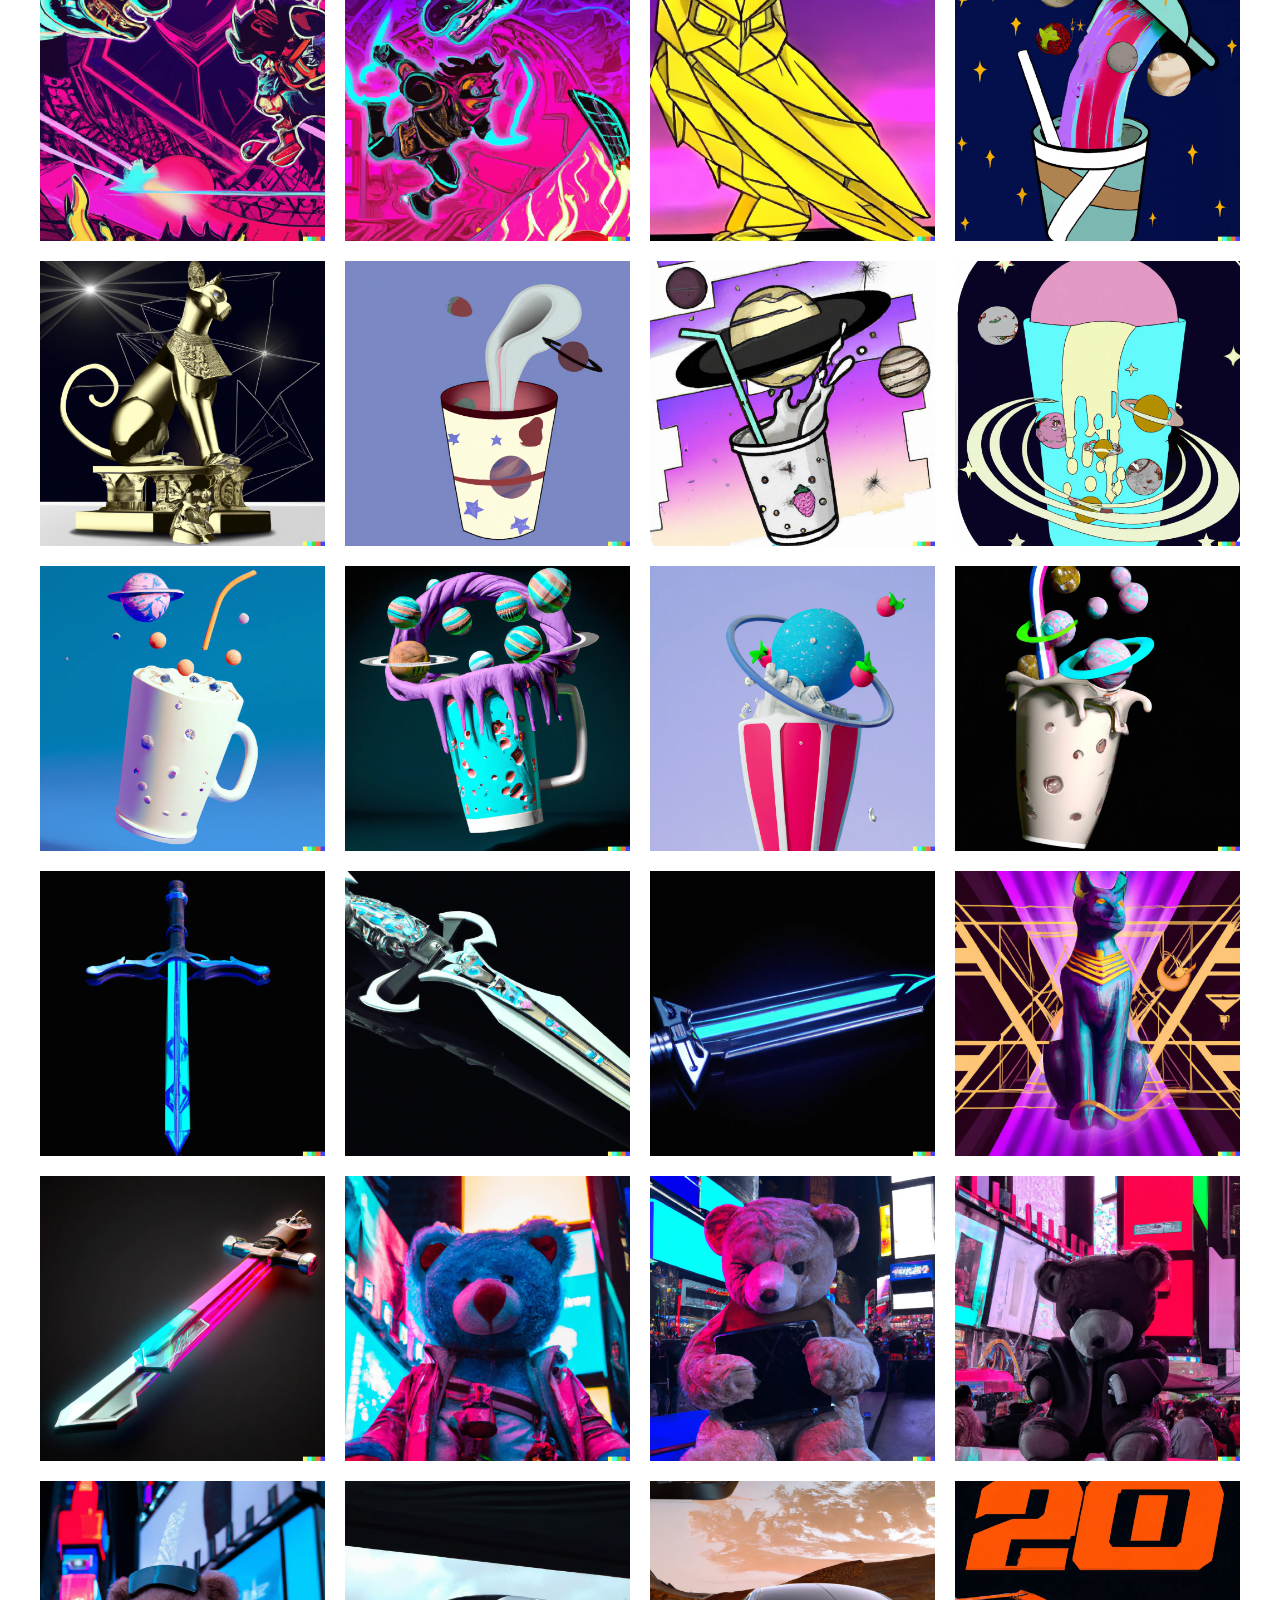
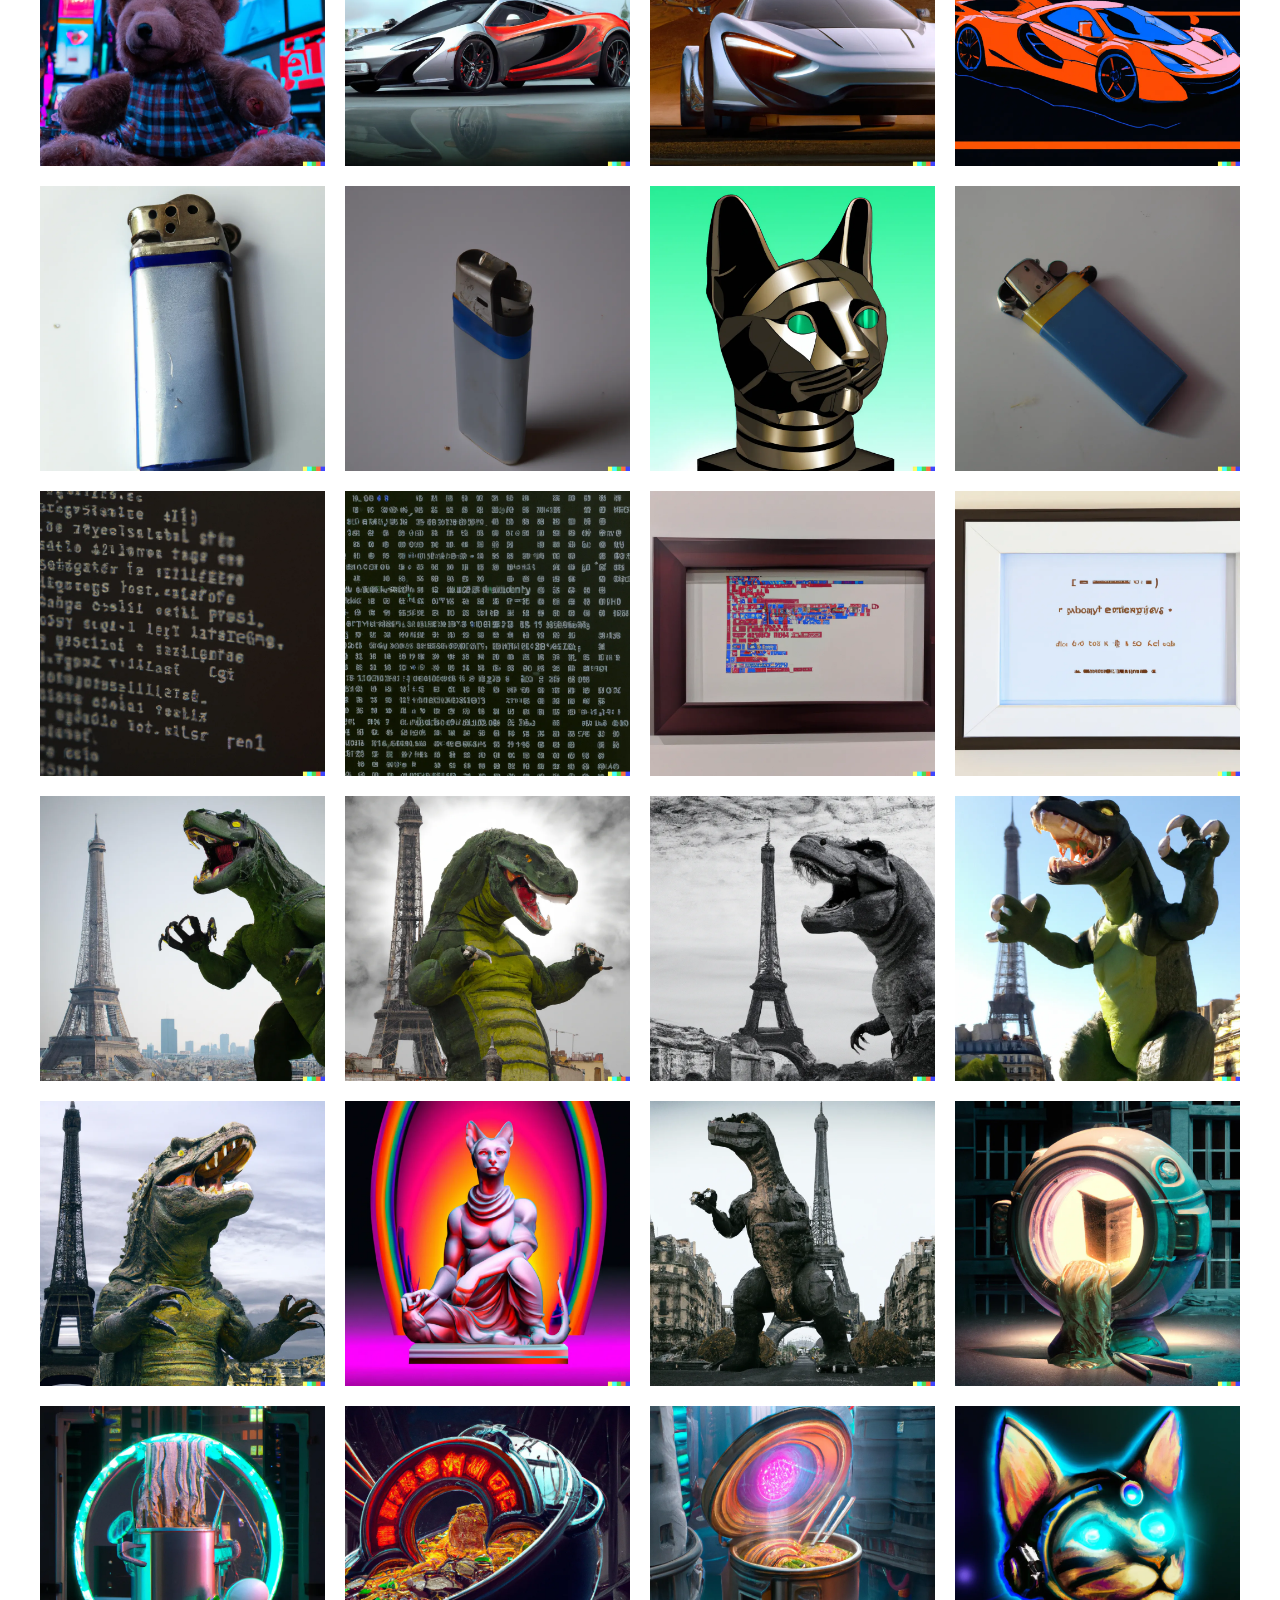
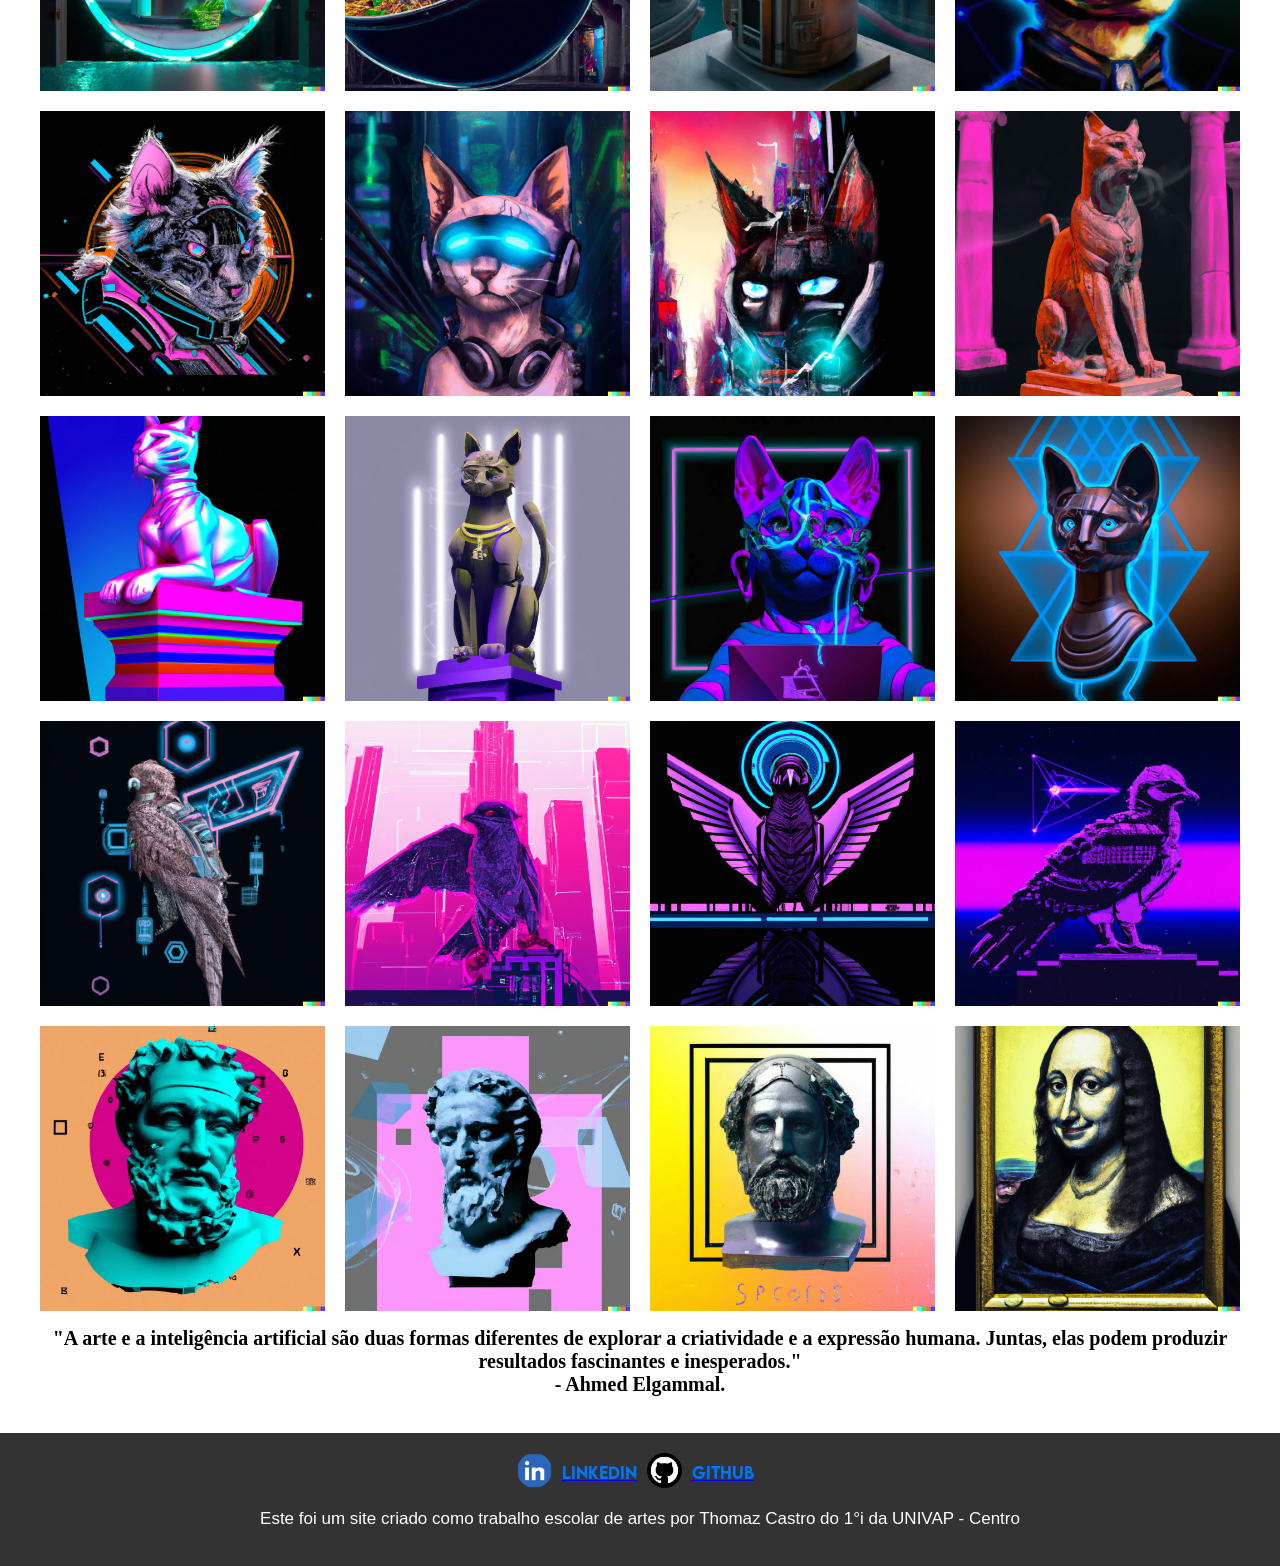
==== commit 8ef0c15e: "Site V4 Mais otimizado; Formatos de imagem atualizados de png para webp" ====
--- a/index.html
+++ b/index.html
@@ -11,14 +11,16 @@
     <h1>Galeria de Fotos</h1>
     <h3>O poder da inteligência Artificial</h3>
     <div class="gallery">
-        <div class="gallery"><img src="img/imagem_1.png" alt="imagem_1.png"><img src="img/imagem_10.png" alt="imagem_10.png"><img src="img/imagem_100.png" alt="imagem_100.png"><img src="img/imagem_101.png" alt="imagem_101.png"><img src="img/imagem_102.png" alt="imagem_102.png"><img src="img/imagem_103.png" alt="imagem_103.png"><img src="img/imagem_104.png" alt="imagem_104.png"><img src="img/imagem_105.png" alt="imagem_105.png"><img src="img/imagem_106.png" alt="imagem_106.png"><img src="img/imagem_107.png" alt="imagem_107.png"><img src="img/imagem_108.png" alt="imagem_108.png"><img src="img/imagem_109.png" alt="imagem_109.png"><img src="img/imagem_11.png" alt="imagem_11.png"><img src="img/imagem_110.png" alt="imagem_110.png"><img src="img/imagem_111.png" alt="imagem_111.png"><img src="img/imagem_112.png" alt="imagem_112.png"><img src="img/imagem_113.png" alt="imagem_113.png"><img src="img/imagem_114.png" alt="imagem_114.png"><img src="img/imagem_115.png" alt="imagem_115.png"><img src="img/imagem_116.png" alt="imagem_116.png"><img src="img/imagem_117.png" alt="imagem_117.png"><img src="img/imagem_118.png" alt="imagem_118.png"><img src="img/imagem_119.png" alt="imagem_119.png"><img src="img/imagem_12.png" alt="imagem_12.png"><img src="img/imagem_120.png" alt="imagem_120.png"><img src="img/imagem_121.png" alt="imagem_121.png"><img src="img/imagem_122.png" alt="imagem_122.png"><img src="img/imagem_123.png" alt="imagem_123.png"><img src="img/imagem_124.png" alt="imagem_124.png"><img src="img/imagem_125.png" alt="imagem_125.png"><img src="img/imagem_126.png" alt="imagem_126.png"><img src="img/imagem_127.png" alt="imagem_127.png"><img src="img/imagem_128.png" alt="imagem_128.png"><img src="img/imagem_129.png" alt="imagem_129.png"><img src="img/imagem_13.png" alt="imagem_13.png"><img src="img/imagem_130.png" alt="imagem_130.png"><img src="img/imagem_131.png" alt="imagem_131.png"><img src="img/imagem_132.png" alt="imagem_132.png"><img src="img/imagem_133.png" alt="imagem_133.png"><img src="img/imagem_134.png" alt="imagem_134.png"><img src="img/imagem_135.png" alt="imagem_135.png"><img src="img/imagem_136.png" alt="imagem_136.png"><img src="img/imagem_137.png" alt="imagem_137.png"><img src="img/imagem_138.png" alt="imagem_138.png"><img src="img/imagem_139.png" alt="imagem_139.png"><img src="img/imagem_14.png" alt="imagem_14.png"><img src="img/imagem_15.png" alt="imagem_15.png"><img src="img/imagem_16.png" alt="imagem_16.png"><img src="img/imagem_17.png" alt="imagem_17.png"><img src="img/imagem_18.png" alt="imagem_18.png"><img src="img/imagem_19.png" alt="imagem_19.png"><img src="img/imagem_2.png" alt="imagem_2.png"><img src="img/imagem_20.png" alt="imagem_20.png"><img src="img/imagem_21.png" alt="imagem_21.png"><img src="img/imagem_22.png" alt="imagem_22.png"><img src="img/imagem_23.png" alt="imagem_23.png"><img src="img/imagem_24.png" alt="imagem_24.png"><img src="img/imagem_25.png" alt="imagem_25.png"><img src="img/imagem_26.png" alt="imagem_26.png"><img src="img/imagem_27.png" alt="imagem_27.png"><img src="img/imagem_28.png" alt="imagem_28.png"><img src="img/imagem_29.png" alt="imagem_29.png"><img src="img/imagem_3.png" alt="imagem_3.png"><img src="img/imagem_30.png" alt="imagem_30.png"><img src="img/imagem_31.png" alt="imagem_31.png"><img src="img/imagem_32.png" alt="imagem_32.png"><img src="img/imagem_33.png" alt="imagem_33.png"><img src="img/imagem_34.png" alt="imagem_34.png"><img src="img/imagem_35.png" alt="imagem_35.png"><img src="img/imagem_36.png" alt="imagem_36.png"><img src="img/imagem_37.png" alt="imagem_37.png"><img src="img/imagem_38.png" alt="imagem_38.png"><img src="img/imagem_39.png" alt="imagem_39.png"><img src="img/imagem_4.png" alt="imagem_4.png"><img src="img/imagem_40.png" alt="imagem_40.png"><img src="img/imagem_41.png" alt="imagem_41.png"><img src="img/imagem_42.png" alt="imagem_42.png"><img src="img/imagem_43.png" alt="imagem_43.png"><img src="img/imagem_44.png" alt="imagem_44.png"><img src="img/imagem_45.png" alt="imagem_45.png"><img src="img/imagem_46.png" alt="imagem_46.png"><img src="img/imagem_47.png" alt="imagem_47.png"><img src="img/imagem_48.png" alt="imagem_48.png"><img src="img/imagem_49.png" alt="imagem_49.png"><img src="img/imagem_5.png" alt="imagem_5.png"><img src="img/imagem_50.png" alt="imagem_50.png"><img src="img/imagem_51.png" alt="imagem_51.png"><img src="img/imagem_52.png" alt="imagem_52.png"><img src="img/imagem_53.png" alt="imagem_53.png"><img src="img/imagem_54.png" alt="imagem_54.png"><img src="img/imagem_55.png" alt="imagem_55.png"><img src="img/imagem_56.png" alt="imagem_56.png"><img src="img/imagem_57.png" alt="imagem_57.png"><img src="img/imagem_58.png" alt="imagem_58.png"><img src="img/imagem_59.png" alt="imagem_59.png"><img src="img/imagem_6.png" alt="imagem_6.png"><img src="img/imagem_60.png" alt="imagem_60.png"><img src="img/imagem_61.png" alt="imagem_61.png"><img src="img/imagem_62.png" alt="imagem_62.png"><img src="img/imagem_63.png" alt="imagem_63.png"><img src="img/imagem_64.png" alt="imagem_64.png"><img src="img/imagem_65.png" alt="imagem_65.png"><img src="img/imagem_66.png" alt="imagem_66.png"><img src="img/imagem_67.png" alt="imagem_67.png"><img src="img/imagem_68.png" alt="imagem_68.png"><img src="img/imagem_69.png" alt="imagem_69.png"><img src="img/imagem_7.png" alt="imagem_7.png"><img src="img/imagem_70.png" alt="imagem_70.png"><img src="img/imagem_71.png" alt="imagem_71.png"><img src="img/imagem_72.png" alt="imagem_72.png"><img src="img/imagem_73.png" alt="imagem_73.png"><img src="img/imagem_74.png" alt="imagem_74.png"><img src="img/imagem_75.png" alt="imagem_75.png"><img src="img/imagem_76.png" alt="imagem_76.png"><img src="img/imagem_77.png" alt="imagem_77.png"><img src="img/imagem_78.png" alt="imagem_78.png"><img src="img/imagem_79.png" alt="imagem_79.png"><img src="img/imagem_8.png" alt="imagem_8.png"><img src="img/imagem_80.png" alt="imagem_80.png"><img src="img/imagem_81.png" alt="imagem_81.png"><img src="img/imagem_82.png" alt="imagem_82.png"><img src="img/imagem_83.png" alt="imagem_83.png"><img src="img/imagem_84.png" alt="imagem_84.png"><img src="img/imagem_85.png" alt="imagem_85.png"><img src="img/imagem_86.png" alt="imagem_86.png"><img src="img/imagem_87.png" alt="imagem_87.png"><img src="img/imagem_88.png" alt="imagem_88.png"><img src="img/imagem_89.png" alt="imagem_89.png"><img src="img/imagem_9.png" alt="imagem_9.png"><img src="img/imagem_90.png" alt="imagem_90.png"><img src="img/imagem_91.png" alt="imagem_91.png"><img src="img/imagem_92.png" alt="imagem_92.png"><img src="img/imagem_93.png" alt="imagem_93.png"><img src="img/imagem_94.png" alt="imagem_94.png"><img src="img/imagem_95.png" alt="imagem_95.png"><img src="img/imagem_96.png" alt="imagem_96.png"><img src="img/imagem_97.png" alt="imagem_97.png"><img src="img/imagem_98.png" alt="imagem_98.png"><img src="img/imagem_99.png" alt="imagem_99.png"><img src="img/imagem_140.png" alt="imagem_140.png"></div>
+      <img src="img/imagem_1.webp" alt="imagem_1.webp"  onclick="abrirImagem(this.src)"><img src="img/imagem_10.webp" alt="imagem_10.webp" onclick="abrirImagem(this.src)"><img src="img/imagem_100.webp" alt="imagem_100.webp" onclick="abrirImagem(this.src)"><img src="img/imagem_101.webp" alt="imagem_101.webp" onclick="abrirImagem(this.src)"><img src="img/imagem_102.webp" alt="imagem_102.webp" onclick="abrirImagem(this.src)"><img src="img/imagem_103.webp" alt="imagem_103.webp" onclick="abrirImagem(this.src)"><img src="img/imagem_104.webp" alt="imagem_104.webp" onclick="abrirImagem(this.src)"><img src="img/imagem_105.webp" alt="imagem_105.webp" onclick="abrirImagem(this.src)"><img src="img/imagem_106.webp" alt="imagem_106.webp" onclick="abrirImagem(this.src)"><img src="img/imagem_107.webp" alt="imagem_107.webp" onclick="abrirImagem(this.src)"><img src="img/imagem_108.webp" alt="imagem_108.webp" onclick="abrirImagem(this.src)"><img src="img/imagem_109.webp" alt="imagem_109.webp" onclick="abrirImagem(this.src)"><img src="img/imagem_11.webp" alt="imagem_11.webp" onclick="abrirImagem(this.src)"><img src="img/imagem_110.webp" alt="imagem_110.webp" onclick="abrirImagem(this.src)"><img src="img/imagem_111.webp" alt="imagem_111.webp" onclick="abrirImagem(this.src)"><img src="img/imagem_112.webp" alt="imagem_112.webp" onclick="abrirImagem(this.src)"><img src="img/imagem_113.webp" alt="imagem_113.webp" onclick="abrirImagem(this.src)"><img src="img/imagem_114.webp" alt="imagem_114.webp" onclick="abrirImagem(this.src)"><img src="img/imagem_115.webp" alt="imagem_115.webp" onclick="abrirImagem(this.src)"><img src="img/imagem_116.webp" alt="imagem_116.webp" onclick="abrirImagem(this.src)"><img src="img/imagem_117.webp" alt="imagem_117.webp" onclick="abrirImagem(this.src)"><img src="img/imagem_118.webp" alt="imagem_118.webp" onclick="abrirImagem(this.src)"><img src="img/imagem_119.webp" alt="imagem_119.webp" onclick="abrirImagem(this.src)"><img src="img/imagem_12.webp" alt="imagem_12.webp" onclick="abrirImagem(this.src)"><img src="img/imagem_120.webp" alt="imagem_120.webp" onclick="abrirImagem(this.src)"><img src="img/imagem_121.webp" alt="imagem_121.webp" onclick="abrirImagem(this.src)"><img src="img/imagem_122.webp" alt="imagem_122.webp" onclick="abrirImagem(this.src)"><img src="img/imagem_123.webp" alt="imagem_123.webp" onclick="abrirImagem(this.src)"><img src="img/imagem_124.webp" alt="imagem_124.webp" onclick="abrirImagem(this.src)"><img src="img/imagem_125.webp" alt="imagem_125.webp" onclick="abrirImagem(this.src)"><img src="img/imagem_126.webp" alt="imagem_126.webp" onclick="abrirImagem(this.src)"><img src="img/imagem_127.webp" alt="imagem_127.webp" onclick="abrirImagem(this.src)"><img src="img/imagem_128.webp" alt="imagem_128.webp" onclick="abrirImagem(this.src)"><img src="img/imagem_129.webp" alt="imagem_129.webp" onclick="abrirImagem(this.src)"><img src="img/imagem_13.webp" alt="imagem_13.webp" onclick="abrirImagem(this.src)"><img src="img/imagem_130.webp" alt="imagem_130.webp" onclick="abrirImagem(this.src)"><img src="img/imagem_131.webp" alt="imagem_131.webp" onclick="abrirImagem(this.src)"><img src="img/imagem_132.webp" alt="imagem_132.webp" onclick="abrirImagem(this.src)"><img src="img/imagem_133.webp" alt="imagem_133.webp" onclick="abrirImagem(this.src)"><img src="img/imagem_134.webp" alt="imagem_134.webp" onclick="abrirImagem(this.src)"><img src="img/imagem_135.webp" alt="imagem_135.webp" onclick="abrirImagem(this.src)"><img src="img/imagem_136.webp" alt="imagem_136.webp" onclick="abrirImagem(this.src)"><img src="img/imagem_137.webp" alt="imagem_137.webp" onclick="abrirImagem(this.src)"><img src="img/imagem_138.webp" alt="imagem_138.webp" onclick="abrirImagem(this.src)"><img src="img/imagem_139.webp" alt="imagem_139.webp" onclick="abrirImagem(this.src)"><img src="img/imagem_14.webp" alt="imagem_14.webp" onclick="abrirImagem(this.src)"><img src="img/imagem_15.webp" alt="imagem_15.webp" onclick="abrirImagem(this.src)"><img src="img/imagem_16.webp" alt="imagem_16.webp" onclick="abrirImagem(this.src)"><img src="img/imagem_17.webp" alt="imagem_17.webp" onclick="abrirImagem(this.src)"><img src="img/imagem_18.webp" alt="imagem_18.webp" onclick="abrirImagem(this.src)"><img src="img/imagem_19.webp" alt="imagem_19.webp" onclick="abrirImagem(this.src)"><img src="img/imagem_2.webp" alt="imagem_2.webp" onclick="abrirImagem(this.src)"><img src="img/imagem_20.webp" alt="imagem_20.webp" onclick="abrirImagem(this.src)"><img src="img/imagem_21.webp" alt="imagem_21.webp" onclick="abrirImagem(this.src)"><img src="img/imagem_22.webp" alt="imagem_22.webp" onclick="abrirImagem(this.src)"><img src="img/imagem_23.webp" alt="imagem_23.webp" onclick="abrirImagem(this.src)"><img src="img/imagem_24.webp" alt="imagem_24.webp" onclick="abrirImagem(this.src)"><img src="img/imagem_25.webp" alt="imagem_25.webp" onclick="abrirImagem(this.src)"><img src="img/imagem_26.webp" alt="imagem_26.webp" onclick="abrirImagem(this.src)"><img src="img/imagem_27.webp" alt="imagem_27.webp" onclick="abrirImagem(this.src)"><img src="img/imagem_28.webp" alt="imagem_28.webp" onclick="abrirImagem(this.src)"><img src="img/imagem_29.webp" alt="imagem_29.webp" onclick="abrirImagem(this.src)"><img src="img/imagem_3.webp" alt="imagem_3.webp" onclick="abrirImagem(this.src)"><img src="img/imagem_30.webp" alt="imagem_30.webp" onclick="abrirImagem(this.src)"><img src="img/imagem_31.webp" alt="imagem_31.webp" onclick="abrirImagem(this.src)"><img src="img/imagem_32.webp" alt="imagem_32.webp" onclick="abrirImagem(this.src)"><img src="img/imagem_33.webp" alt="imagem_33.webp" onclick="abrirImagem(this.src)"><img src="img/imagem_34.webp" alt="imagem_34.webp" onclick="abrirImagem(this.src)"><img src="img/imagem_35.webp" alt="imagem_35.webp" onclick="abrirImagem(this.src)"><img src="img/imagem_36.webp" alt="imagem_36.webp" onclick="abrirImagem(this.src)"><img src="img/imagem_37.webp" alt="imagem_37.webp" onclick="abrirImagem(this.src)"><img src="img/imagem_38.webp" alt="imagem_38.webp" onclick="abrirImagem(this.src)"><img src="img/imagem_39.webp" alt="imagem_39.webp" onclick="abrirImagem(this.src)"><img src="img/imagem_4.webp" alt="imagem_4.webp" onclick="abrirImagem(this.src)"><img src="img/imagem_40.webp" alt="imagem_40.webp" onclick="abrirImagem(this.src)"><img src="img/imagem_41.webp" alt="imagem_41.webp" onclick="abrirImagem(this.src)"><img src="img/imagem_42.webp" alt="imagem_42.webp" onclick="abrirImagem(this.src)"><img src="img/imagem_43.webp" alt="imagem_43.webp" onclick="abrirImagem(this.src)"><img src="img/imagem_44.webp" alt="imagem_44.webp" onclick="abrirImagem(this.src)"><img src="img/imagem_45.webp" alt="imagem_45.webp" onclick="abrirImagem(this.src)"><img src="img/imagem_46.webp" alt="imagem_46.webp" onclick="abrirImagem(this.src)"><img src="img/imagem_47.webp" alt="imagem_47.webp" onclick="abrirImagem(this.src)"><img src="img/imagem_48.webp" alt="imagem_48.webp" onclick="abrirImagem(this.src)"><img src="img/imagem_49.webp" alt="imagem_49.webp" onclick="abrirImagem(this.src)"><img src="img/imagem_5.webp" alt="imagem_5.webp" onclick="abrirImagem(this.src)"><img src="img/imagem_50.webp" alt="imagem_50.webp" onclick="abrirImagem(this.src)"><img src="img/imagem_51.webp" alt="imagem_51.webp" onclick="abrirImagem(this.src)"><img src="img/imagem_52.webp" alt="imagem_52.webp" onclick="abrirImagem(this.src)"><img src="img/imagem_53.webp" alt="imagem_53.webp" onclick="abrirImagem(this.src)"><img src="img/imagem_54.webp" alt="imagem_54.webp" onclick="abrirImagem(this.src)"><img src="img/imagem_55.webp" alt="imagem_55.webp" onclick="abrirImagem(this.src)"><img src="img/imagem_56.webp" alt="imagem_56.webp" onclick="abrirImagem(this.src)"><img src="img/imagem_57.webp" alt="imagem_57.webp" onclick="abrirImagem(this.src)"><img src="img/imagem_58.webp" alt="imagem_58.webp" onclick="abrirImagem(this.src)"><img src="img/imagem_59.webp" alt="imagem_59.webp" onclick="abrirImagem(this.src)"><img src="img/imagem_6.webp" alt="imagem_6.webp" onclick="abrirImagem(this.src)"><img src="img/imagem_60.webp" alt="imagem_60.webp" onclick="abrirImagem(this.src)"><img src="img/imagem_61.webp" alt="imagem_61.webp" onclick="abrirImagem(this.src)"><img src="img/imagem_62.webp" alt="imagem_62.webp" onclick="abrirImagem(this.src)"><img src="img/imagem_63.webp" alt="imagem_63.webp" onclick="abrirImagem(this.src)"><img src="img/imagem_64.webp" alt="imagem_64.webp" onclick="abrirImagem(this.src)"><img src="img/imagem_65.webp" alt="imagem_65.webp" onclick="abrirImagem(this.src)"><img src="img/imagem_66.webp" alt="imagem_66.webp" onclick="abrirImagem(this.src)"><img src="img/imagem_67.webp" alt="imagem_67.webp" onclick="abrirImagem(this.src)"><img src="img/imagem_68.webp" alt="imagem_68.webp" onclick="abrirImagem(this.src)"><img src="img/imagem_69.webp" alt="imagem_69.webp" onclick="abrirImagem(this.src)"><img src="img/imagem_7.webp" alt="imagem_7.webp" onclick="abrirImagem(this.src)"><img src="img/imagem_70.webp" alt="imagem_70.webp" onclick="abrirImagem(this.src)"><img src="img/imagem_71.webp" alt="imagem_71.webp" onclick="abrirImagem(this.src)"><img src="img/imagem_72.webp" alt="imagem_72.webp" onclick="abrirImagem(this.src)"><img src="img/imagem_73.webp" alt="imagem_73.webp" onclick="abrirImagem(this.src)"><img src="img/imagem_74.webp" alt="imagem_74.webp" onclick="abrirImagem(this.src)"><img src="img/imagem_75.webp" alt="imagem_75.webp" onclick="abrirImagem(this.src)"><img src="img/imagem_76.webp" alt="imagem_76.webp" onclick="abrirImagem(this.src)"><img src="img/imagem_77.webp" alt="imagem_77.webp" onclick="abrirImagem(this.src)"><img src="img/imagem_78.webp" alt="imagem_78.webp" onclick="abrirImagem(this.src)"><img src="img/imagem_79.webp" alt="imagem_79.webp" onclick="abrirImagem(this.src)"><img src="img/imagem_8.webp" alt="imagem_8.webp" onclick="abrirImagem(this.src)"><img src="img/imagem_80.webp" alt="imagem_80.webp" onclick="abrirImagem(this.src)"><img src="img/imagem_81.webp" alt="imagem_81.webp" onclick="abrirImagem(this.src)"><img src="img/imagem_82.webp" alt="imagem_82.webp" onclick="abrirImagem(this.src)"><img src="img/imagem_83.webp" alt="imagem_83.webp" onclick="abrirImagem(this.src)"><img src="img/imagem_84.webp" alt="imagem_84.webp" onclick="abrirImagem(this.src)"><img src="img/imagem_85.webp" alt="imagem_85.webp" onclick="abrirImagem(this.src)"><img src="img/imagem_86.webp" alt="imagem_86.webp" onclick="abrirImagem(this.src)"><img src="img/imagem_87.webp" alt="imagem_87.webp" onclick="abrirImagem(this.src)"><img src="img/imagem_88.webp" alt="imagem_88.webp" onclick="abrirImagem(this.src)"><img src="img/imagem_89.webp" alt="imagem_89.webp" onclick="abrirImagem(this.src)"><img src="img/imagem_9.webp" alt="imagem_9.webp" onclick="abrirImagem(this.src)"><img src="img/imagem_90.webp" alt="imagem_90.webp" onclick="abrirImagem(this.src)"><img src="img/imagem_91.webp" alt="imagem_91.webp" onclick="abrirImagem(this.src)"><img src="img/imagem_92.webp" alt="imagem_92.webp" onclick="abrirImagem(this.src)"><img src="img/imagem_93.webp" alt="imagem_93.webp" onclick="abrirImagem(this.src)"><img src="img/imagem_94.webp" alt="imagem_94.webp" onclick="abrirImagem(this.src)"><img src="img/imagem_95.webp" alt="imagem_95.webp" onclick="abrirImagem(this.src)"><img src="img/imagem_96.webp" alt="imagem_96.webp" onclick="abrirImagem(this.src)"><img src="img/imagem_97.webp" alt="imagem_97.webp" onclick="abrirImagem(this.src)"><img src="img/imagem_98.webp" alt="imagem_98.webp" onclick="abrirImagem(this.src)"><img src="img/imagem_99.webp" alt="imagem_99.webp" onclick="abrirImagem(this.src)"><img src="img/imagem_140.webp" alt="imagem_140.webp" onclick="abrirImagem(this.src)">  
     </div>
 
     <h2>"A arte e a inteligência artificial são duas formas diferentes de explorar a criatividade e a expressão humana. Juntas, elas podem produzir resultados fascinantes e inesperados." <br> - Ahmed Elgammal.</h2>
   </div>
 <script src="script.js"></script>
+
+</div>
+
 </body>
-
 
 
 <footer>
--- a/style.css
+++ b/style.css
@@ -5,7 +5,7 @@
 
 
 body {
-    background-image: url('./background/bg.jpg');
+    background-image: url('./background/bg.webp');
     background-size: 100% auto;
     background-attachment: fixed;
   }
@@ -50,6 +50,7 @@
   .gallery img:hover {
     transform: scale(1.1);
     box-shadow: 0 0 10px rgba(0, 0, 0, 0.3);
+    cursor: pointer;
   }
 
  
@@ -77,8 +78,6 @@
     font-family: 'Times New Roman', sans-serif;
 
   }
-
-
   
   @font-face {
     font-family: 'MinhaFonte';
@@ -95,6 +94,16 @@
     padding: 20px;
     text-align: center;
   }
-  
 
+  #imgGrande {
+    position: fixed;
+    top: 0;
+    left: 0;
+    width: 100%;
+    height: 100%;
+    object-fit: contain;
+    background-color: rgba(0, 0, 0, 0.9);
+    z-index: 999;
+    cursor: pointer;
+  }
   
